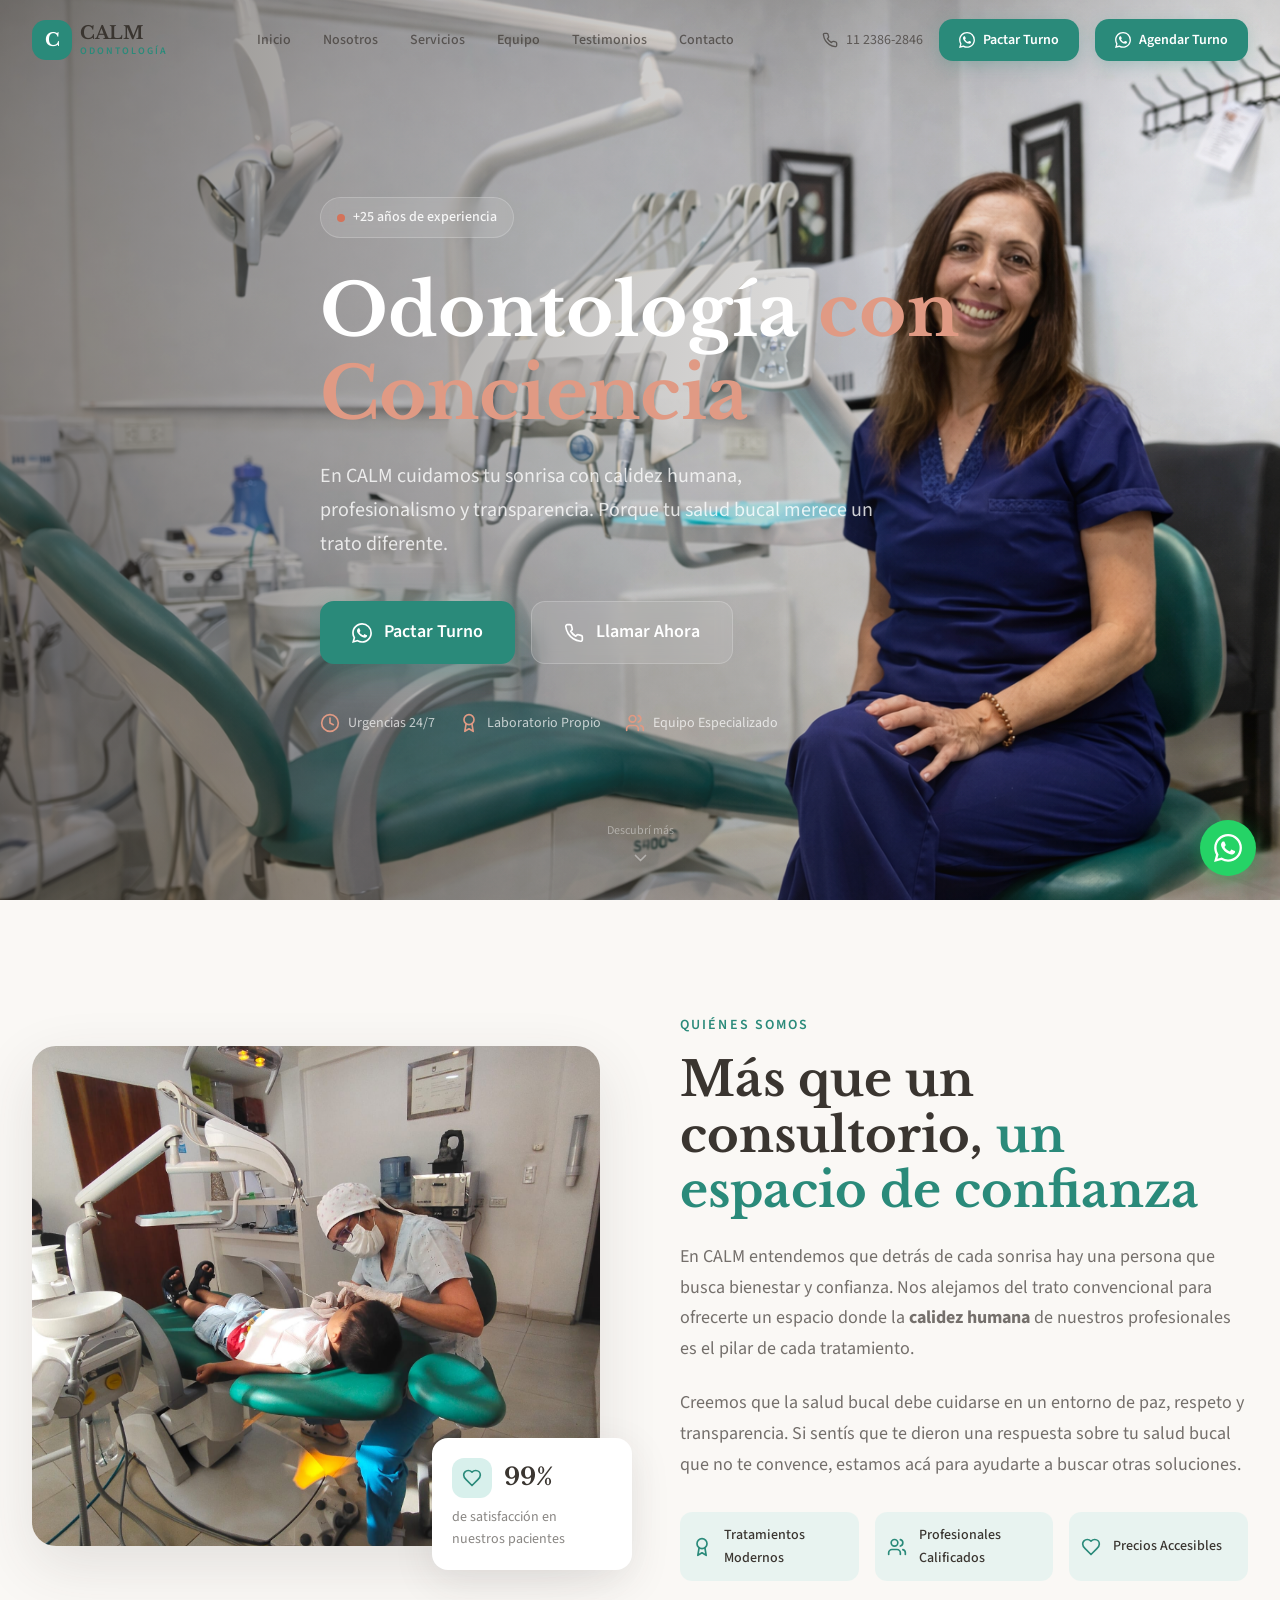
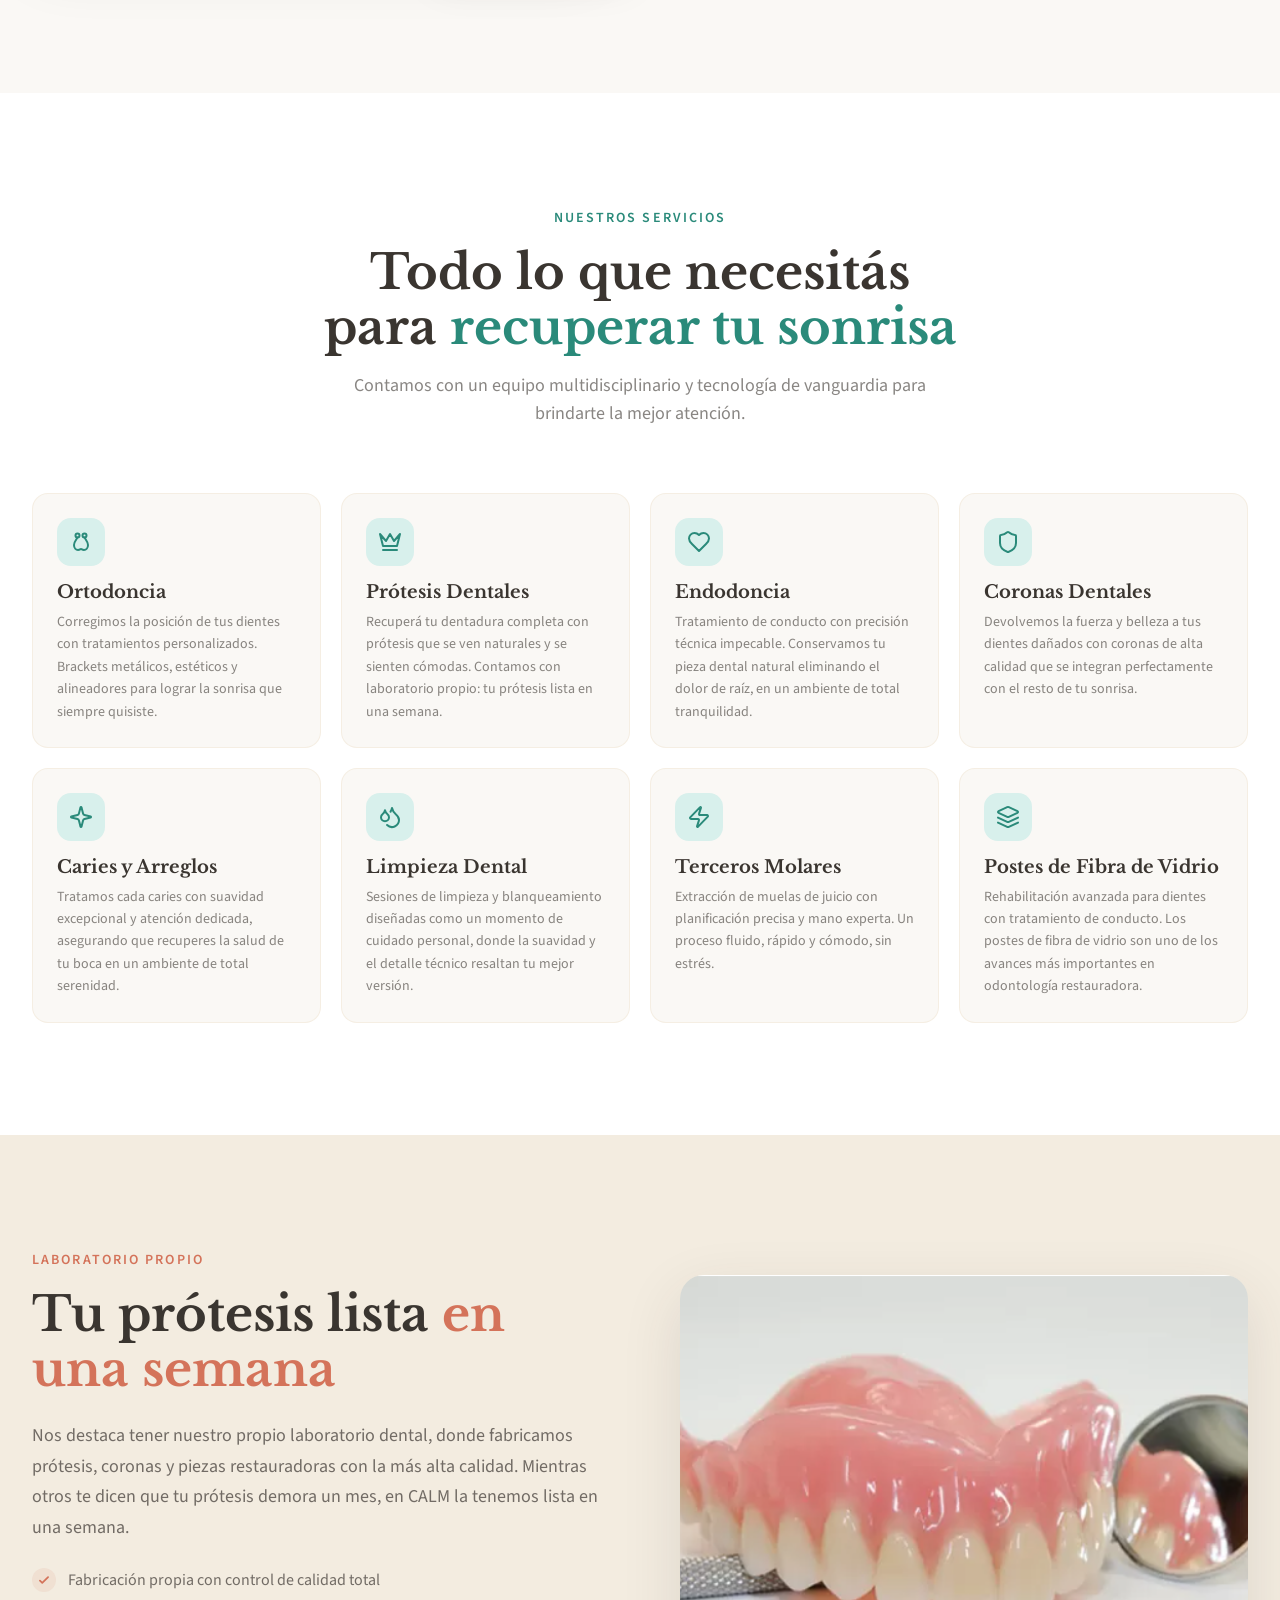
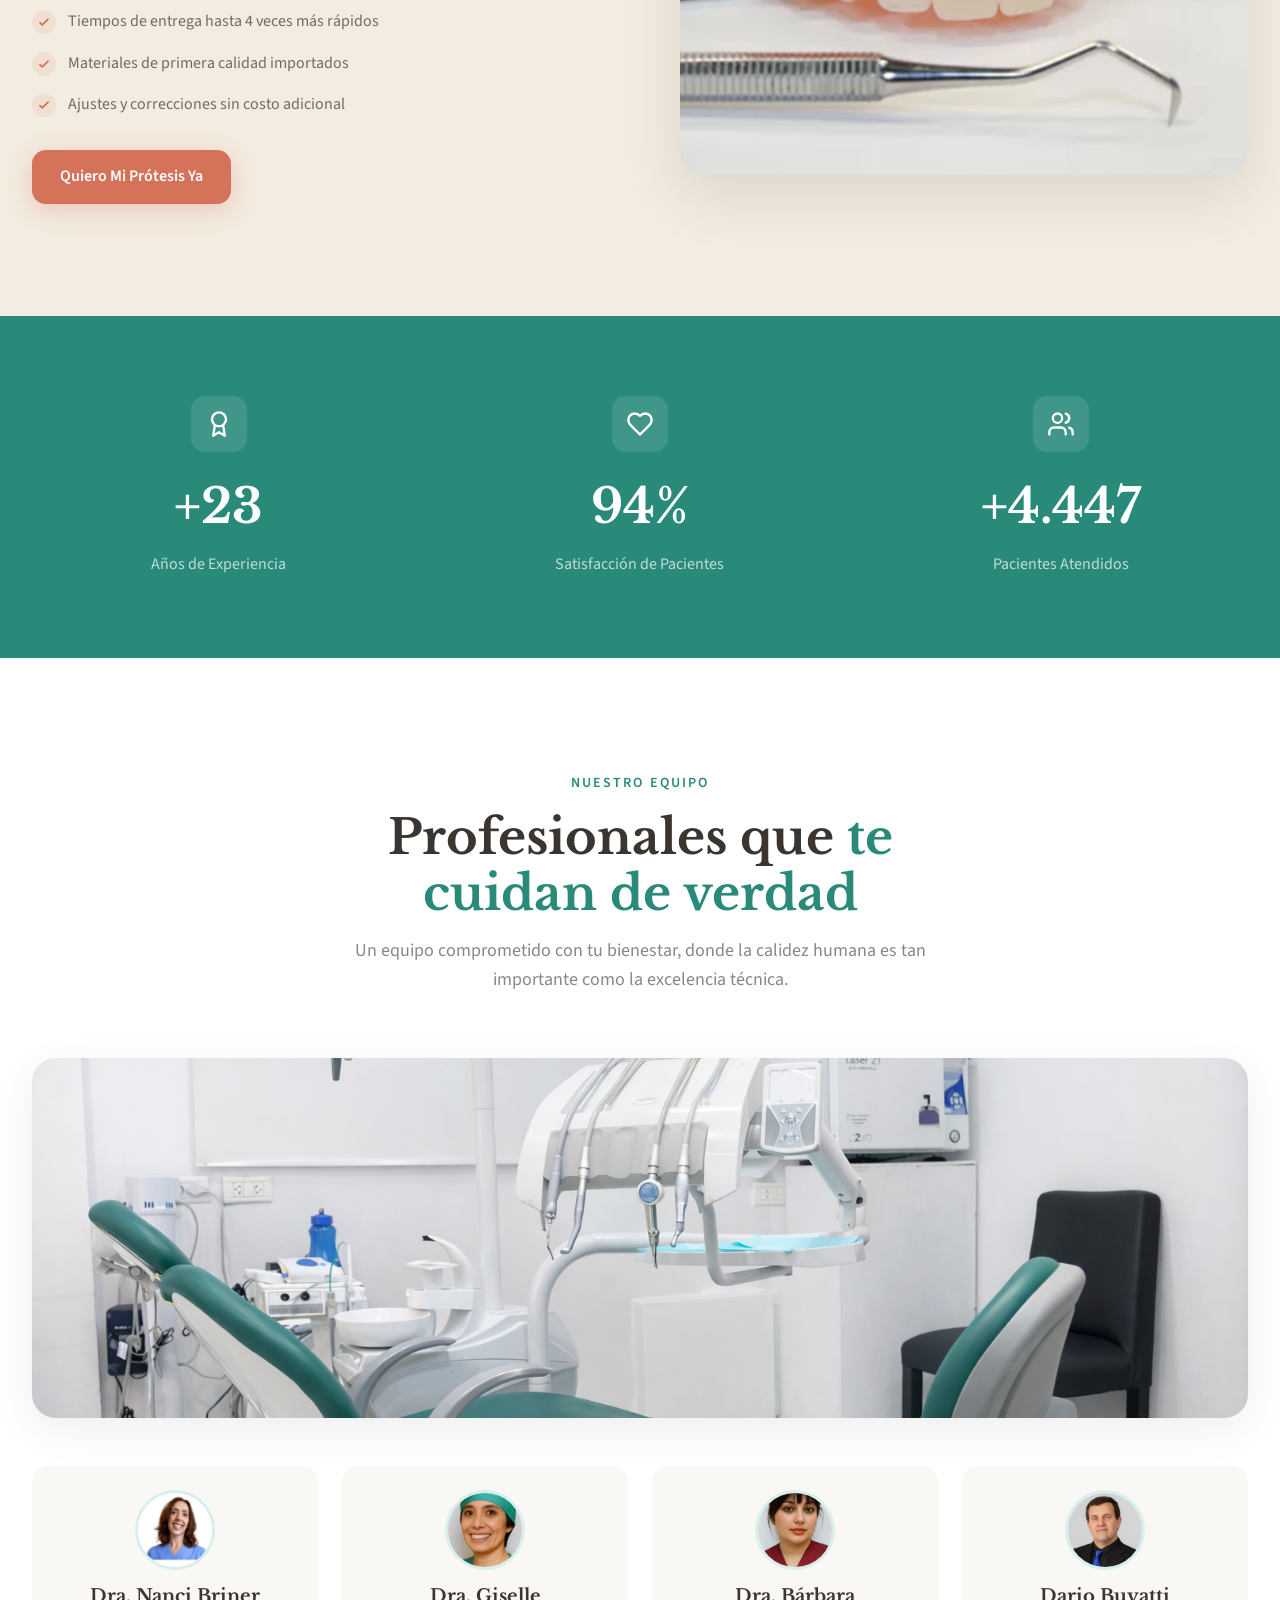
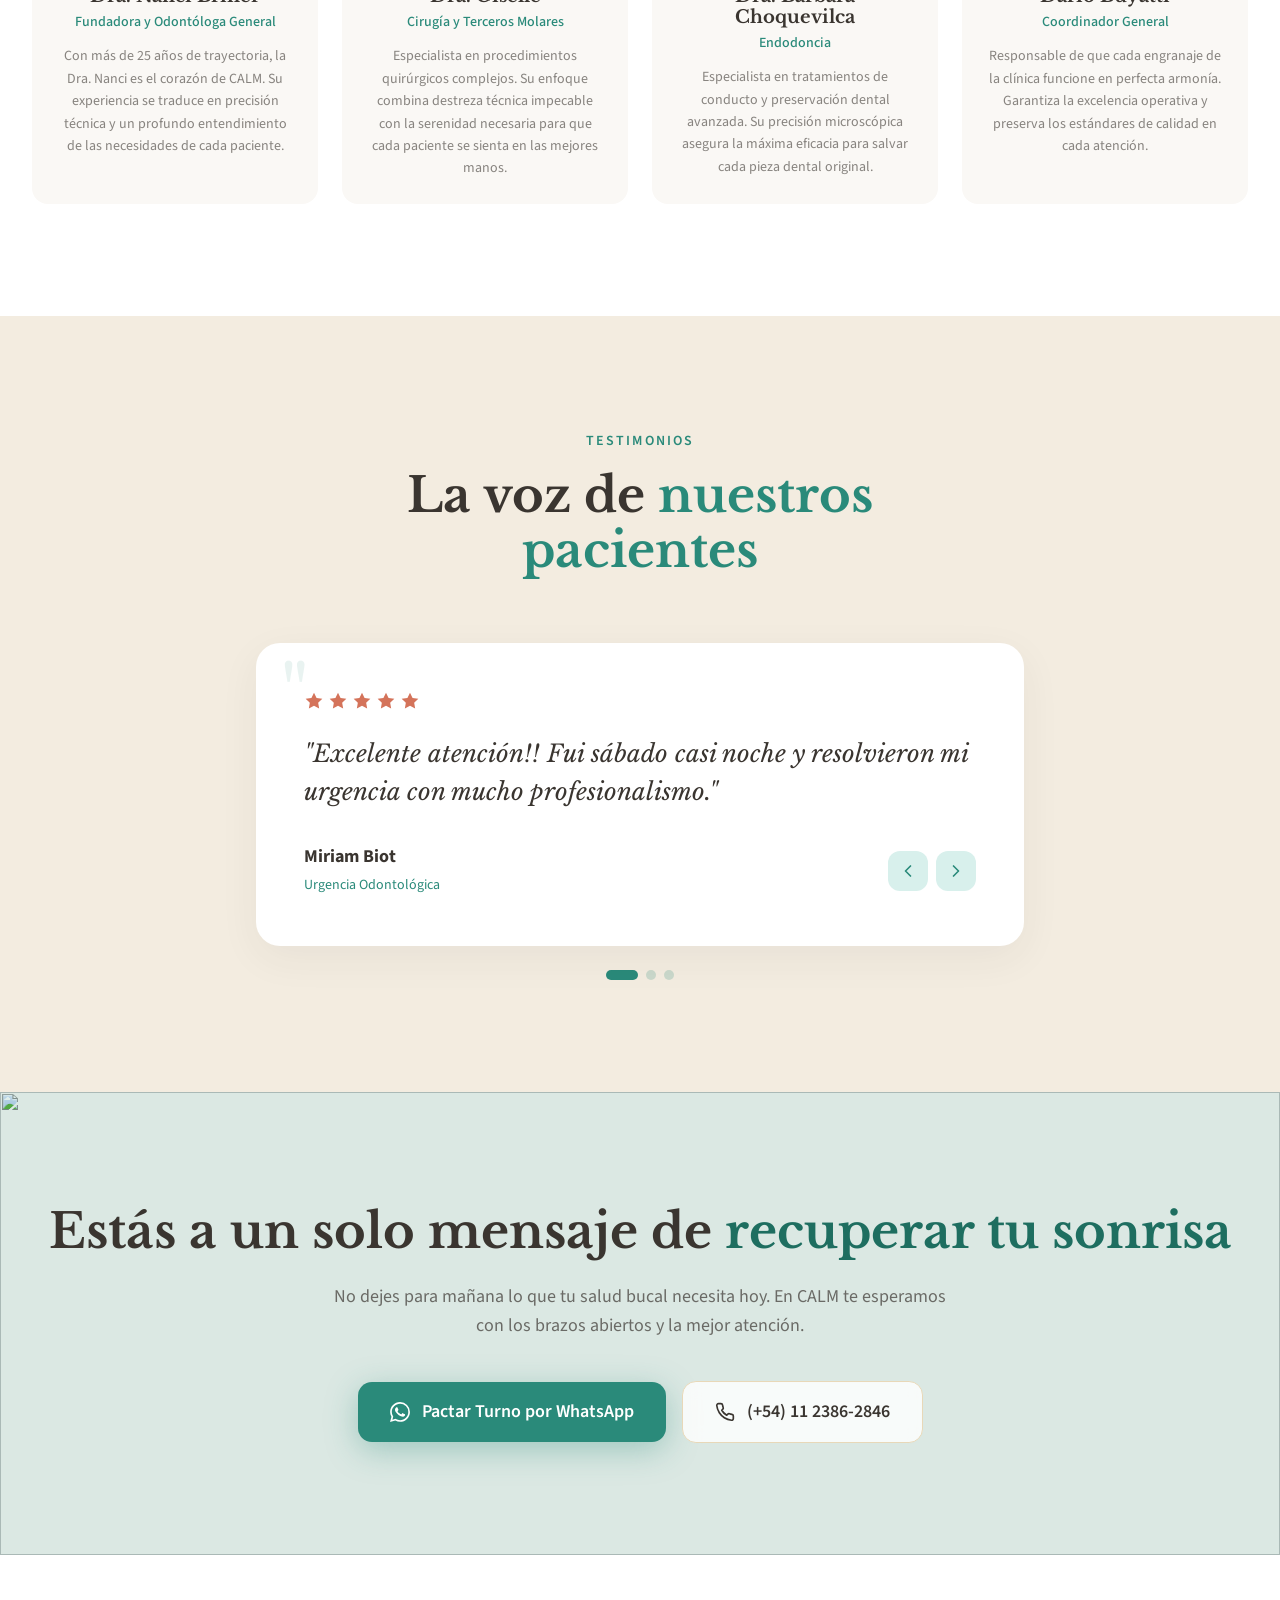
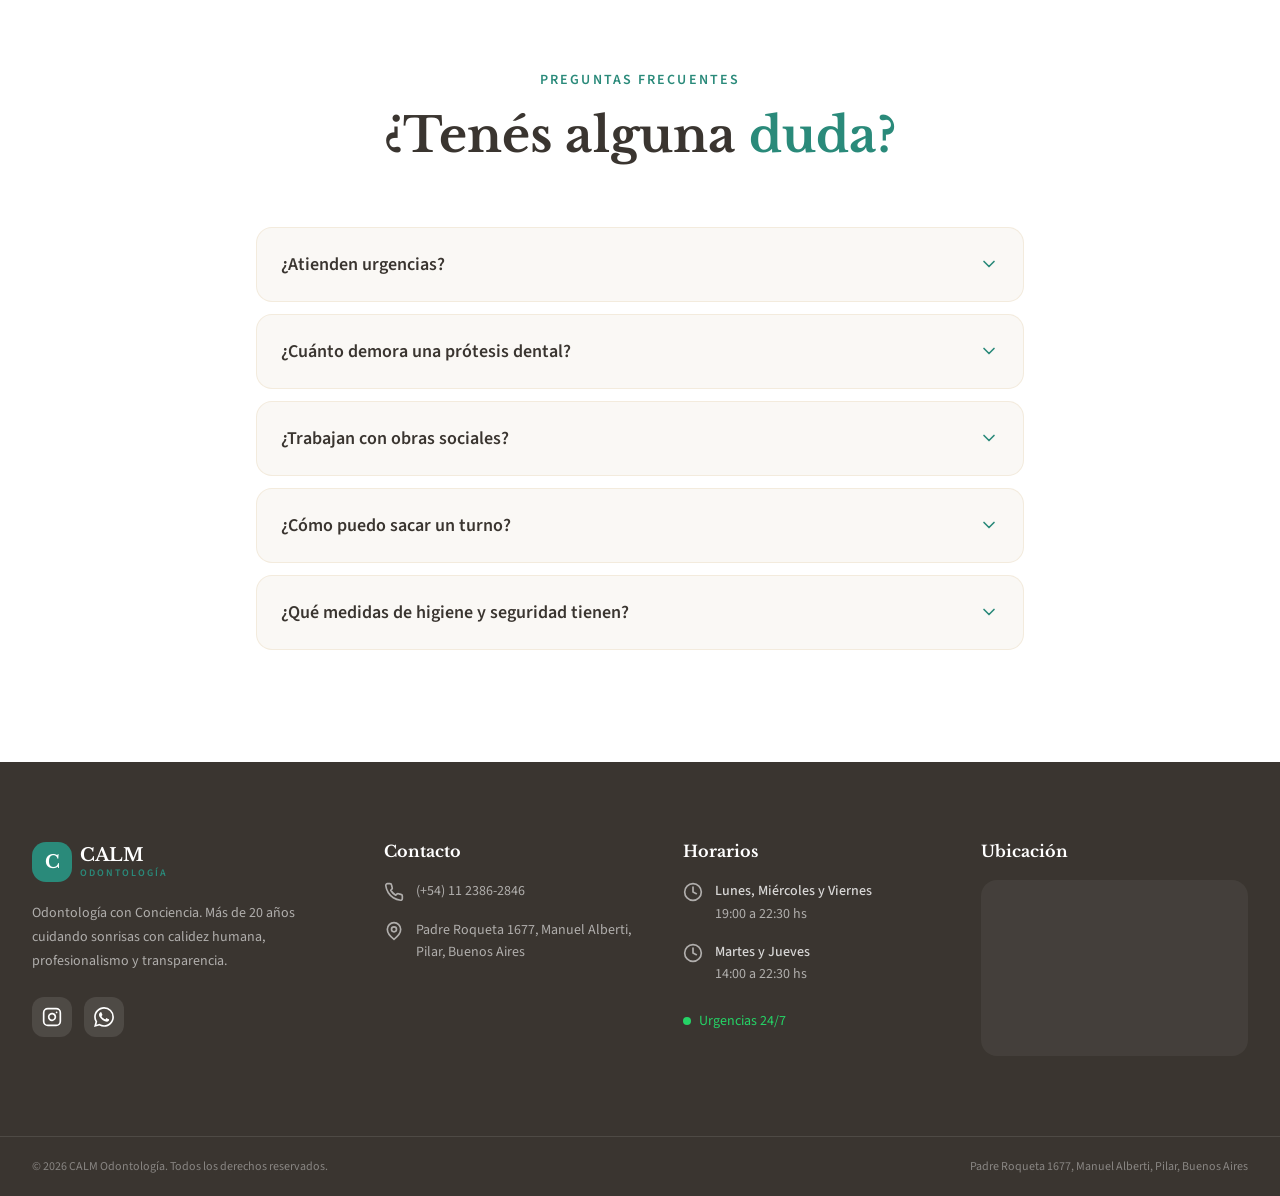
==== index.html @ 820e508a "Update index.html" ====
<!DOCTYPE html>
<html lang="es">
<head>
  <meta charset="UTF-8" />
  <meta name="viewport" content="width=device-width, initial-scale=1.0" />
  <title>CALM Odontología | Odontología con Conciencia | Pilar, Buenos Aires</title>
  <meta name="description" content="CALM Odontología - Centro odontológico con más de 20 años de experiencia en Manuel Alberti, Pilar. Prótesis dentales, ortodoncia, endodoncia, urgencias 24/7. Laboratorio dental propio." />
  <meta name="keywords" content="dentista pilar, odontólogo manuel alberti, prótesis dentales, ortodoncia, urgencias dentales, CALM odontología" />
  <meta property="og:title" content="CALM Odontología | Odontología con Conciencia" />
  <meta property="og:description" content="Centro odontológico con más de 20 años de experiencia. Prótesis, ortodoncia, endodoncia y urgencias 24/7." />
  <meta property="og:type" content="website" />
  <link rel="preconnect" href="https://fonts.googleapis.com" />
  <link rel="preconnect" href="https://fonts.gstatic.com" crossorigin />
  <link href="https://fonts.googleapis.com/css2?family=Libre+Baskerville:ital,wght@0,400;0,700;1,400&family=Source+Sans+3:ital,wght@0,300;0,400;0,500;0,600;0,700;1,400&display=swap" rel="stylesheet" />
  <link rel="stylesheet" href="styles.css" />
  <!-- Favicon -->
    <link rel="icon" type="image/x-icon" href="/imagenes/logo.png?height=32&width=32"
        class="img-fluid rounded-circle" />

</head>
<body>

<!-- ============================================
     NAVBAR
     ============================================ -->
<nav class="navbar" id="navbar">
  <div class="container">
    <a href="#inicio" class="nav-logo">
      <div class="nav-logo-icon">C</div>
      <div class="nav-logo-text">
        <strong>CALM</strong>
        <span>Odontología</span>
      </div>
    </a>

    <ul class="nav-links">
      <li><a href="#inicio">Inicio</a></li>
      <li><a href="#nosotros">Nosotros</a></li>
      <li><a href="#servicios">Servicios</a></li>
      <li><a href="#equipo">Equipo</a></li>
      <li><a href="#testimonios">Testimonios</a></li>
      <li><a href="#contacto">Contacto</a></li>
    </ul>

    <div class="nav-right">
      <a href="tel:+541123862846" class="nav-phone">
        <svg xmlns="http://www.w3.org/2000/svg" width="16" height="16" viewBox="0 0 24 24" fill="none" stroke="currentColor" stroke-width="2" stroke-linecap="round" stroke-linejoin="round"><path d="M22 16.92v3a2 2 0 0 1-2.18 2 19.79 19.79 0 0 1-8.63-3.07 19.5 19.5 0 0 1-6-6 19.79 19.79 0 0 1-3.07-8.67A2 2 0 0 1 4.11 2h3a2 2 0 0 1 2 1.72c.127.96.361 1.903.7 2.81a2 2 0 0 1-.45 2.11L8.09 9.91a16 16 0 0 0 6 6l1.27-1.27a2 2 0 0 1 2.11-.45c.907.339 1.85.573 2.81.7A2 2 0 0 1 22 16.92z"/></svg>
        <span>11 2386-2846</span>
      </a>
      <a href="https://wa.me/541123862846?text=Hola%2C%20quiero%20pactar%20un%20turno" target="_blank" rel="noopener noreferrer" class="btn-cta">
        <svg width="16" height="16" viewBox="0 0 24 24" fill="currentColor"><path d="M17.472 14.382c-.297-.149-1.758-.867-2.03-.967-.273-.099-.471-.148-.67.15-.197.297-.767.966-.94 1.164-.173.199-.347.223-.644.075-.297-.15-1.255-.463-2.39-1.475-.883-.788-1.48-1.761-1.653-2.059-.173-.297-.018-.458.13-.606.134-.133.298-.347.446-.52.149-.174.198-.298.298-.497.099-.198.05-.371-.025-.52-.075-.149-.669-1.612-.916-2.207-.242-.579-.487-.5-.669-.51-.173-.008-.371-.01-.57-.01-.198 0-.52.074-.792.372-.272.297-1.04 1.016-1.04 2.479 0 1.462 1.065 2.875 1.213 3.074.149.198 2.096 3.2 5.077 4.487.709.306 1.262.489 1.694.625.712.227 1.36.195 1.871.118.571-.085 1.758-.719 2.006-1.413.248-.694.248-1.289.173-1.413-.074-.124-.272-.198-.57-.347m-5.421 7.403h-.004a9.87 9.87 0 01-5.031-1.378l-.361-.214-3.741.982.998-3.648-.235-.374a9.86 9.86 0 01-1.51-5.26c.001-5.45 4.436-9.884 9.888-9.884 2.64 0 5.122 1.03 6.988 2.898a9.825 9.825 0 012.893 6.994c-.003 5.45-4.437 9.884-9.885 9.884m8.413-18.297A11.815 11.815 0 0012.05 0C5.495 0 .16 5.335.157 11.892c0 2.096.547 4.142 1.588 5.945L.057 24l6.305-1.654a11.882 11.882 0 005.683 1.448h.005c6.554 0 11.89-5.335 11.893-11.893a11.821 11.821 0 00-3.48-8.413z"/></svg>
        Pactar Turno
      </a>
      <a href="../turnos_index.html" target="_blank" rel="noopener noreferrer" class="btn-cta">
        <svg width="16" height="16" viewBox="0 0 24 24" fill="currentColor"><path d="M17.472 14.382c-.297-.149-1.758-.867-2.03-.967-.273-.099-.471-.148-.67.15-.197.297-.767.966-.94 1.164-.173.199-.347.223-.644.075-.297-.15-1.255-.463-2.39-1.475-.883-.788-1.48-1.761-1.653-2.059-.173-.297-.018-.458.13-.606.134-.133.298-.347.446-.52.149-.174.198-.298.298-.497.099-.198.05-.371-.025-.52-.075-.149-.669-1.612-.916-2.207-.242-.579-.487-.5-.669-.51-.173-.008-.371-.01-.57-.01-.198 0-.52.074-.792.372-.272.297-1.04 1.016-1.04 2.479 0 1.462 1.065 2.875 1.213 3.074.149.198 2.096 3.2 5.077 4.487.709.306 1.262.489 1.694.625.712.227 1.36.195 1.871.118.571-.085 1.758-.719 2.006-1.413.248-.694.248-1.289.173-1.413-.074-.124-.272-.198-.57-.347m-5.421 7.403h-.004a9.87 9.87 0 01-5.031-1.378l-.361-.214-3.741.982.998-3.648-.235-.374a9.86 9.86 0 01-1.51-5.26c.001-5.45 4.436-9.884 9.888-9.884 2.64 0 5.122 1.03 6.988 2.898a9.825 9.825 0 012.893 6.994c-.003 5.45-4.437 9.884-9.885 9.884m8.413-18.297A11.815 11.815 0 0012.05 0C5.495 0 .16 5.335.157 11.892c0 2.096.547 4.142 1.588 5.945L.057 24l6.305-1.654a11.882 11.882 0 005.683 1.448h.005c6.554 0 11.89-5.335 11.893-11.893a11.821 11.821 0 00-3.48-8.413z"/></svg>
        Agendar Turno
      </a>
    </div>

    <button class="nav-toggle" aria-label="Abrir menú">
      <svg id="nav-icon" xmlns="http://www.w3.org/2000/svg" width="24" height="24" viewBox="0 0 24 24" fill="none" stroke="currentColor" stroke-width="2" stroke-linecap="round" stroke-linejoin="round"><line x1="4" y1="12" x2="20" y2="12"></line><line x1="4" y1="6" x2="20" y2="6"></line><line x1="4" y1="18" x2="20" y2="18"></line></svg>
    </button>
  </div>

  <div class="mobile-menu">
    <a href="#inicio">Inicio</a>
    <a href="#nosotros">Nosotros</a>
    <a href="#servicios">Servicios</a>
    <a href="#equipo">Equipo</a>
    <a href="#testimonios">Testimonios</a>
    <a href="#contacto">Contacto</a>
    <div class="mobile-menu-cta">
      <a href="https://wa.me/541123862846?text=Hola%2C%20quiero%20pactar%20un%20turno" target="_blank" rel="noopener noreferrer" class="btn-cta">
        <svg width="20" height="20" viewBox="0 0 24 24" fill="currentColor"><path d="M17.472 14.382c-.297-.149-1.758-.867-2.03-.967-.273-.099-.471-.148-.67.15-.197.297-.767.966-.94 1.164-.173.199-.347.223-.644.075-.297-.15-1.255-.463-2.39-1.475-.883-.788-1.48-1.761-1.653-2.059-.173-.297-.018-.458.13-.606.134-.133.298-.347.446-.52.149-.174.198-.298.298-.497.099-.198.05-.371-.025-.52-.075-.149-.669-1.612-.916-2.207-.242-.579-.487-.5-.669-.51-.173-.008-.371-.01-.57-.01-.198 0-.52.074-.792.372-.272.297-1.04 1.016-1.04 2.479 0 1.462 1.065 2.875 1.213 3.074.149.198 2.096 3.2 5.077 4.487.709.306 1.262.489 1.694.625.712.227 1.36.195 1.871.118.571-.085 1.758-.719 2.006-1.413.248-.694.248-1.289.173-1.413-.074-.124-.272-.198-.57-.347m-5.421 7.403h-.004a9.87 9.87 0 01-5.031-1.378l-.361-.214-3.741.982.998-3.648-.235-.374a9.86 9.86 0 01-1.51-5.26c.001-5.45 4.436-9.884 9.888-9.884 2.64 0 5.122 1.03 6.988 2.898a9.825 9.825 0 012.893 6.994c-.003 5.45-4.437 9.884-9.885 9.884m8.413-18.297A11.815 11.815 0 0012.05 0C5.495 0 .16 5.335.157 11.892c0 2.096.547 4.142 1.588 5.945L.057 24l6.305-1.654a11.882 11.882 0 005.683 1.448h.005c6.554 0 11.89-5.335 11.893-11.893a11.821 11.821 0 00-3.48-8.413z"/></svg>
        Pactar Turno
      </a>
    </div>
  </div>
</nav>

<!-- ============================================
     HERO SECTION
     ============================================ -->
<section class="hero" id="inicio">
    <div class="hero-bg">
      <img src="../imagenes/consultorio 4 hd.png" alt="CALM Odontología consultorio" loading="eager" decoding="async"/>
      <div class="hero-overlay"></div>
    </div>

  <div class="container hero-content">
    <div class="hero-badge">
      <div class="hero-badge-dot"></div>
      <span>+25 años de experiencia</span>
    </div>

    <h1>Odontología<span class="accent" ><strong> con Conciencia</strong></span></h1>

    <p class="hero-desc">En CALM cuidamos tu sonrisa con calidez humana, profesionalismo y transparencia. Porque tu salud bucal merece un trato diferente.</p>

    <div class="hero-buttons">
      <a href="https://wa.me/541123862846?text=Hola%2C%20quiero%20pactar%20un%20turno" target="_blank" rel="noopener noreferrer" class="btn-hero-primary">
        <svg width="20" height="20" viewBox="0 0 24 24" fill="currentColor"><path d="M17.472 14.382c-.297-.149-1.758-.867-2.03-.967-.273-.099-.471-.148-.67.15-.197.297-.767.966-.94 1.164-.173.199-.347.223-.644.075-.297-.15-1.255-.463-2.39-1.475-.883-.788-1.48-1.761-1.653-2.059-.173-.297-.018-.458.13-.606.134-.133.298-.347.446-.52.149-.174.198-.298.298-.497.099-.198.05-.371-.025-.52-.075-.149-.669-1.612-.916-2.207-.242-.579-.487-.5-.669-.51-.173-.008-.371-.01-.57-.01-.198 0-.52.074-.792.372-.272.297-1.04 1.016-1.04 2.479 0 1.462 1.065 2.875 1.213 3.074.149.198 2.096 3.2 5.077 4.487.709.306 1.262.489 1.694.625.712.227 1.36.195 1.871.118.571-.085 1.758-.719 2.006-1.413.248-.694.248-1.289.173-1.413-.074-.124-.272-.198-.57-.347m-5.421 7.403h-.004a9.87 9.87 0 01-5.031-1.378l-.361-.214-3.741.982.998-3.648-.235-.374a9.86 9.86 0 01-1.51-5.26c.001-5.45 4.436-9.884 9.888-9.884 2.64 0 5.122 1.03 6.988 2.898a9.825 9.825 0 012.893 6.994c-.003 5.45-4.437 9.884-9.885 9.884m8.413-18.297A11.815 11.815 0 0012.05 0C5.495 0 .16 5.335.157 11.892c0 2.096.547 4.142 1.588 5.945L.057 24l6.305-1.654a11.882 11.882 0 005.683 1.448h.005c6.554 0 11.89-5.335 11.893-11.893a11.821 11.821 0 00-3.48-8.413z"/></svg>
        Pactar Turno
      </a>
      <a href="tel:+541123862846" class="btn-hero-secondary">
        <svg xmlns="http://www.w3.org/2000/svg" width="20" height="20" viewBox="0 0 24 24" fill="none" stroke="currentColor" stroke-width="2" stroke-linecap="round" stroke-linejoin="round"><path d="M22 16.92v3a2 2 0 0 1-2.18 2 19.79 19.79 0 0 1-8.63-3.07 19.5 19.5 0 0 1-6-6 19.79 19.79 0 0 1-3.07-8.67A2 2 0 0 1 4.11 2h3a2 2 0 0 1 2 1.72c.127.96.361 1.903.7 2.81a2 2 0 0 1-.45 2.11L8.09 9.91a16 16 0 0 0 6 6l1.27-1.27a2 2 0 0 1 2.11-.45c.907.339 1.85.573 2.81.7A2 2 0 0 1 22 16.92z"/></svg>
        Llamar Ahora
      </a>
    </div>

    <div class="hero-trust">
      <div class="hero-trust-item">
        <svg xmlns="http://www.w3.org/2000/svg" width="20" height="20" viewBox="0 0 24 24" fill="none" stroke="currentColor" stroke-width="2" stroke-linecap="round" stroke-linejoin="round"><circle cx="12" cy="12" r="10"/><polyline points="12 6 12 12 16 14"/></svg>
        <span>Urgencias 24/7</span>
      </div>
      <div class="hero-trust-item">
        <svg xmlns="http://www.w3.org/2000/svg" width="20" height="20" viewBox="0 0 24 24" fill="none" stroke="currentColor" stroke-width="2" stroke-linecap="round" stroke-linejoin="round"><circle cx="12" cy="8" r="6"/><path d="M15.477 12.89 17 22l-5-3-5 3 1.523-9.11"/></svg>
        <span>Laboratorio Propio</span>
      </div>
      <div class="hero-trust-item">
        <svg xmlns="http://www.w3.org/2000/svg" width="20" height="20" viewBox="0 0 24 24" fill="none" stroke="currentColor" stroke-width="2" stroke-linecap="round" stroke-linejoin="round"><path d="M16 21v-2a4 4 0 0 0-4-4H6a4 4 0 0 0-4 4v2"/><circle cx="9" cy="7" r="4"/><path d="M22 21v-2a4 4 0 0 0-3-3.87"/><path d="M16 3.13a4 4 0 0 1 0 7.75"/></svg>
        <span>Equipo Especializado</span>
      </div>
    </div>
  </div>

  <div class="hero-scroll">
    <span>Descubrí más</span>
    <svg xmlns="http://www.w3.org/2000/svg" width="20" height="20" viewBox="0 0 24 24" fill="none" stroke="currentColor" stroke-width="2" stroke-linecap="round" stroke-linejoin="round"><polyline points="6 9 12 15 18 9"/></svg>
  </div>
</section>

<!-- ============================================
     ABOUT SECTION
     ============================================ -->
<section class="about" id="nosotros">
  <div class="container">
    <div class="about-grid animate-on-scroll">
      <div class="about-image-wrap">
        <img src="../imagenes/paciente 1.jpeg?x-oss-process=image/resize,w_1920,h_1920/format,webp/quality,q_80&Expires=1798761600&Policy=[base64]~eC1vc3MtcHJvY2Vzcz1pbWFnZS9yZXNpemUsd18xOTIwLGhfMTkyMC9mb3JtYXQsd2VicC9xdWFsaXR5LHFfODAiLCJDb25kaXRpb24iOnsiRGF0ZUxlc3NUaGFuIjp7IkFXUzpFcG9jaFRpbWUiOjE3OTg3NjE2MDB9fX1dfQ__&Key-Pair-Id=K2HSFNDJXOU9YS&Signature=hG-LqLJA2crxMVYj-ULCchGFg2jbO1dsdRHxgawi1FL-Mr0Z46jX~y-kP8ArsKnYd9eNpAKpXqc6RSQM2MI8-yj7si3WnERqVzDauPVUKvZ2KjGfdXPBABmCJvs3jXE3AkfTKTyHl6Cgi9Hr7qE8y5BbmPgUmS7b98PNCU2aLCkuPzpPUqm4untkrKOfbyVXQJtTAZ6aQN0afbUCv6fz~x0dZvljeusHb6~e-mHo1s-Bu6HvRxqDrhS1nDreqg1QniiFu4lL3RWoP9StsVeiHLjL0rNLhkY1hNeQgy~2fz2do-rX6ffXUObG5wltGOfqp6A9C4aeD37UwUt3FGbzcg__" alt="Sonrisa saludable" />
        <div class="about-float-card">
          <div class="about-float-card-top">
            <div class="about-float-icon">
              <svg xmlns="http://www.w3.org/2000/svg" width="20" height="20" viewBox="0 0 24 24" fill="none" stroke="currentColor" stroke-width="2" stroke-linecap="round" stroke-linejoin="round"><path d="M19 14c1.49-1.46 3-3.21 3-5.5A5.5 5.5 0 0 0 16.5 3c-1.76 0-3 .5-4.5 2-1.5-1.5-2.74-2-4.5-2A5.5 5.5 0 0 0 2 8.5c0 2.3 1.5 4.05 3 5.5l7 7Z"/></svg>
            </div>
            <strong>99%</strong>
          </div>
          <p>de satisfacción en nuestros pacientes</p>
        </div>
      </div>

      <div class="about-content">
        <span class="section-label">Quiénes Somos</span>
        <h2>Más que un consultorio, <span class="accent">un espacio de confianza</span></h2>
        <p>En CALM entendemos que detrás de cada sonrisa hay una persona que busca bienestar y confianza. Nos alejamos del trato convencional para ofrecerte un espacio donde la <strong>calidez humana</strong> de nuestros profesionales es el pilar de cada tratamiento.</p>
        <p>Creemos que la salud bucal debe cuidarse en un entorno de paz, respeto y transparencia. Si sentís que te dieron una respuesta sobre tu salud bucal que no te convence, estamos acá para ayudarte a buscar otras soluciones.</p>

        <div class="about-features">
          <div class="about-feature">
            <svg xmlns="http://www.w3.org/2000/svg" width="20" height="20" viewBox="0 0 24 24" fill="none" stroke="currentColor" stroke-width="2" stroke-linecap="round" stroke-linejoin="round"><circle cx="12" cy="8" r="6"/><path d="M15.477 12.89 17 22l-5-3-5 3 1.523-9.11"/></svg>
            <span>Tratamientos Modernos</span>
          </div>
          <div class="about-feature">
            <svg xmlns="http://www.w3.org/2000/svg" width="20" height="20" viewBox="0 0 24 24" fill="none" stroke="currentColor" stroke-width="2" stroke-linecap="round" stroke-linejoin="round"><path d="M16 21v-2a4 4 0 0 0-4-4H6a4 4 0 0 0-4 4v2"/><circle cx="9" cy="7" r="4"/><path d="M22 21v-2a4 4 0 0 0-3-3.87"/><path d="M16 3.13a4 4 0 0 1 0 7.75"/></svg>
            <span>Profesionales Calificados</span>
          </div>
          <div class="about-feature">
            <svg xmlns="http://www.w3.org/2000/svg" width="20" height="20" viewBox="0 0 24 24" fill="none" stroke="currentColor" stroke-width="2" stroke-linecap="round" stroke-linejoin="round"><path d="M19 14c1.49-1.46 3-3.21 3-5.5A5.5 5.5 0 0 0 16.5 3c-1.76 0-3 .5-4.5 2-1.5-1.5-2.74-2-4.5-2A5.5 5.5 0 0 0 2 8.5c0 2.3 1.5 4.05 3 5.5l7 7Z"/></svg>
            <span>Precios Accesibles</span>
          </div>
        </div>
      </div>
    </div>
  </div>
</section>

<!-- ============================================
     SERVICES SECTION
     ============================================ -->
<section class="services" id="servicios">
  <div class="container">
    <div class="section-header animate-on-scroll">
      <span class="section-label">Nuestros Servicios</span>
      <h2>Todo lo que necesitás para <span class="accent">recuperar tu sonrisa</span></h2>
      <p>Contamos con un equipo multidisciplinario y tecnología de vanguardia para brindarte la mejor atención.</p>
    </div>

    <div class="services-grid stagger-children">
      <!-- Ortodoncia -->
      <div class="service-card stagger-item animate-on-scroll">
        <div class="service-icon">
          <svg xmlns="http://www.w3.org/2000/svg" width="24" height="24" viewBox="0 0 24 24" fill="none" stroke="currentColor" stroke-width="2" stroke-linecap="round" stroke-linejoin="round"><path d="M15.5 3.5a2 2 0 0 1 0 4 2 2 0 0 1 0-4zM8.5 3.5a2 2 0 0 1 0 4 2 2 0 0 1 0-4z"/><path d="M15.5 7.5C17 10 19 12 19 15c0 3-2 5-4 5s-2-1-3-1-1 1-3 1-4-2-4-5c0-3 2-5 3.5-7.5"/></svg>
        </div>
        <h3>Ortodoncia</h3>
        <p>Corregimos la posición de tus dientes con tratamientos personalizados. Brackets metálicos, estéticos y alineadores para lograr la sonrisa que siempre quisiste.</p>
      </div>
      <!-- Prótesis Dentales -->
      <div class="service-card stagger-item animate-on-scroll">
        <div class="service-icon">
          <svg xmlns="http://www.w3.org/2000/svg" width="24" height="24" viewBox="0 0 24 24" fill="none" stroke="currentColor" stroke-width="2" stroke-linecap="round" stroke-linejoin="round"><path d="m2 4 3 12h14l3-12-6 7-4-7-4 7-6-7zm3 16h14"/></svg>
        </div>
        <h3>Prótesis Dentales</h3>
        <p>Recuperá tu dentadura completa con prótesis que se ven naturales y se sienten cómodas. Contamos con laboratorio propio: tu prótesis lista en una semana.</p>
      </div>
      <!-- Endodoncia -->
      <div class="service-card stagger-item animate-on-scroll">
        <div class="service-icon">
          <svg xmlns="http://www.w3.org/2000/svg" width="24" height="24" viewBox="0 0 24 24" fill="none" stroke="currentColor" stroke-width="2" stroke-linecap="round" stroke-linejoin="round"><path d="M19 14c1.49-1.46 3-3.21 3-5.5A5.5 5.5 0 0 0 16.5 3c-1.76 0-3 .5-4.5 2-1.5-1.5-2.74-2-4.5-2A5.5 5.5 0 0 0 2 8.5c0 2.3 1.5 4.05 3 5.5l7 7Z"/></svg>
        </div>
        <h3>Endodoncia</h3>
        <p>Tratamiento de conducto con precisión técnica impecable. Conservamos tu pieza dental natural eliminando el dolor de raíz, en un ambiente de total tranquilidad.</p>
      </div>
      <!-- Coronas Dentales -->
      <div class="service-card stagger-item animate-on-scroll">
        <div class="service-icon">
          <svg xmlns="http://www.w3.org/2000/svg" width="24" height="24" viewBox="0 0 24 24" fill="none" stroke="currentColor" stroke-width="2" stroke-linecap="round" stroke-linejoin="round"><path d="M20 13c0 5-3.5 7.5-7.66 8.95a1 1 0 0 1-.67-.01C7.5 20.5 4 18 4 13V6a1 1 0 0 1 1-1c2 0 4.5-1.2 6.24-2.72a1.17 1.17 0 0 1 1.52 0C14.51 3.81 17 5 19 5a1 1 0 0 1 1 1z"/></svg>
        </div>
        <h3>Coronas Dentales</h3>
        <p>Devolvemos la fuerza y belleza a tus dientes dañados con coronas de alta calidad que se integran perfectamente con el resto de tu sonrisa.</p>
      </div>
      <!-- Caries y Arreglos -->
      <div class="service-card stagger-item animate-on-scroll">
        <div class="service-icon">
          <svg xmlns="http://www.w3.org/2000/svg" width="24" height="24" viewBox="0 0 24 24" fill="none" stroke="currentColor" stroke-width="2" stroke-linecap="round" stroke-linejoin="round"><path d="M9.937 15.5A2 2 0 0 0 8.5 14.063l-6.135-1.582a.5.5 0 0 1 0-.962L8.5 9.936A2 2 0 0 0 9.937 8.5l1.582-6.135a.5.5 0 0 1 .963 0L14.063 8.5A2 2 0 0 0 15.5 9.937l6.135 1.581a.5.5 0 0 1 0 .964L15.5 14.063a2 2 0 0 0-1.437 1.437l-1.582 6.135a.5.5 0 0 1-.963 0z"/></svg>
        </div>
        <h3>Caries y Arreglos</h3>
        <p>Tratamos cada caries con suavidad excepcional y atención dedicada, asegurando que recuperes la salud de tu boca en un ambiente de total serenidad.</p>
      </div>
      <!-- Limpieza Dental -->
      <div class="service-card stagger-item animate-on-scroll">
        <div class="service-icon">
          <svg xmlns="http://www.w3.org/2000/svg" width="24" height="24" viewBox="0 0 24 24" fill="none" stroke="currentColor" stroke-width="2" stroke-linecap="round" stroke-linejoin="round"><path d="M7 16.3c2.2 0 4-1.83 4-4.05 0-1.16-.57-2.26-1.71-3.19S7.29 6.75 7 5.3c-.29 1.45-1.14 2.84-2.29 3.76S3 11.1 3 12.25c0 2.22 1.8 4.05 4 4.05z"/><path d="M12.56 6.6A10.97 10.97 0 0 0 14 3.02c.5 2.5 2 4.9 4 6.5s3 3.5 3 5.5a6.98 6.98 0 0 1-11.91 4.97"/></svg>
        </div>
        <h3>Limpieza Dental</h3>
        <p>Sesiones de limpieza y blanqueamiento diseñadas como un momento de cuidado personal, donde la suavidad y el detalle técnico resaltan tu mejor versión.</p>
      </div>
      <!-- Terceros Molares -->
      <div class="service-card stagger-item animate-on-scroll">
        <div class="service-icon">
          <svg xmlns="http://www.w3.org/2000/svg" width="24" height="24" viewBox="0 0 24 24" fill="none" stroke="currentColor" stroke-width="2" stroke-linecap="round" stroke-linejoin="round"><path d="M4 14a1 1 0 0 1-.78-1.63l9.9-10.2a.5.5 0 0 1 .86.46l-1.92 6.02A1 1 0 0 0 13 10h7a1 1 0 0 1 .78 1.63l-9.9 10.2a.5.5 0 0 1-.86-.46l1.92-6.02A1 1 0 0 0 11 14z"/></svg>
        </div>
        <h3>Terceros Molares</h3>
        <p>Extracción de muelas de juicio con planificación precisa y mano experta. Un proceso fluido, rápido y cómodo, sin estrés.</p>
      </div>
      <!-- Postes de Fibra de Vidrio -->
      <div class="service-card stagger-item animate-on-scroll">
        <div class="service-icon">
          <svg xmlns="http://www.w3.org/2000/svg" width="24" height="24" viewBox="0 0 24 24" fill="none" stroke="currentColor" stroke-width="2" stroke-linecap="round" stroke-linejoin="round"><path d="m12.83 2.18a2 2 0 0 0-1.66 0L2.6 6.08a1 1 0 0 0 0 1.83l8.58 3.91a2 2 0 0 0 1.66 0l8.58-3.9a1 1 0 0 0 0-1.83Z"/><path d="m22 17.65-9.17 4.16a2 2 0 0 1-1.66 0L2 17.65"/><path d="m22 12.65-9.17 4.16a2 2 0 0 1-1.66 0L2 12.65"/></svg>
        </div>
        <h3>Postes de Fibra de Vidrio</h3>
        <p>Rehabilitación avanzada para dientes con tratamiento de conducto. Los postes de fibra de vidrio son uno de los avances más importantes en odontología restauradora.</p>
      </div>
    </div>
  </div>
</section>

<!-- ============================================
     LAB SECTION
     ============================================ -->
<section class="lab">
  <div class="container">
    <div class="lab-grid animate-on-scroll">
      <div class="lab-content">
        <span class="section-label coral">Laboratorio Propio</span>
        <h2>Tu prótesis lista <span class="accent" style="color:var(--coral)">en una semana</span></h2>
        <p>Nos destaca tener nuestro propio laboratorio dental, donde fabricamos prótesis, coronas y piezas restauradoras con la más alta calidad. Mientras otros te dicen que tu prótesis demora un mes, en CALM la tenemos lista en una semana.</p>
        <div class="lab-list">
          <div class="lab-list-item">
            <div class="lab-check"><svg fill="none" viewBox="0 0 24 24" stroke="currentColor" stroke-width="3"><path stroke-linecap="round" stroke-linejoin="round" d="M5 13l4 4L19 7"/></svg></div>
            <span>Fabricación propia con control de calidad total</span>
          </div>
          <div class="lab-list-item">
            <div class="lab-check"><svg fill="none" viewBox="0 0 24 24" stroke="currentColor" stroke-width="3"><path stroke-linecap="round" stroke-linejoin="round" d="M5 13l4 4L19 7"/></svg></div>
            <span>Tiempos de entrega hasta 4 veces más rápidos</span>
          </div>
          <div class="lab-list-item">
            <div class="lab-check"><svg fill="none" viewBox="0 0 24 24" stroke="currentColor" stroke-width="3"><path stroke-linecap="round" stroke-linejoin="round" d="M5 13l4 4L19 7"/></svg></div>
            <span>Materiales de primera calidad importados</span>
          </div>
          <div class="lab-list-item">
            <div class="lab-check"><svg fill="none" viewBox="0 0 24 24" stroke="currentColor" stroke-width="3"><path stroke-linecap="round" stroke-linejoin="round" d="M5 13l4 4L19 7"/></svg></div>
            <span>Ajustes y correcciones sin costo adicional</span>
          </div>
        </div>
        <a href="https://wa.me/541123862846?text=Hola%2C%20quiero%20consultar%20por%20pr%C3%B3tesis" target="_blank" rel="noopener noreferrer" class="btn-coral">Quiero Mi Prótesis Ya</a>
      </div>
      <div class="lab-image">
        <img src="../imagenes/protesis 6 hd.png?x-oss-process=image/resize,w_1920,h_1920/format,webp/quality,q_80&Expires=1798761600&Policy=[base64]&Key-Pair-Id=K2HSFNDJXOU9YS&Signature=dLPZsOB8nzDWMuk4Wg5C8h-KaD2biXMVh1v8fpgGrLRGtLxJpVu8hYBMxfG~sB3lO48RYATtTzPSsv-T4UyUtmwzMuG4frFVI81ERuKL-RP4zyG2NL629LT06bkyqhHXUxX09argG6NSdXmoCccTpw4fB2iBLjiyL~yg7Jepmj4USNOiPwUSbwm9xTgiXJery2y2kuskjigxlNjKdtGIVefVelWegtGD~6LGVZxxTPLe62u9Cwyb17sroutt1WJXkM8fLVyuUV74eGCuGN0ZHKko9xn3FVp5qEtJd14h4orx8QzLTE~HL~40NsF7QX0Gpv32-sHctFE7FPmkfssUGA__" alt="Laboratorio dental CALM" />
      </div>
    </div>
  </div>
</section>

<!-- ============================================
     STATS SECTION
     ============================================ -->
<section class="stats">
  <div class="container">
    <div class="stats-grid">
      <div class="stat-item animate-on-scroll">
        <div class="stat-icon">
          <svg xmlns="http://www.w3.org/2000/svg" width="28" height="28" viewBox="0 0 24 24" fill="none" stroke="currentColor" stroke-width="2" stroke-linecap="round" stroke-linejoin="round"><circle cx="12" cy="8" r="6"/><path d="M15.477 12.89 17 22l-5-3-5 3 1.523-9.11"/></svg>
        </div>
        <div class="stat-value counter" data-end="25" data-prefix="+" data-duration="2000">+0</div>
        <div class="stat-label">Años de Experiencia</div>
      </div>
      <div class="stat-item animate-on-scroll">
        <div class="stat-icon">
          <svg xmlns="http://www.w3.org/2000/svg" width="28" height="28" viewBox="0 0 24 24" fill="none" stroke="currentColor" stroke-width="2" stroke-linecap="round" stroke-linejoin="round"><path d="M19 14c1.49-1.46 3-3.21 3-5.5A5.5 5.5 0 0 0 16.5 3c-1.76 0-3 .5-4.5 2-1.5-1.5-2.74-2-4.5-2A5.5 5.5 0 0 0 2 8.5c0 2.3 1.5 4.05 3 5.5l7 7Z"/></svg>
        </div>
        <div class="stat-value counter" data-end="99" data-suffix="%" data-duration="2000">0%</div>
        <div class="stat-label">Satisfacción de Pacientes</div>
      </div>
      <div class="stat-item animate-on-scroll">
        <div class="stat-icon">
          <svg xmlns="http://www.w3.org/2000/svg" width="28" height="28" viewBox="0 0 24 24" fill="none" stroke="currentColor" stroke-width="2" stroke-linecap="round" stroke-linejoin="round"><path d="M16 21v-2a4 4 0 0 0-4-4H6a4 4 0 0 0-4 4v2"/><circle cx="9" cy="7" r="4"/><path d="M22 21v-2a4 4 0 0 0-3-3.87"/><path d="M16 3.13a4 4 0 0 1 0 7.75"/></svg>
        </div>
        <div class="stat-value counter" data-end="5000" data-prefix="+" data-duration="2500">+0</div>
        <div class="stat-label">Pacientes Atendidos</div>
      </div>
    </div>
  </div>
</section>

<!-- ============================================
     TEAM SECTION
     ============================================ -->
<section class="team" id="equipo">
  <div class="container">
    <div class="section-header animate-on-scroll">
      <span class="section-label">Nuestro Equipo</span>
      <h2>Profesionales que <span class="accent">te cuidan de verdad</span></h2>
      <p>Un equipo comprometido con tu bienestar, donde la calidez humana es tan importante como la excelencia técnica.</p>
    </div>

    <div class="team-banner animate-on-scroll">
      <img src="../imagenes/consultorio hd .png?x-oss-process=image/resize,w_1920,h_1920/format,webp/quality,q_80&Expires=1798761600&Policy=[base64]&Key-Pair-Id=K2HSFNDJXOU9YS&Signature=bLtZojLdXpGpsU7pi1dDxzO6vtOVniSjpNDh9IhlUJW510K6fZeV5gr0mAQ7pN31~ZeqzoNwSMTrGiazj9UrbwLrIepaGg9bmsNvmhA-1OCjWgQyAZkd5G~avqv~ZBKj4W-jX1eoE~iHxRO72JoltcrOhwOKuwEv8PW2Y10BtFEdQsdIxUD1XOuRyk-JyTiskcaVhXGBgVl3EQjaI~Zg5AjbsckpN4CBEkZlwH0oE6TeAO77Y4FSTpPvzRRp8MybiPMYu1Vq1cP5YIELfN6hktPH~YbnwWlTvBDHZuLi0joOJZ9mbSI0E9ldk1esH8sLBLicLaAZb~tLk42hv6QvUQ__" alt="Equipo CALM Odontología" />
    </div>

    <div class="team-grid stagger-children">
      <div class="team-card stagger-item animate-on-scroll">
        <div class="team-avatar"><img src="../imagenes/Nanci con ambo.jpeg?w=400&h=400&fit=crop&crop=face" alt="Dra. Nanci Briner" /></div>
        <h3>Dra. Nanci Briner</h3>
        <p class="role">Fundadora y Odontóloga General</p>
        <p class="desc">Con más de 25 años de trayectoria, la Dra. Nanci es el corazón de CALM. Su experiencia se traduce en precisión técnica y un profundo entendimiento de las necesidades de cada paciente.</p>
      </div>
      <div class="team-card stagger-item animate-on-scroll">
        <div class="team-avatar"><img src="../imagenes/foto Giselle.jpeg?w=400&h=400&fit=crop&crop=face" alt="Dra. Giselle" /></div>
        <h3>Dra. Giselle</h3>
        <p class="role">Cirugía y Terceros Molares</p>
        <p class="desc">Especialista en procedimientos quirúrgicos complejos. Su enfoque combina destreza técnica impecable con la serenidad necesaria para que cada paciente se sienta en las mejores manos.</p>
      </div>
      <div class="team-card stagger-item animate-on-scroll">
        <div class="team-avatar"><img src="../imagenes/foto Barby.jpeg?w=400&h=400&fit=crop&crop=face" alt="Dra. Bárbara Choquevilca" /></div>
        <h3>Dra. Bárbara Choquevilca</h3>
        <p class="role">Endodoncia</p>
        <p class="desc">Especialista en tratamientos de conducto y preservación dental avanzada. Su precisión microscópica asegura la máxima eficacia para salvar cada pieza dental original.</p>
      </div>
      <div class="team-card stagger-item animate-on-scroll">
        <div class="team-avatar"><img src="../imagenes/foto Dario.jpeg?w=400&h=400&fit=crop&crop=face" alt="Dario Buyatti" /></div>
        <h3>Dario Buyatti</h3>
        <p class="role">Coordinador General</p>
        <p class="desc">Responsable de que cada engranaje de la clínica funcione en perfecta armonía. Garantiza la excelencia operativa y preserva los estándares de calidad en cada atención.</p>
      </div>
    </div>
  </div>
</section>

<!-- ============================================
     TESTIMONIALS SECTION
     ============================================ -->
<section class="testimonials" id="testimonios">
  <div class="container">
    <div class="section-header animate-on-scroll">
      <span class="section-label">Testimonios</span>
      <h2>La voz de <span class="accent">nuestros pacientes</span></h2>
    </div>

    <div class="testimonial-card animate-on-scroll">
      <div class="testimonial-quote">"</div>
      <div class="testimonial-stars">
        <svg xmlns="http://www.w3.org/2000/svg" width="20" height="20" viewBox="0 0 24 24" fill="currentColor"><polygon points="12 2 15.09 8.26 22 9.27 17 14.14 18.18 21.02 12 17.77 5.82 21.02 7 14.14 2 9.27 8.91 8.26 12 2"/></svg>
        <svg xmlns="http://www.w3.org/2000/svg" width="20" height="20" viewBox="0 0 24 24" fill="currentColor"><polygon points="12 2 15.09 8.26 22 9.27 17 14.14 18.18 21.02 12 17.77 5.82 21.02 7 14.14 2 9.27 8.91 8.26 12 2"/></svg>
        <svg xmlns="http://www.w3.org/2000/svg" width="20" height="20" viewBox="0 0 24 24" fill="currentColor"><polygon points="12 2 15.09 8.26 22 9.27 17 14.14 18.18 21.02 12 17.77 5.82 21.02 7 14.14 2 9.27 8.91 8.26 12 2"/></svg>
        <svg xmlns="http://www.w3.org/2000/svg" width="20" height="20" viewBox="0 0 24 24" fill="currentColor"><polygon points="12 2 15.09 8.26 22 9.27 17 14.14 18.18 21.02 12 17.77 5.82 21.02 7 14.14 2 9.27 8.91 8.26 12 2"/></svg>
        <svg xmlns="http://www.w3.org/2000/svg" width="20" height="20" viewBox="0 0 24 24" fill="currentColor"><polygon points="12 2 15.09 8.26 22 9.27 17 14.14 18.18 21.02 12 17.77 5.82 21.02 7 14.14 2 9.27 8.91 8.26 12 2"/></svg>
      </div>
      <p class="testimonial-text" id="testimonial-text">"Excelente atención!! Fui sábado casi noche y resolvieron mi urgencia con mucho profesionalismo."</p>
      <div class="testimonial-footer">
        <div class="testimonial-author">
          <strong id="testimonial-author">Miriam Biot</strong>
          <span id="testimonial-service">Urgencia Odontológica</span>
        </div>
        <div class="testimonial-nav">
          <button id="testimonial-prev" aria-label="Testimonio anterior">
            <svg xmlns="http://www.w3.org/2000/svg" width="20" height="20" viewBox="0 0 24 24" fill="none" stroke="currentColor" stroke-width="2" stroke-linecap="round" stroke-linejoin="round"><polyline points="15 18 9 12 15 6"/></svg>
          </button>
          <button id="testimonial-next" aria-label="Siguiente testimonio">
            <svg xmlns="http://www.w3.org/2000/svg" width="20" height="20" viewBox="0 0 24 24" fill="none" stroke="currentColor" stroke-width="2" stroke-linecap="round" stroke-linejoin="round"><polyline points="9 18 15 12 9 6"/></svg>
          </button>
        </div>
      </div>
    </div>

    <div class="testimonial-dots">
      <button class="testimonial-dot active" aria-label="Testimonio 1"></button>
      <button class="testimonial-dot" aria-label="Testimonio 2"></button>
      <button class="testimonial-dot" aria-label="Testimonio 3"></button>
    </div>
  </div>
</section>

<!-- ============================================
     CTA SECTION
     ============================================ -->
<section class="cta-section">
  <div class="cta-bg">
    <img src="https://private-us-east-1.manuscdn.com/sessionFile/NNGU6y4JmSdL8VLoULBHDB/sandbox/IqFqInWD92Orfe042AeSFd-img-5_1771123674000_na1fn_Y3RhLXNlY3Rpb24.jpg?x-oss-process=image/resize,w_1920,h_1920/format,webp/quality,q_80&Expires=1798761600&Policy=[base64]&Key-Pair-Id=K2HSFNDJXOU9YS&Signature=nhX-sG6N5wa2146kExFikngBuBuRltBl5VVpkxvOYxRz5N8Md1FgUQMzrGFG5G3J1kOL-SlQrt1Wr068eZua6szf5h9l-GWMEjcGZvFP-XhcdPZ-ZmOyKmawt9pdXCqtLaM2wE96YWC9-8BOijUhL3HgvRnXlyxNQzl6rXH64fZGFlzKo~Rxi2vBMhSp7q-XKIqHSMI~CECKER4z5La-szSPGbWpB1h5PvT~lsNP9PNikC1g8eSuHbjcCYwOtyqZ2BwQCsNWOFQKmX81TdcaPI5meCO-V0Rojp54mTsqKwBZTqXErBq~fYLjdm2iBKDudZUF~-z-abvzoZ9JXVGI8w__" alt="" />
    <div class="cta-bg-overlay"></div>
  </div>
  <div class="container cta-content animate-on-scroll">
    <h2>Estás a un solo mensaje de <span class="accent">recuperar tu sonrisa</span></h2>
    <p>No dejes para mañana lo que tu salud bucal necesita hoy. En CALM te esperamos con los brazos abiertos y la mejor atención.</p>
    <div class="cta-buttons">
      <a href="https://wa.me/541123862846?text=Hola%2C%20quiero%20pactar%20un%20turno" target="_blank" rel="noopener noreferrer" class="btn-hero-primary">
        <svg width="20" height="20" viewBox="0 0 24 24" fill="currentColor"><path d="M17.472 14.382c-.297-.149-1.758-.867-2.03-.967-.273-.099-.471-.148-.67.15-.197.297-.767.966-.94 1.164-.173.199-.347.223-.644.075-.297-.15-1.255-.463-2.39-1.475-.883-.788-1.48-1.761-1.653-2.059-.173-.297-.018-.458.13-.606.134-.133.298-.347.446-.52.149-.174.198-.298.298-.497.099-.198.05-.371-.025-.52-.075-.149-.669-1.612-.916-2.207-.242-.579-.487-.5-.669-.51-.173-.008-.371-.01-.57-.01-.198 0-.52.074-.792.372-.272.297-1.04 1.016-1.04 2.479 0 1.462 1.065 2.875 1.213 3.074.149.198 2.096 3.2 5.077 4.487.709.306 1.262.489 1.694.625.712.227 1.36.195 1.871.118.571-.085 1.758-.719 2.006-1.413.248-.694.248-1.289.173-1.413-.074-.124-.272-.198-.57-.347m-5.421 7.403h-.004a9.87 9.87 0 01-5.031-1.378l-.361-.214-3.741.982.998-3.648-.235-.374a9.86 9.86 0 01-1.51-5.26c.001-5.45 4.436-9.884 9.888-9.884 2.64 0 5.122 1.03 6.988 2.898a9.825 9.825 0 012.893 6.994c-.003 5.45-4.437 9.884-9.885 9.884m8.413-18.297A11.815 11.815 0 0012.05 0C5.495 0 .16 5.335.157 11.892c0 2.096.547 4.142 1.588 5.945L.057 24l6.305-1.654a11.882 11.882 0 005.683 1.448h.005c6.554 0 11.89-5.335 11.893-11.893a11.821 11.821 0 00-3.48-8.413z"/></svg>
        Pactar Turno por WhatsApp
      </a>
      <a href="tel:+541123862846" class="btn-cta-secondary">
        <svg xmlns="http://www.w3.org/2000/svg" width="20" height="20" viewBox="0 0 24 24" fill="none" stroke="currentColor" stroke-width="2" stroke-linecap="round" stroke-linejoin="round"><path d="M22 16.92v3a2 2 0 0 1-2.18 2 19.79 19.79 0 0 1-8.63-3.07 19.5 19.5 0 0 1-6-6 19.79 19.79 0 0 1-3.07-8.67A2 2 0 0 1 4.11 2h3a2 2 0 0 1 2 1.72c.127.96.361 1.903.7 2.81a2 2 0 0 1-.45 2.11L8.09 9.91a16 16 0 0 0 6 6l1.27-1.27a2 2 0 0 1 2.11-.45c.907.339 1.85.573 2.81.7A2 2 0 0 1 22 16.92z"/></svg>
        (+54) 11 2386-2846
      </a>
    </div>
  </div>
</section>

<!-- ============================================
     FAQ SECTION
     ============================================ -->
<section class="faq">
  <div class="container">
    <div class="section-header animate-on-scroll">
      <span class="section-label">Preguntas Frecuentes</span>
      <h2>¿Tenés alguna <span class="accent">duda?</span></h2>
    </div>

    <div class="faq-list">
      <div class="faq-item">
        <button class="faq-question">
          ¿Atienden urgencias?
          <svg xmlns="http://www.w3.org/2000/svg" width="20" height="20" viewBox="0 0 24 24" fill="none" stroke="currentColor" stroke-width="2" stroke-linecap="round" stroke-linejoin="round"><polyline points="6 9 12 15 18 9"/></svg>
        </button>
        <div class="faq-answer"><p>Sí, atendemos urgencias odontológicas las 24 horas, los 7 días de la semana. Contactanos por WhatsApp o teléfono y te asistimos de inmediato.</p></div>
      </div>
      <div class="faq-item">
        <button class="faq-question">
          ¿Cuánto demora una prótesis dental?
          <svg xmlns="http://www.w3.org/2000/svg" width="20" height="20" viewBox="0 0 24 24" fill="none" stroke="currentColor" stroke-width="2" stroke-linecap="round" stroke-linejoin="round"><polyline points="6 9 12 15 18 9"/></svg>
        </button>
        <div class="faq-answer"><p>Gracias a nuestro laboratorio dental propio, podemos tener tu prótesis lista en aproximadamente una semana, mucho más rápido que el promedio del mercado.</p></div>
      </div>
      <div class="faq-item">
        <button class="faq-question">
          ¿Trabajan con obras sociales?
          <svg xmlns="http://www.w3.org/2000/svg" width="20" height="20" viewBox="0 0 24 24" fill="none" stroke="currentColor" stroke-width="2" stroke-linecap="round" stroke-linejoin="round"><polyline points="6 9 12 15 18 9"/></svg>
        </button>
        <div class="faq-answer"><p>Trabajamos de forma particular con precios accesibles y competitivos. Consultanos por las opciones de financiación disponibles.</p></div>
      </div>
      <div class="faq-item">
        <button class="faq-question">
          ¿Cómo puedo sacar un turno?
          <svg xmlns="http://www.w3.org/2000/svg" width="20" height="20" viewBox="0 0 24 24" fill="none" stroke="currentColor" stroke-width="2" stroke-linecap="round" stroke-linejoin="round"><polyline points="6 9 12 15 18 9"/></svg>
        </button>
        <div class="faq-answer"><p>Podés pactar tu turno fácilmente por WhatsApp haciendo clic en el botón 'Pactar Turno' o llamándonos al (+54) 11 2386-2846.</p></div>
      </div>
      <div class="faq-item">
        <button class="faq-question">
          ¿Qué medidas de higiene y seguridad tienen?
          <svg xmlns="http://www.w3.org/2000/svg" width="20" height="20" viewBox="0 0 24 24" fill="none" stroke="currentColor" stroke-width="2" stroke-linecap="round" stroke-linejoin="round"><polyline points="6 9 12 15 18 9"/></svg>
        </button>
        <div class="faq-answer"><p>Cumplimos con todos los protocolos de bioseguridad vigentes. Esterilización completa del instrumental, uso de material descartable y desinfección permanente de todas las áreas.</p></div>
      </div>
    </div>
  </div>
</section>

<!-- ============================================
     FOOTER
     ============================================ -->
<footer class="footer" id="contacto">
  <div class="footer-main">
    <div class="container">
      <div class="footer-grid">
        <!-- Brand -->
        <div class="footer-brand">
          <div class="nav-logo">
            <div class="nav-logo-icon">C</div>
            <div class="nav-logo-text">
              <strong style="color:#fff">CALM</strong>
              <span>Odontología</span>
            </div>
          </div>
          <p>Odontología con Conciencia. Más de 20 años cuidando sonrisas con calidez humana, profesionalismo y transparencia.</p>
          <div class="footer-socials">
            <a href="https://www.instagram.com/calm.odontologia/" target="_blank" rel="noopener noreferrer" class="footer-social" aria-label="Instagram">
              <svg xmlns="http://www.w3.org/2000/svg" width="20" height="20" viewBox="0 0 24 24" fill="none" stroke="currentColor" stroke-width="2" stroke-linecap="round" stroke-linejoin="round"><rect width="20" height="20" x="2" y="2" rx="5" ry="5"/><path d="M16 11.37A4 4 0 1 1 12.63 8 4 4 0 0 1 16 11.37z"/><line x1="17.5" x2="17.51" y1="6.5" y2="6.5"/></svg>
            </a>
            <a href="https://wa.me/541123862846?text=Hola%2C%20quiero%20pactar%20un%20turno" target="_blank" rel="noopener noreferrer" class="footer-social whatsapp" aria-label="WhatsApp">
              <svg width="20" height="20" viewBox="0 0 24 24" fill="currentColor"><path d="M17.472 14.382c-.297-.149-1.758-.867-2.03-.967-.273-.099-.471-.148-.67.15-.197.297-.767.966-.94 1.164-.173.199-.347.223-.644.075-.297-.15-1.255-.463-2.39-1.475-.883-.788-1.48-1.761-1.653-2.059-.173-.297-.018-.458.13-.606.134-.133.298-.347.446-.52.149-.174.198-.298.298-.497.099-.198.05-.371-.025-.52-.075-.149-.669-1.612-.916-2.207-.242-.579-.487-.5-.669-.51-.173-.008-.371-.01-.57-.01-.198 0-.52.074-.792.372-.272.297-1.04 1.016-1.04 2.479 0 1.462 1.065 2.875 1.213 3.074.149.198 2.096 3.2 5.077 4.487.709.306 1.262.489 1.694.625.712.227 1.36.195 1.871.118.571-.085 1.758-.719 2.006-1.413.248-.694.248-1.289.173-1.413-.074-.124-.272-.198-.57-.347m-5.421 7.403h-.004a9.87 9.87 0 01-5.031-1.378l-.361-.214-3.741.982.998-3.648-.235-.374a9.86 9.86 0 01-1.51-5.26c.001-5.45 4.436-9.884 9.888-9.884 2.64 0 5.122 1.03 6.988 2.898a9.825 9.825 0 012.893 6.994c-.003 5.45-4.437 9.884-9.885 9.884m8.413-18.297A11.815 11.815 0 0012.05 0C5.495 0 .16 5.335.157 11.892c0 2.096.547 4.142 1.588 5.945L.057 24l6.305-1.654a11.882 11.882 0 005.683 1.448h.005c6.554 0 11.89-5.335 11.893-11.893a11.821 11.821 0 00-3.48-8.413z"/></svg>
            </a>
          </div>
        </div>

        <!-- Contact -->
        <div class="footer-col">
          <h4>Contacto</h4>
          <a href="tel:+541123862846" class="footer-contact-item">
            <svg xmlns="http://www.w3.org/2000/svg" width="20" height="20" viewBox="0 0 24 24" fill="none" stroke="currentColor" stroke-width="2" stroke-linecap="round" stroke-linejoin="round"><path d="M22 16.92v3a2 2 0 0 1-2.18 2 19.79 19.79 0 0 1-8.63-3.07 19.5 19.5 0 0 1-6-6 19.79 19.79 0 0 1-3.07-8.67A2 2 0 0 1 4.11 2h3a2 2 0 0 1 2 1.72c.127.96.361 1.903.7 2.81a2 2 0 0 1-.45 2.11L8.09 9.91a16 16 0 0 0 6 6l1.27-1.27a2 2 0 0 1 2.11-.45c.907.339 1.85.573 2.81.7A2 2 0 0 1 22 16.92z"/></svg>
            <span>(+54) 11 2386-2846</span>
          </a>
          <div class="footer-contact-item">
            <svg xmlns="http://www.w3.org/2000/svg" width="20" height="20" viewBox="0 0 24 24" fill="none" stroke="currentColor" stroke-width="2" stroke-linecap="round" stroke-linejoin="round"><path d="M20 10c0 6-8 12-8 12s-8-6-8-12a8 8 0 0 1 16 0Z"/><circle cx="12" cy="10" r="3"/></svg>
            <span>Padre Roqueta 1677, Manuel Alberti, Pilar, Buenos Aires</span>
          </div>
        </div>

        <!-- Hours -->
        <div class="footer-col">
          <h4>Horarios</h4>
          <div class="footer-schedule">
            <div class="footer-schedule-item">
              <svg xmlns="http://www.w3.org/2000/svg" width="20" height="20" viewBox="0 0 24 24" fill="none" stroke="currentColor" stroke-width="2" stroke-linecap="round" stroke-linejoin="round"><circle cx="12" cy="12" r="10"/><polyline points="12 6 12 12 16 14"/></svg>
              <div>
                <p class="days">Lunes, Miércoles y Viernes</p>
                <p class="hours">19:00 a 22:30 hs</p>
              </div>
            </div>
            <div class="footer-schedule-item">
              <svg xmlns="http://www.w3.org/2000/svg" width="20" height="20" viewBox="0 0 24 24" fill="none" stroke="currentColor" stroke-width="2" stroke-linecap="round" stroke-linejoin="round"><circle cx="12" cy="12" r="10"/><polyline points="12 6 12 12 16 14"/></svg>
              <div>
                <p class="days">Martes y Jueves</p>
                <p class="hours">14:00 a 22:30 hs</p>
              </div>
            </div>
            <div class="footer-urgency">
              <div class="footer-urgency-dot"></div>
              <span>Urgencias 24/7</span>
            </div>
          </div>
        </div>

        <!-- Map -->
        <div class="footer-col">
          <h4>Ubicación</h4>
          <div class="footer-map">
  
            <iframe src="https://www.google.com/maps/embed?pb=!1m18!1m12!1m3!1d3289.875267001018!2d-58.77994982453237!3d-34.45531404967535!2m3!1f0!2f0!3f0!3m2!1i1024!2i768!4f13.1!3m3!1m2!1s0x95bc98d4008ac89d%3A0x783531e04f7f979c!2sPadre%20Roqueta%201655%2C%20B1664%20Manuel%20Alberti%2C%20Provincia%20de%20Buenos%20Aires!5e0!3m2!1ses-419!2sar!4v1765743834892!5m2!1ses-419!2sar" 
                width="400" height="300" style="border:0;" allowfullscreen="" loading="lazy" referrerpolicy="no-referrer-when-downgrade" title="Ubicación CALM Odontología">
            </iframe>
          </div>
        </div>
      </div>
    </div>
  </div>

  <div class="footer-bottom">
    <div class="container">
      <p>&copy; 2026 CALM Odontología. Todos los derechos reservados.</p>
      <p>Padre Roqueta 1677, Manuel Alberti, Pilar, Buenos Aires</p>
    </div>
  </div>
</footer>

<!-- ============================================
     WHATSAPP FLOATING BUTTON
     ============================================ -->
<a href="https://wa.me/541123862846?text=Hola%2C%20quiero%20pactar%20un%20turno" target="_blank" rel="noopener noreferrer" class="whatsapp-float" aria-label="Contactar por WhatsApp">
  <svg width="28" height="28" viewBox="0 0 24 24" fill="currentColor"><path d="M17.472 14.382c-.297-.149-1.758-.867-2.03-.967-.273-.099-.471-.148-.67.15-.197.297-.767.966-.94 1.164-.173.199-.347.223-.644.075-.297-.15-1.255-.463-2.39-1.475-.883-.788-1.48-1.761-1.653-2.059-.173-.297-.018-.458.13-.606.134-.133.298-.347.446-.52.149-.174.198-.298.298-.497.099-.198.05-.371-.025-.52-.075-.149-.669-1.612-.916-2.207-.242-.579-.487-.5-.669-.51-.173-.008-.371-.01-.57-.01-.198 0-.52.074-.792.372-.272.297-1.04 1.016-1.04 2.479 0 1.462 1.065 2.875 1.213 3.074.149.198 2.096 3.2 5.077 4.487.709.306 1.262.489 1.694.625.712.227 1.36.195 1.871.118.571-.085 1.758-.719 2.006-1.413.248-.694.248-1.289.173-1.413-.074-.124-.272-.198-.57-.347m-5.421 7.403h-.004a9.87 9.87 0 01-5.031-1.378l-.361-.214-3.741.982.998-3.648-.235-.374a9.86 9.86 0 01-1.51-5.26c.001-5.45 4.436-9.884 9.888-9.884 2.64 0 5.122 1.03 6.988 2.898a9.825 9.825 0 012.893 6.994c-.003 5.45-4.437 9.884-9.885 9.884m8.413-18.297A11.815 11.815 0 0012.05 0C5.495 0 .16 5.335.157 11.892c0 2.096.547 4.142 1.588 5.945L.057 24l6.305-1.654a11.882 11.882 0 005.683 1.448h.005c6.554 0 11.89-5.335 11.893-11.893a11.821 11.821 0 00-3.48-8.413z"/></svg>
</a>

<script src="script.js"></script>
</body>
</html>
---- styles.css ----
/* ============================================
   CALM Odontología — styles.css
   Design: "Warm Embrace" — Diseño Emocional Mediterráneo
   Paleta: Teal + Sand + Coral sobre Warm White
   Tipografía: Libre Baskerville (display) + Source Sans 3 (body)
   ============================================ */

/* --- Reset & Base --- */
*, *::before, *::after {
  margin: 0;
  padding: 0;
  box-sizing: border-box;
}

:root {
  --teal: #2a8a7a;
  --teal-dark: #1e6e60;
  --teal-light: #d8f0ec;
  --sand: #e8d8b8;
  --sand-light: #f3ece0;
  --coral: #d4735a;
  --coral-light: #e09a84;
  --warm-white: #faf8f5;
  --graphite: #3a3530;
  --white: #ffffff;
}

html {
  scroll-behavior: smooth;
  -webkit-font-smoothing: antialiased;
  -moz-osx-font-smoothing: grayscale;
}

body {
  font-family: 'Source Sans 3', system-ui, sans-serif;
  color: var(--graphite);
  background-color: var(--warm-white);
  line-height: 1.6;
  overflow-x: hidden;
}

h1, h2, h3, h4, h5, h6 {
  font-family: 'Libre Baskerville', Georgia, serif;
  line-height: 1.15;
}

a {
  text-decoration: none;
  color: inherit;
}

img {
  max-width: 100%;
  display: block;
}

button {
  border: none;
  background: none;
  font-family: inherit;
  cursor: pointer;
}

/* --- Scrollbar --- */
::-webkit-scrollbar { width: 8px; }
::-webkit-scrollbar-track { background: var(--sand-light); }
::-webkit-scrollbar-thumb { background: rgba(42,138,122,0.4); border-radius: 4px; }
::-webkit-scrollbar-thumb:hover { background: rgba(42,138,122,0.6); }

/* --- Container --- */
.container {
  width: 100%;
  max-width: 1280px;
  margin: 0 auto;
  padding: 0 1rem;
}
@media (min-width: 640px) { .container { padding: 0 1.5rem; } }
@media (min-width: 1024px) { .container { padding: 0 2rem; } }

/* --- Animations --- */
@keyframes fadeInUp {
  from { opacity: 0; transform: translateY(24px); }
  to { opacity: 1; transform: translateY(0); }
}
@keyframes pulseGentle {
  0%, 100% { transform: scale(1); box-shadow: 0 0 0 0 rgba(37,211,102,0.4); }
  50% { transform: scale(1.05); box-shadow: 0 0 0 12px rgba(37,211,102,0); }
}
@keyframes bounce {
  0%, 100% { transform: translateY(0) translateX(-50%); }
  50% { transform: translateY(-8px) translateX(-50%); }
}

.animate-on-scroll {
  opacity: 0;
  transform: translateY(24px);
  transition: opacity 0.7s ease-out, transform 0.7s ease-out;
}
.animate-on-scroll.visible {
  opacity: 1;
  transform: translateY(0);
}

/* ============================================
   NAVBAR
   ============================================ */
.navbar {
  position: fixed;
  top: 0;
  left: 0;
  right: 0;
  z-index: 100;
  transition: all 0.3s ease;
  height: 72px;
}
.navbar.scrolled {
  background: rgba(250,248,245,0.92);
  backdrop-filter: blur(16px);
  -webkit-backdrop-filter: blur(16px);
  box-shadow: 0 2px 24px rgba(58,53,48,0.08);
}
.navbar .container {
  display: flex;
  align-items: center;
  justify-content: space-between;
  height: 100%;
}
.nav-logo {
  display: flex;
  align-items: center;
  gap: 0.5rem;
}
.nav-logo-icon {
  width: 40px;
  height: 40px;
  border-radius: 14px;
  background: var(--teal);
  display: flex;
  align-items: center;
  justify-content: center;
  color: var(--white);
  font-weight: 700;
  font-size: 1.125rem;
  font-family: 'Libre Baskerville', Georgia, serif;
}
.nav-logo-text {
  display: flex;
  flex-direction: column;
  line-height: 1.2;
}
.nav-logo-text strong {
  font-size: 1.125rem;
  font-weight: 700;
  letter-spacing: -0.02em;
  color: var(--graphite);
  font-family: 'Libre Baskerville', Georgia, serif;
}
.nav-logo-text span {
  font-size: 10px;
  text-transform: uppercase;
  letter-spacing: 0.2em;
  color: var(--teal);
  font-weight: 600;
}
.nav-links {
  display: none;
  align-items: center;
  gap: 2rem;
  list-style: none;
}
.nav-links a {
  font-size: 0.875rem;
  font-weight: 500;
  color: rgba(58,53,48,0.7);
  transition: color 0.2s;
  position: relative;
}
.nav-links a::after {
  content: '';
  position: absolute;
  bottom: -4px;
  left: 0;
  width: 0;
  height: 2px;
  background: var(--teal);
  transition: width 0.3s;
}
.nav-links a:hover { color: var(--teal); }
.nav-links a:hover::after { width: 100%; }

.nav-right {
  display: none;
  align-items: center;
  gap: 1rem;
}
.nav-phone {
  display: flex;
  align-items: center;
  gap: 0.5rem;
  font-size: 0.875rem;
  color: rgba(58,53,48,0.7);
  transition: color 0.2s;
}
.nav-phone:hover { color: var(--teal); }
.nav-phone svg { width: 16px; height: 16px; }

.btn-cta {
  display: inline-flex;
  align-items: center;
  gap: 0.5rem;
  padding: 0.625rem 1.25rem;
  background: var(--teal);
  color: var(--white);
  font-size: 0.875rem;
  font-weight: 600;
  border-radius: 14px;
  transition: all 0.2s;
  box-shadow: 0 4px 16px rgba(42,138,122,0.25);
}
.btn-cta:hover {
  background: var(--teal-dark);
  box-shadow: 0 6px 24px rgba(42,138,122,0.35);
  transform: translateY(-2px);
}
.btn-cta svg { width: 16px; height: 16px; }

.nav-toggle {
  display: flex;
  padding: 0.5rem;
  color: var(--graphite);
}
.nav-toggle svg { width: 24px; height: 24px; }

.mobile-menu {
  display: none;
  flex-direction: column;
  background: rgba(250,248,245,0.98);
  backdrop-filter: blur(20px);
  padding: 0.5rem 1rem 1.5rem;
}
.mobile-menu.open { display: flex; }
.mobile-menu a {
  display: block;
  padding: 0.75rem 1rem;
  font-size: 1rem;
  font-weight: 500;
  color: rgba(58,53,48,0.8);
  border-radius: 12px;
  transition: all 0.2s;
}
.mobile-menu a:hover {
  color: var(--teal);
  background: var(--teal-light);
}
.mobile-menu-cta {
  margin-top: 1rem;
  padding-top: 1rem;
  border-top: 1px solid var(--sand);
}
.mobile-menu-cta .btn-cta {
  width: 100%;
  justify-content: center;
  padding: 0.875rem;
  font-size: 1rem;
}

@media (min-width: 1024px) {
  .navbar { height: 80px; }
  .nav-links { display: flex; }
  .nav-right { display: flex; }
  .nav-toggle { display: none; }
}
/* ============================================
   HERO SECTION
   ============================================ */
.hero {
  position: relative;
  min-height: 100vh;
  display: flex;
  align-items: center;
  overflow: hidden;
}
.hero-bg {
  position: absolute;
  inset: 0;
  z-index: -2; 
}
.hero-bg img {
  width: 100%;
  height: 100%;
  object-fit: cover;
    /* Mejora visual */
  filter: brightness(1.08) contrast(1.05) saturate(1.05);
  image-rendering: -webkit-optimize-contrast;

  transform: scale(1.02); /* evita blur por subpixel */
}

.hero-overlay {
  position: absolute;
  inset: 0;
  background: linear-gradient(to right, rgba(58,53,48,0.6), rgba(58,53,48,0.25), transparent);
}
.hero-content {
  position: relative;
  z-index: 10;
  padding: 6rem 0 4rem;
  max-width: 640px;
}
.hero-badge {
  display: inline-flex;
  align-items: center;
  gap: 0.5rem;
  padding: 0.5rem 1rem;
  background: rgba(255,255,255,0.1);
  backdrop-filter: blur(8px);
  border-radius: 999px;
  border: 1px solid rgba(255,255,255,0.2);
  margin-bottom: 2rem;
}
.hero-badge-dot {
  width: 8px;
  height: 8px;
  border-radius: 50%;
  background: var(--coral);
  animation: pulseGentle 2.5s ease-in-out infinite;
}
.hero-badge span {
  color: rgba(255,255,255,0.9);
  font-size: 0.875rem;
  font-weight: 500;
}
.hero h1 {
  font-size: clamp(2.5rem, 6vw, 4.5rem);
  font-weight: 700;
  color: var(--white);
  margin-bottom: 1.5rem;
}
.hero h1 .accent { color: var(--coral-light); }
.hero-desc {
  font-size: clamp(1.05rem, 2vw, 1.25rem);
  color: rgba(255,255,255,0.8);
  line-height: 1.7;
  margin-bottom: 2.5rem;
  max-width: 560px;
}
.hero-buttons {
  display: flex;
  flex-direction: column;
  gap: 1rem;
}
.btn-hero-primary {
  display: inline-flex;
  align-items: center;
  justify-content: center;
  gap: 0.75rem;
  padding: 1rem 2rem;
  background: var(--teal);
  color: var(--white);
  font-size: 1.125rem;
  font-weight: 600;
  border-radius: 14px;
  transition: all 0.2s;
  box-shadow: 0 8px 32px rgba(42,138,122,0.35);
}
.btn-hero-primary:hover {
  background: var(--teal-dark);
  box-shadow: 0 12px 40px rgba(42,138,122,0.45);
  transform: translateY(-3px);
}
.btn-hero-primary svg { width: 20px; height: 20px; }
.btn-hero-secondary {
  display: inline-flex;
  align-items: center;
  justify-content: center;
  gap: 0.75rem;
  padding: 1rem 2rem;
  background: rgba(255,255,255,0.1);
  backdrop-filter: blur(8px);
  color: var(--white);
  font-size: 1.125rem;
  font-weight: 600;
  border-radius: 14px;
  border: 1px solid rgba(255,255,255,0.2);
  transition: all 0.2s;
}
.btn-hero-secondary:hover { background: rgba(255,255,255,0.2); }
.btn-hero-secondary svg { width: 20px; height: 20px; }

.hero-trust {
  display: flex;
  flex-wrap: wrap;
  gap: 1.5rem;
  margin-top: 3rem;
}
.hero-trust-item {
  display: flex;
  align-items: center;
  gap: 0.5rem;
}
.hero-trust-item svg { width: 20px; height: 20px; color: var(--coral-light); }
.hero-trust-item span { font-size: 0.875rem; color: rgba(255,255,255,0.7); }

.hero-scroll {
  position: absolute;
  bottom: 2rem;
  left: 50%;
  transform: translateX(-50%);
  display: flex;
  flex-direction: column;
  align-items: center;
  gap: 0.5rem;
  animation: bounce 2s ease-in-out infinite;
}
.hero-scroll span { font-size: 0.75rem; color: rgba(255,255,255,0.4); }
.hero-scroll svg { width: 20px; height: 20px; color: rgba(255,255,255,0.4); }



@media (min-width: 640px)  {
  .hero-buttons { flex-direction: row; }
  .hero-content { padding: 8rem 0 6rem; }
}

/*
@media (max-width: 480px) {
  .hero h1 {
    font-size: 1.7rem; }
   .hero-img {
    height: 100svh;
    object-position: center center; }
  .hero-desc {
    font-size: .95rem; }
  .hero-badge {
    font-size: .85rem;}
}

@media (max-width: 768px) {
  .section-padding {
    padding: 2rem 0;
   .hero {
    min-height: 100svh; 
  }

  .hero-img {
    height: 100svh;
    object-position: center center; 
  }
}
*/

/* ============================================
   ABOUT SECTION
   ============================================ */
.about {
  padding: 5rem 0 5rem;
  background: var(--warm-white);
}
.about-grid {
  display: grid;
  grid-template-columns: 1fr;
  gap: 3rem;
  align-items: center;
}
.about-image-wrap {
  position: relative;
}
.about-image-wrap img {
  width: 100%;
  height: 400px;
  object-fit: cover;
  border-radius: 24px;
  box-shadow: 0 20px 60px rgba(58,53,48,0.12);
}
.about-float-card {
  position: absolute;
  bottom: -24px;
  right: -8px;
  background: var(--white);
  border-radius: 16px;
  padding: 1.25rem;
  box-shadow: 0 12px 40px rgba(58,53,48,0.1);
  max-width: 200px;
}
.about-float-card-top {
  display: flex;
  align-items: center;
  gap: 0.75rem;
  margin-bottom: 0.5rem;
}
.about-float-icon {
  width: 40px;
  height: 40px;
  border-radius: 12px;
  background: var(--teal-light);
  display: flex;
  align-items: center;
  justify-content: center;
}
.about-float-icon svg { width: 20px; height: 20px; color: var(--teal); }
.about-float-card-top strong {
  font-size: 1.5rem;
  font-weight: 700;
  color: var(--graphite);
  font-family: 'Libre Baskerville', Georgia, serif;
}
.about-float-card p {
  font-size: 0.875rem;
  color: rgba(58,53,48,0.6);
}
.section-label {
  display: inline-block;
  font-size: 0.875rem;
  font-weight: 600;
  text-transform: uppercase;
  letter-spacing: 0.15em;
  color: var(--teal);
  margin-bottom: 1rem;
}
.section-label.coral { color: var(--coral); }
.about-content h2 {
  font-size: clamp(1.875rem, 4vw, 3rem);
  font-weight: 700;
  color: var(--graphite);
  margin-bottom: 1.5rem;
}
.about-content h2 .accent { color: var(--teal); }
.about-content p {
  font-size: 1.125rem;
  color: rgba(58,53,48,0.7);
  line-height: 1.7;
  margin-bottom: 1.5rem;
}
.about-features {
  display: grid;
  grid-template-columns: 1fr;
  gap: 1rem;
  margin-top: 2rem;
}
.about-feature {
  display: flex;
  align-items: center;
  gap: 0.75rem;
  padding: 0.75rem;
  border-radius: 12px;
  background: rgba(216,240,236,0.5);
}
.about-feature svg { width: 20px; height: 20px; color: var(--teal); flex-shrink: 0; }
.about-feature span { font-size: 0.875rem; font-weight: 500; color: var(--graphite); }

@media (min-width: 1024px) {
  .about { padding: 7rem 0; }
  .about-grid { grid-template-columns: 1fr 1fr; gap: 5rem; }
  .about-image-wrap img { height: 500px; }
  .about-float-card { right: -32px; }
  .about-features { grid-template-columns: repeat(3, 1fr); }
}

/* ============================================
   SERVICES SECTION
   ============================================ */
.services {
  padding: 5rem 0;
  background: var(--white);
}
.section-header {
  text-align: center;
  max-width: 640px;
  margin: 0 auto 4rem;
}
.section-header h2 {
  font-size: clamp(1.875rem, 4vw, 3rem);
  font-weight: 700;
  color: var(--graphite);
  margin-bottom: 1rem;
}
.section-header h2 .accent { color: var(--teal); }
.section-header p {
  font-size: 1.125rem;
  color: rgba(58,53,48,0.6);
}
.services-grid {
  display: grid;
  grid-template-columns: 1fr;
  gap: 1.25rem;
}
.service-card {
  padding: 1.5rem;
  border-radius: 16px;
  background: var(--warm-white);
  border: 1px solid rgba(232,216,184,0.3);
  transition: all 0.3s;
}
.service-card:hover {
  background: var(--white);
  box-shadow: 0 12px 40px rgba(58,53,48,0.08);
  transform: translateY(-4px);
}
.service-icon {
  width: 48px;
  height: 48px;
  border-radius: 14px;
  background: var(--teal-light);
  display: flex;
  align-items: center;
  justify-content: center;
  margin-bottom: 1rem;
  transition: all 0.3s;
}
.service-icon svg { width: 24px; height: 24px; color: var(--teal); transition: color 0.3s; }
.service-card:hover .service-icon { background: var(--teal); }
.service-card:hover .service-icon svg { color: var(--white); }
.service-card h3 {
  font-size: 1.125rem;
  font-weight: 700;
  color: var(--graphite);
  margin-bottom: 0.5rem;
}
.service-card p {
  font-size: 0.875rem;
  color: rgba(58,53,48,0.6);
  line-height: 1.6;
}

@media (min-width: 640px) { .services-grid { grid-template-columns: repeat(2, 1fr); } }
@media (min-width: 1024px) {
  .services { padding: 7rem 0; }
  .services-grid { grid-template-columns: repeat(4, 1fr); }
}

/* ============================================
   LAB SECTION
   ============================================ */
.lab {
  padding: 5rem 0;
  background: var(--sand-light);
}
.lab-grid {
  display: grid;
  grid-template-columns: 1fr;
  gap: 3rem;
  align-items: center;
}
.lab-content h2 {
  font-size: clamp(1.875rem, 4vw, 3rem);
  font-weight: 700;
  color: var(--graphite);
  margin-bottom: 1.5rem;
}
.lab-content h2 .accent { color: var(--coral); }
.lab-content > p {
  font-size: 1.125rem;
  color: rgba(58,53,48,0.7);
  line-height: 1.7;
  margin-bottom: 1.5rem;
}
.lab-list {
  display: flex;
  flex-direction: column;
  gap: 1rem;
  margin-bottom: 2rem;
}
.lab-list-item {
  display: flex;
  align-items: center;
  gap: 0.75rem;
}
.lab-check {
  width: 24px;
  height: 24px;
  border-radius: 50%;
  background: rgba(212,115,90,0.1);
  display: flex;
  align-items: center;
  justify-content: center;
  flex-shrink: 0;
}
.lab-check svg { width: 14px; height: 14px; color: var(--coral); }
.lab-list-item span { color: rgba(58,53,48,0.7); }
.btn-coral {
  display: inline-flex;
  align-items: center;
  gap: 0.5rem;
  padding: 0.875rem 1.75rem;
  background: var(--coral);
  color: var(--white);
  font-size: 1rem;
  font-weight: 600;
  border-radius: 14px;
  transition: all 0.2s;
  box-shadow: 0 6px 24px rgba(212,115,90,0.3);
}
.btn-coral:hover { background: #c0664e; }
.lab-image img {
  width: 100%;
  height: 400px;
  object-fit: cover;
  border-radius: 24px;
  box-shadow: 0 20px 60px rgba(58,53,48,0.12);
}

@media (min-width: 1024px) {
  .lab { padding: 7rem 0; }
  .lab-grid { grid-template-columns: 1fr 1fr; gap: 5rem; }
  .lab-content { order: 1; }
  .lab-image { order: 2; }
  .lab-image img { height: 500px; }
}

/* ============================================
   STATS SECTION
   ============================================ */
.stats {
  padding: 4rem 0 4.5rem;
  background: var(--teal);
}
.stats-grid {
  display: grid;
  grid-template-columns: 1fr;
  gap: 2rem;
  text-align: center;
}
.stat-item { }
.stat-icon {
  width: 56px;
  height: 56px;
  border-radius: 14px;
  background: rgba(255,255,255,0.1);
  display: flex;
  align-items: center;
  justify-content: center;
  margin: 0 auto 1rem;
}
.stat-icon svg { width: 28px; height: 28px; color: var(--white); }
.stat-value {
  font-size: clamp(2.5rem, 5vw, 3rem);
  font-weight: 700;
  color: var(--white);
  font-family: 'Libre Baskerville', Georgia, serif;
  margin-bottom: 0.5rem;
}
.stat-label {
  font-size: 1rem;
  color: rgba(255,255,255,0.7);
}

@media (min-width: 640px) { .stats-grid { grid-template-columns: repeat(3, 1fr); gap: 3rem; } }
@media (min-width: 1024px) { .stats { padding: 5rem 0; } }

/* ============================================
   TEAM SECTION
   ============================================ */
.team {
  padding: 5rem 0;
  background: var(--white);
}
.team-banner {
  border-radius: 24px;
  overflow: hidden;
  margin-bottom: 3rem;
  box-shadow: 0 12px 40px rgba(58,53,48,0.08);
}
.team-banner img {
  width: 100%;
  height: 280px;
  object-fit: cover;
}
.team-grid {
  display: grid;
  grid-template-columns: 1fr;
  gap: 1.5rem;
}
.team-card {
  text-align: center;
  padding: 1.5rem;
  border-radius: 16px;
  background: var(--warm-white);
  transition: all 0.3s;
}
.team-card:hover {
  background: var(--white);
  box-shadow: 0 12px 40px rgba(58,53,48,0.08);
}
.team-avatar {
  width: 80px;
  height: 80px;
  border-radius: 50%;
  overflow: hidden;
  margin: 0 auto 1rem;
  border: 3px solid var(--teal-light);
  transition: border-color 0.3s;
}
.team-card:hover .team-avatar { border-color: var(--teal); }
.team-avatar img { width: 100%; height: 100%; object-fit: cover; }
.team-card h3 {
  font-size: 1.125rem;
  font-weight: 700;
  color: var(--graphite);
  margin-bottom: 0.25rem;
}
.team-card .role {
  font-size: 0.875rem;
  font-weight: 500;
  color: var(--teal);
  margin-bottom: 0.75rem;
}
.team-card .desc {
  font-size: 0.875rem;
  color: rgba(58,53,48,0.6);
  line-height: 1.6;
}

@media (min-width: 640px) { .team-grid { grid-template-columns: repeat(2, 1fr); } }
@media (min-width: 1024px) {
  .team { padding: 7rem 0; }
  .team-banner img { height: 360px; }
  .team-grid { grid-template-columns: repeat(4, 1fr); }
}

/* ============================================
   TESTIMONIALS SECTION
   ============================================ */
.testimonials {
  padding: 5rem 0;
  background: var(--sand-light);
}
.testimonial-card {
  max-width: 768px;
  margin: 0 auto;
  background: var(--white);
  border-radius: 24px;
  padding: 2rem;
  box-shadow: 0 12px 40px rgba(58,53,48,0.06);
  position: relative;
}
.testimonial-quote {
  position: absolute;
  top: 16px;
  left: 24px;
  font-size: 5rem;
  font-family: 'Libre Baskerville', Georgia, serif;
  color: rgba(42,138,122,0.1);
  line-height: 1;
  user-select: none;
}
.testimonial-stars {
  display: flex;
  gap: 4px;
  margin-bottom: 1.5rem;
  position: relative;
  z-index: 1;
}
.testimonial-stars svg { width: 20px; height: 20px; fill: var(--coral); color: var(--coral); }
.testimonial-text {
  font-size: clamp(1.125rem, 2.5vw, 1.5rem);
  color: var(--graphite);
  line-height: 1.6;
  margin-bottom: 2rem;
  font-family: 'Libre Baskerville', Georgia, serif;
  font-style: italic;
  position: relative;
  z-index: 1;
}
.testimonial-footer {
  display: flex;
  align-items: center;
  justify-content: space-between;
  position: relative;
  z-index: 1;
}
.testimonial-author strong {
  display: block;
  font-size: 1.125rem;
  font-weight: 700;
  color: var(--graphite);
}
.testimonial-author span {
  font-size: 0.875rem;
  color: var(--teal);
}
.testimonial-nav {
  display: flex;
  gap: 0.5rem;
}
.testimonial-nav button {
  width: 40px;
  height: 40px;
  border-radius: 12px;
  background: var(--teal-light);
  display: flex;
  align-items: center;
  justify-content: center;
  transition: all 0.2s;
}
.testimonial-nav button:hover { background: var(--teal); }
.testimonial-nav button:hover svg { color: var(--white); }
.testimonial-nav button svg { width: 20px; height: 20px; color: var(--teal); transition: color 0.2s; }
.testimonial-dots {
  display: flex;
  justify-content: center;
  gap: 0.5rem;
  margin-top: 1.5rem;
}
.testimonial-dot {
  width: 10px;
  height: 10px;
  border-radius: 999px;
  background: rgba(42,138,122,0.2);
  transition: all 0.3s;
}
.testimonial-dot.active {
  background: var(--teal);
  width: 32px;
}

@media (min-width: 1024px) {
  .testimonials { padding: 7rem 0; }
  .testimonial-card { padding: 3rem; }
}

/* ============================================
   CTA SECTION
   ============================================ */
.cta-section {
  position: relative;
  padding: 5rem 0;
  overflow: hidden;
}
.cta-bg {
  position: absolute;
  inset: 0;
}
.cta-bg img { width: 100%; height: 100%; object-fit: cover; }
.cta-bg-overlay {
  position: absolute;
  inset: 0;
  background: rgba(42,138,122,0.15);
}
.cta-content {
  position: relative;
  z-index: 10;
  text-align: center;
}
.cta-content h2 {
  font-size: clamp(1.875rem, 4vw, 3rem);
  font-weight: 700;
  color: var(--graphite);
  margin-bottom: 1.5rem;
}
.cta-content h2 .accent { color: var(--teal-dark); }
.cta-content > p {
  font-size: 1.125rem;
  color: rgba(58,53,48,0.7);
  max-width: 640px;
  margin: 0 auto 2.5rem;
}
.cta-buttons {
  display: flex;
  flex-direction: column;
  align-items: center;
  gap: 1rem;
}
.btn-cta-secondary {
  display: inline-flex;
  align-items: center;
  gap: 0.75rem;
  padding: 1rem 2rem;
  background: rgba(255,255,255,0.8);
  backdrop-filter: blur(8px);
  color: var(--graphite);
  font-size: 1.125rem;
  font-weight: 600;
  border-radius: 14px;
  border: 1px solid var(--sand);
  transition: all 0.2s;
}
.btn-cta-secondary:hover { background: var(--white); }
.btn-cta-secondary svg { width: 20px; height: 20px; }

@media (min-width: 640px) { .cta-buttons { flex-direction: row; justify-content: center; } }
@media (min-width: 1024px) { .cta-section { padding: 7rem 0; } }

/* ============================================
   FAQ SECTION
   ============================================ */
.faq {
  padding: 5rem 0;
  background: var(--white);
}
.faq-list {
  max-width: 768px;
  margin: 0 auto;
  display: flex;
  flex-direction: column;
  gap: 0.75rem;
}
.faq-item {
  border-radius: 16px;
  border: 1px solid rgba(232,216,184,0.4);
  background: var(--warm-white);
  overflow: hidden;
}
.faq-question {
  width: 100%;
  display: flex;
  align-items: center;
  justify-content: space-between;
  padding: 1.25rem 1.5rem;
  text-align: left;
  font-size: 1rem;
  font-weight: 600;
  color: var(--graphite);
}
.faq-question svg {
  width: 20px;
  height: 20px;
  color: var(--teal);
  flex-shrink: 0;
  transition: transform 0.3s;
}
.faq-item.open .faq-question svg { transform: rotate(180deg); }
.faq-answer {
  max-height: 0;
  overflow: hidden;
  transition: max-height 0.3s ease, opacity 0.3s ease;
  opacity: 0;
}
.faq-item.open .faq-answer {
  max-height: 300px;
  opacity: 1;
}
.faq-answer p {
  padding: 0 1.5rem 1.5rem;
  color: rgba(58,53,48,0.7);
  line-height: 1.6;
}

@media (min-width: 1024px) {
  .faq { padding: 7rem 0; }
  .faq-question { padding: 1.5rem; font-size: 1.125rem; }
}

/* ============================================
   FOOTER
   ============================================ */
.footer {
  background: var(--graphite);
  color: rgba(255,255,255,0.9);
}
.footer-main {
  padding: 4rem 0 4rem;
}
.footer-grid {
  display: grid;
  grid-template-columns: 1fr;
  gap: 2.5rem;
}
.footer-brand .nav-logo { margin-bottom: 1.25rem; }
.footer-brand .nav-logo-text strong { color: var(--white); }
.footer-brand > p {
  font-size: 0.875rem;
  color: rgba(255,255,255,0.6);
  line-height: 1.7;
  margin-bottom: 1.5rem;
}
.footer-socials {
  display: flex;
  gap: 0.75rem;
}
.footer-social {
  width: 40px;
  height: 40px;
  border-radius: 12px;
  background: rgba(255,255,255,0.1);
  display: flex;
  align-items: center;
  justify-content: center;
  transition: background 0.2s;
}
.footer-social:hover { background: var(--teal); }
.footer-social.whatsapp:hover { background: #25D366; }
.footer-social svg { width: 20px; height: 20px; color: var(--white); }

.footer-col h4 {
  font-size: 1rem;
  font-weight: 700;
  color: var(--white);
  margin-bottom: 1.25rem;
  font-family: 'Libre Baskerville', Georgia, serif;
}
.footer-contact-item {
  display: flex;
  align-items: flex-start;
  gap: 0.75rem;
  color: rgba(255,255,255,0.6);
  margin-bottom: 1rem;
  transition: color 0.2s;
}
a.footer-contact-item:hover { color: var(--teal); }
.footer-contact-item svg { width: 20px; height: 20px; margin-top: 2px; flex-shrink: 0; }
.footer-contact-item span { font-size: 0.875rem; }

.footer-schedule {
  display: flex;
  flex-direction: column;
  gap: 1rem;
}
.footer-schedule-item {
  display: flex;
  align-items: flex-start;
  gap: 0.75rem;
  color: rgba(255,255,255,0.6);
}
.footer-schedule-item svg { width: 20px; height: 20px; margin-top: 2px; flex-shrink: 0; }
.footer-schedule-item .days {
  font-size: 0.875rem;
  font-weight: 500;
  color: rgba(255,255,255,0.8);
}
.footer-schedule-item .hours { font-size: 0.875rem; }
.footer-urgency {
  display: flex;
  align-items: center;
  gap: 0.5rem;
  margin-top: 0.5rem;
}
.footer-urgency-dot {
  width: 8px;
  height: 8px;
  border-radius: 50%;
  background: #25D366;
  animation: pulseGentle 2.5s ease-in-out infinite;
}
.footer-urgency span { font-size: 0.875rem; color: #25D366; }

.footer-map {
  border-radius: 16px;
  overflow: hidden;
  height: 176px;
  background: rgba(255,255,255,0.05);
}
.footer-map iframe { width: 100%; height: 100%; border: 0; }

.footer-bottom {
  border-top: 1px solid rgba(255,255,255,0.1);
  padding: 1.25rem 0;
}
.footer-bottom .container {
  display: flex;
  flex-direction: column;
  align-items: center;
  gap: 0.75rem;
}
.footer-bottom p {
  font-size: 0.75rem;
  color: rgba(255,255,255,0.4);
}

@media (min-width: 768px) {
  .footer-grid { grid-template-columns: repeat(2, 1fr); }
  .footer-bottom .container { flex-direction: row; justify-content: space-between; }
}
@media (min-width: 1024px) {
  .footer-main { padding: 5rem 0; }
  .footer-grid { grid-template-columns: 1.2fr 1fr 1fr 1fr; gap: 2rem; }
}

/* ============================================
   WHATSAPP FLOATING BUTTON
   ============================================ */
.whatsapp-float {
  position: fixed;
  bottom: 1.5rem;
  right: 1.5rem;
  z-index: 90;
  width: 56px;
  height: 56px;
  background: #25D366;
  border-radius: 50%;
  display: flex;
  align-items: center;
  justify-content: center;
  box-shadow: 0 4px 20px rgba(37,211,102,0.4);
  transition: all 0.2s;
  animation: pulseGentle 2.5s ease-in-out infinite;
}
.whatsapp-float:hover {
  box-shadow: 0 6px 28px rgba(37,211,102,0.55);
  transform: scale(1.1);
}
.whatsapp-float svg { width: 28px; height: 28px; color: var(--white); }
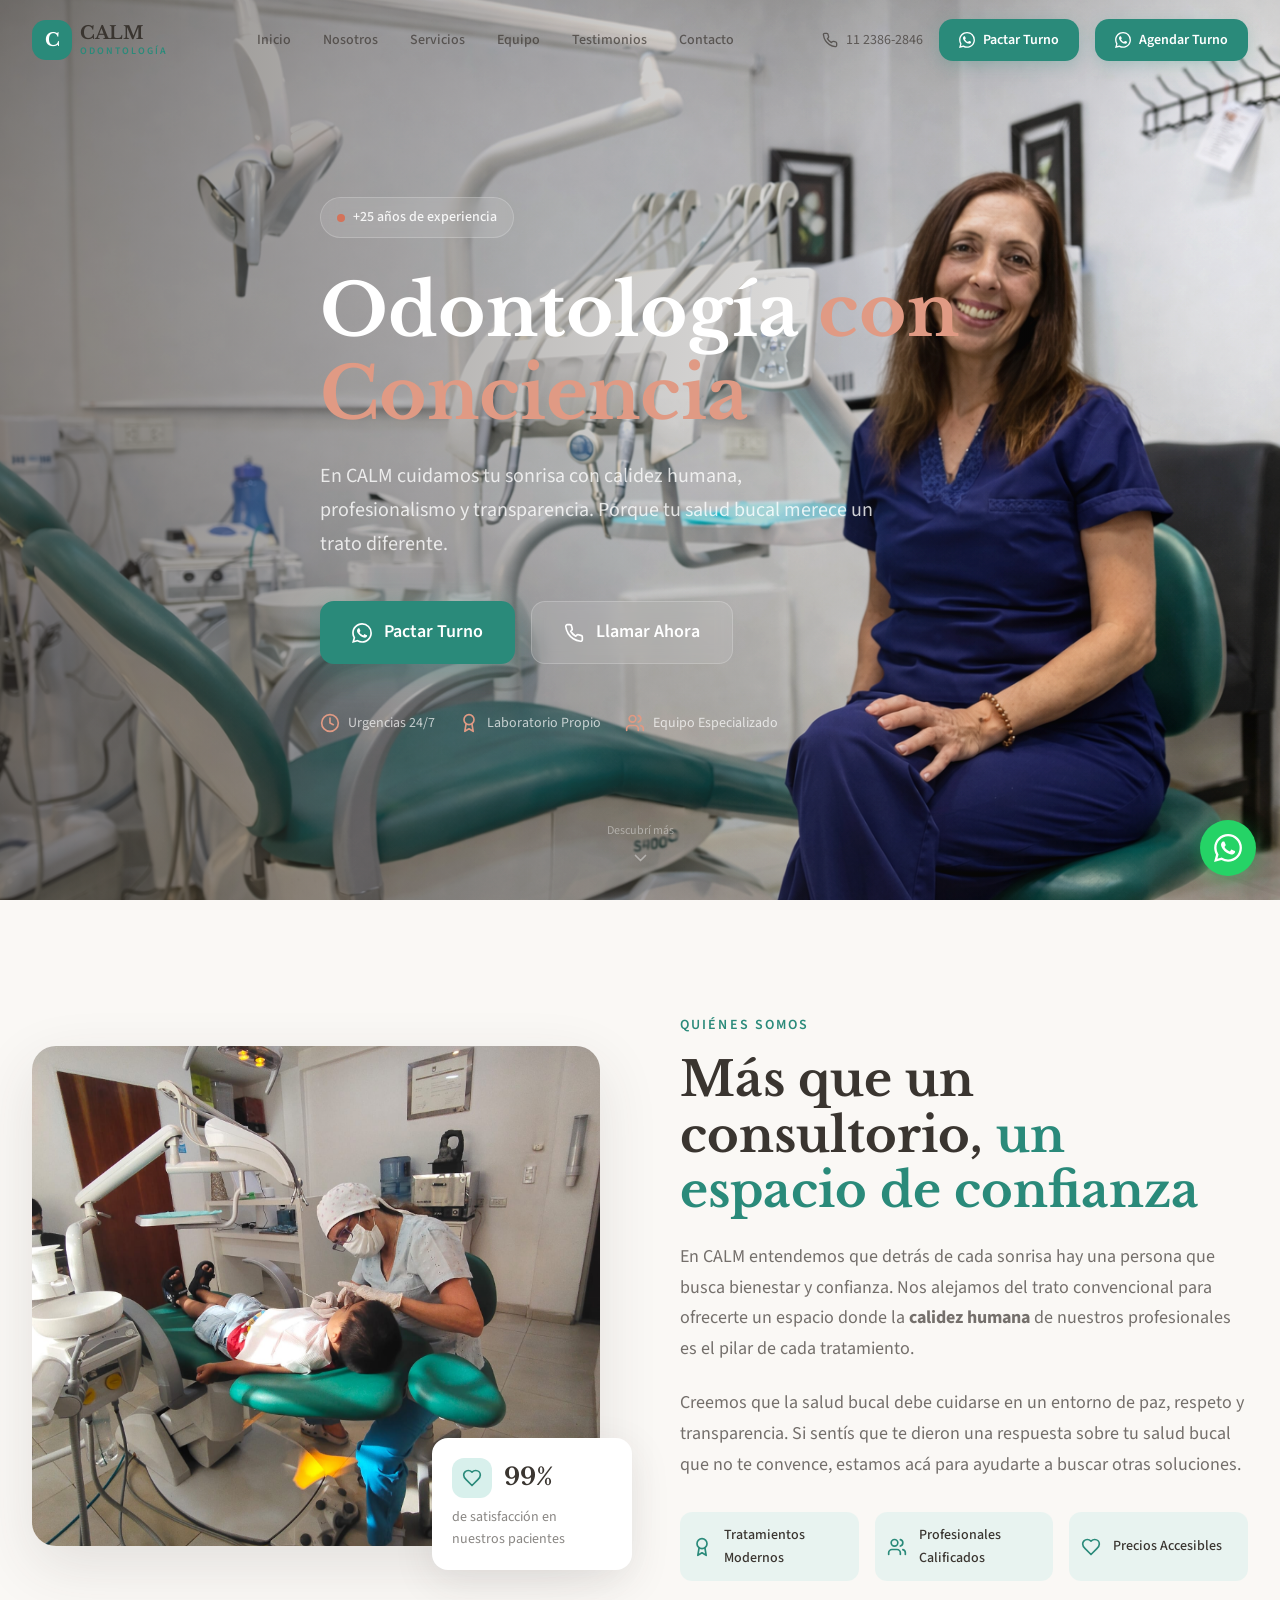
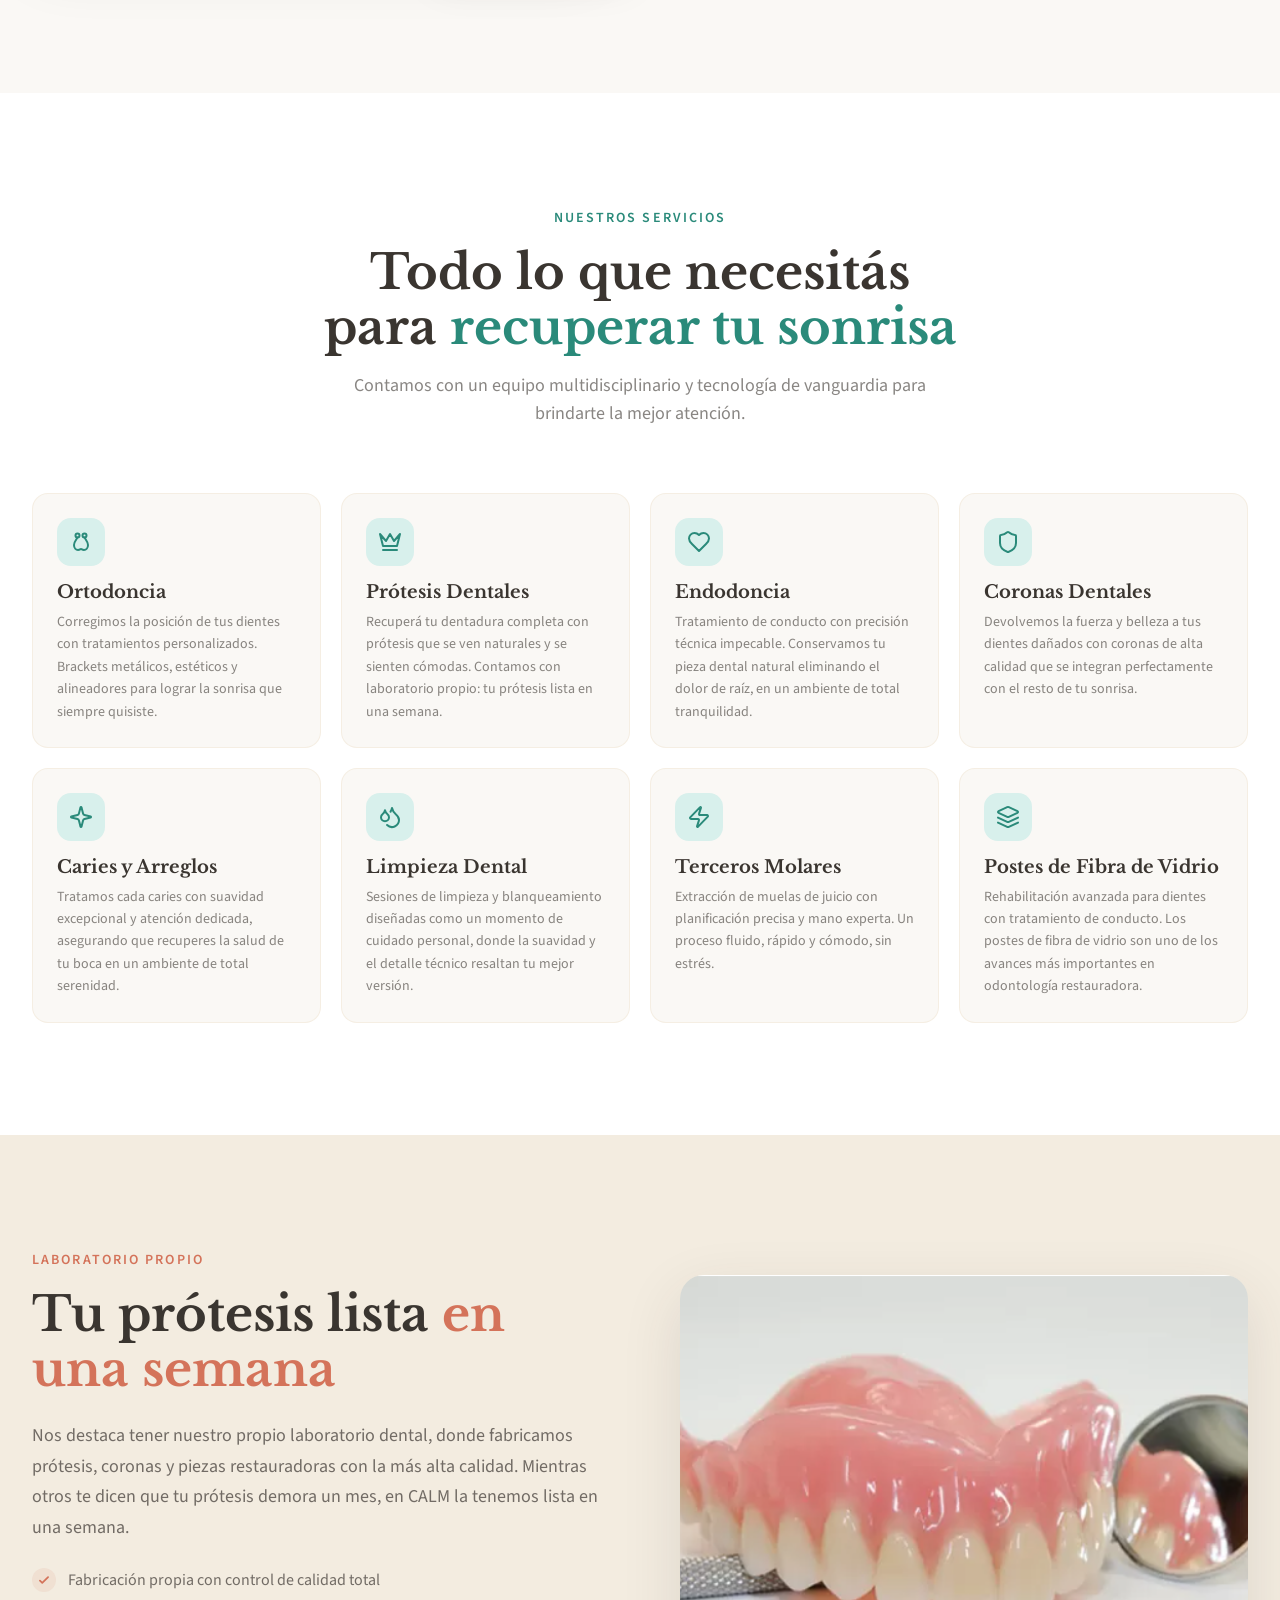
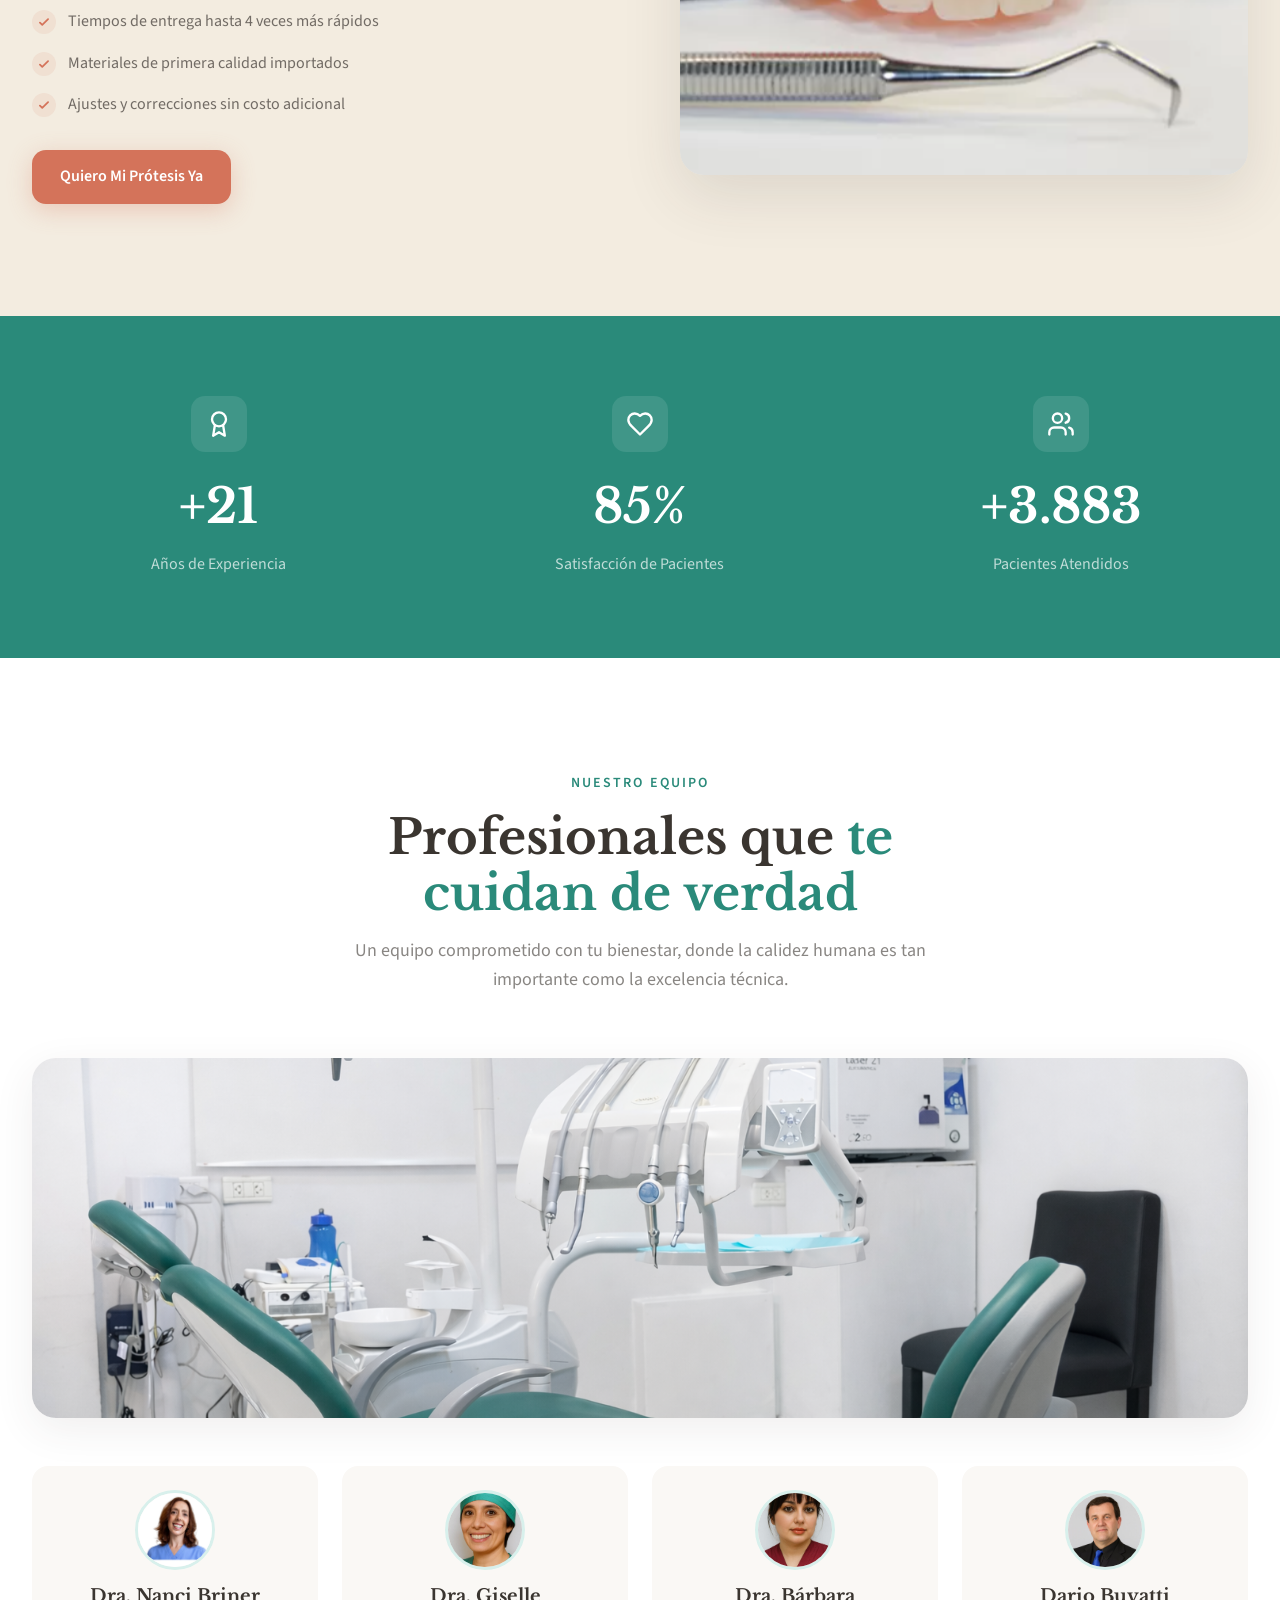
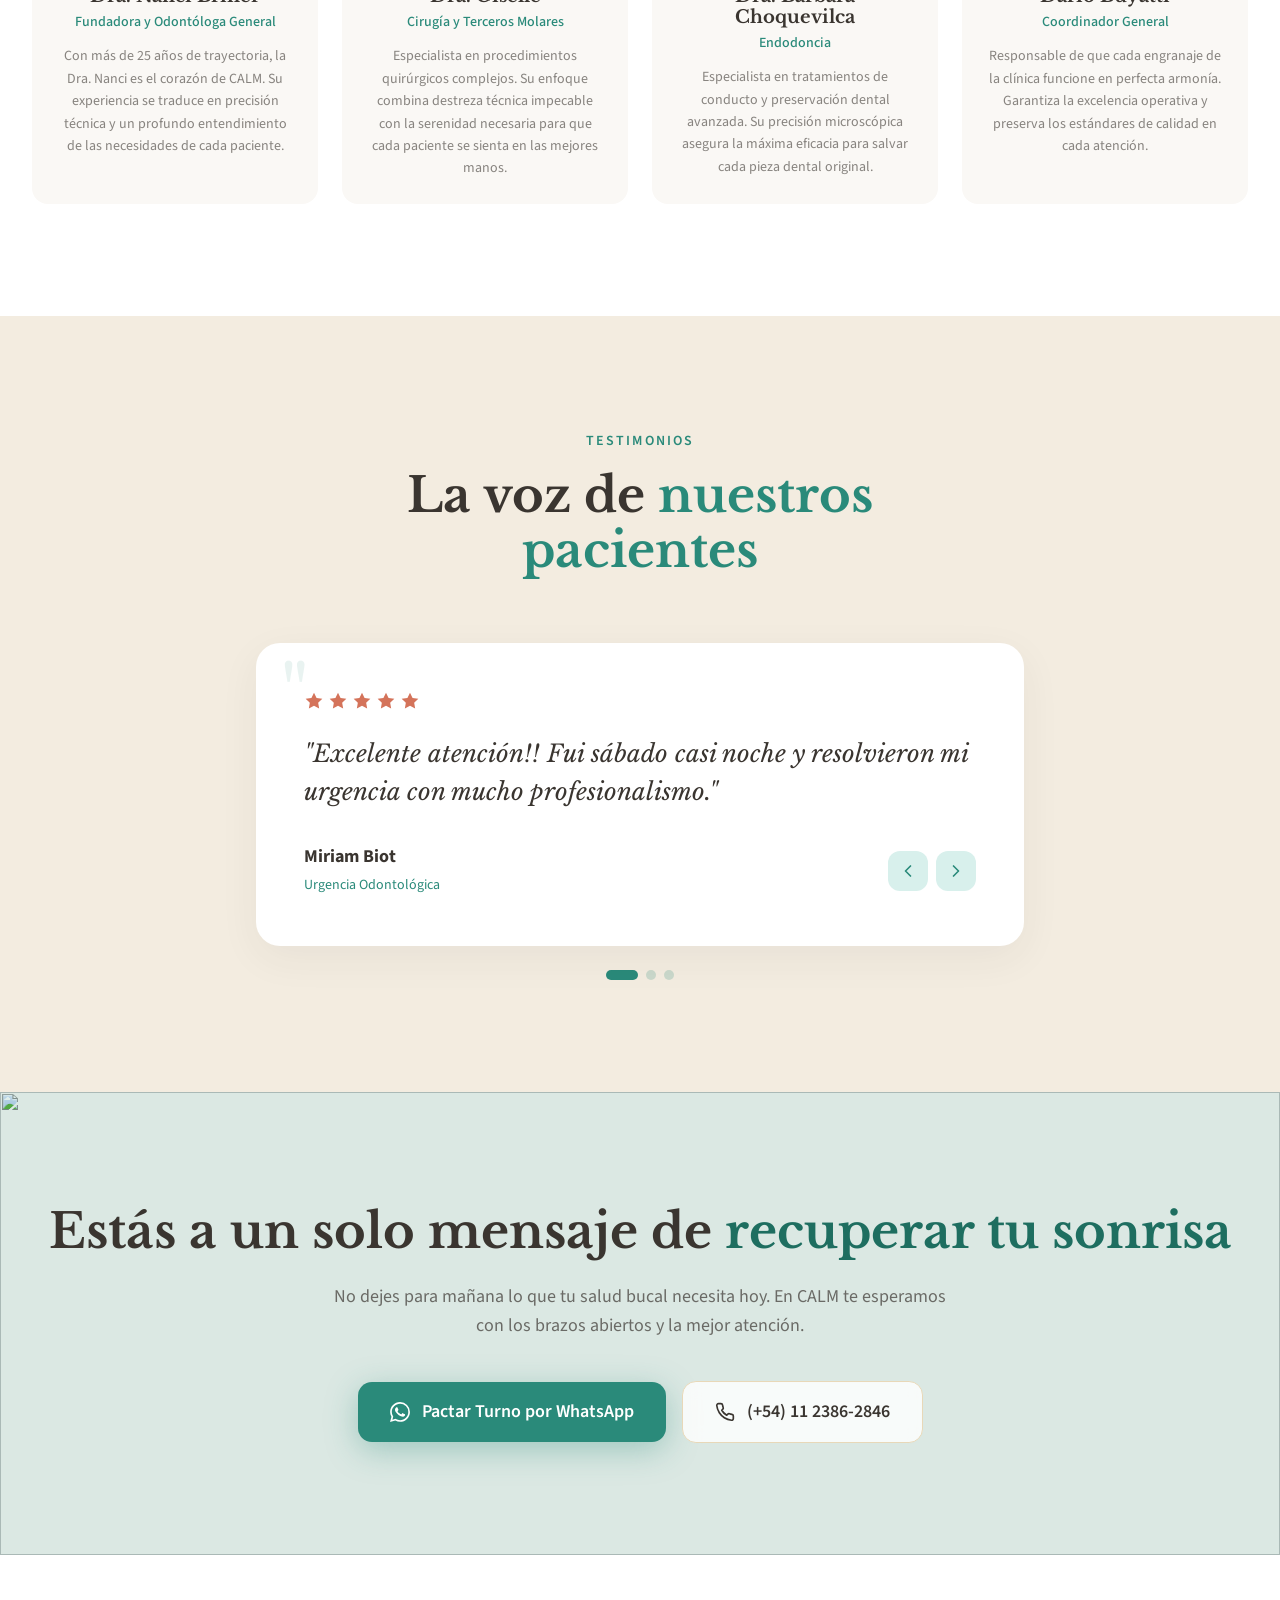
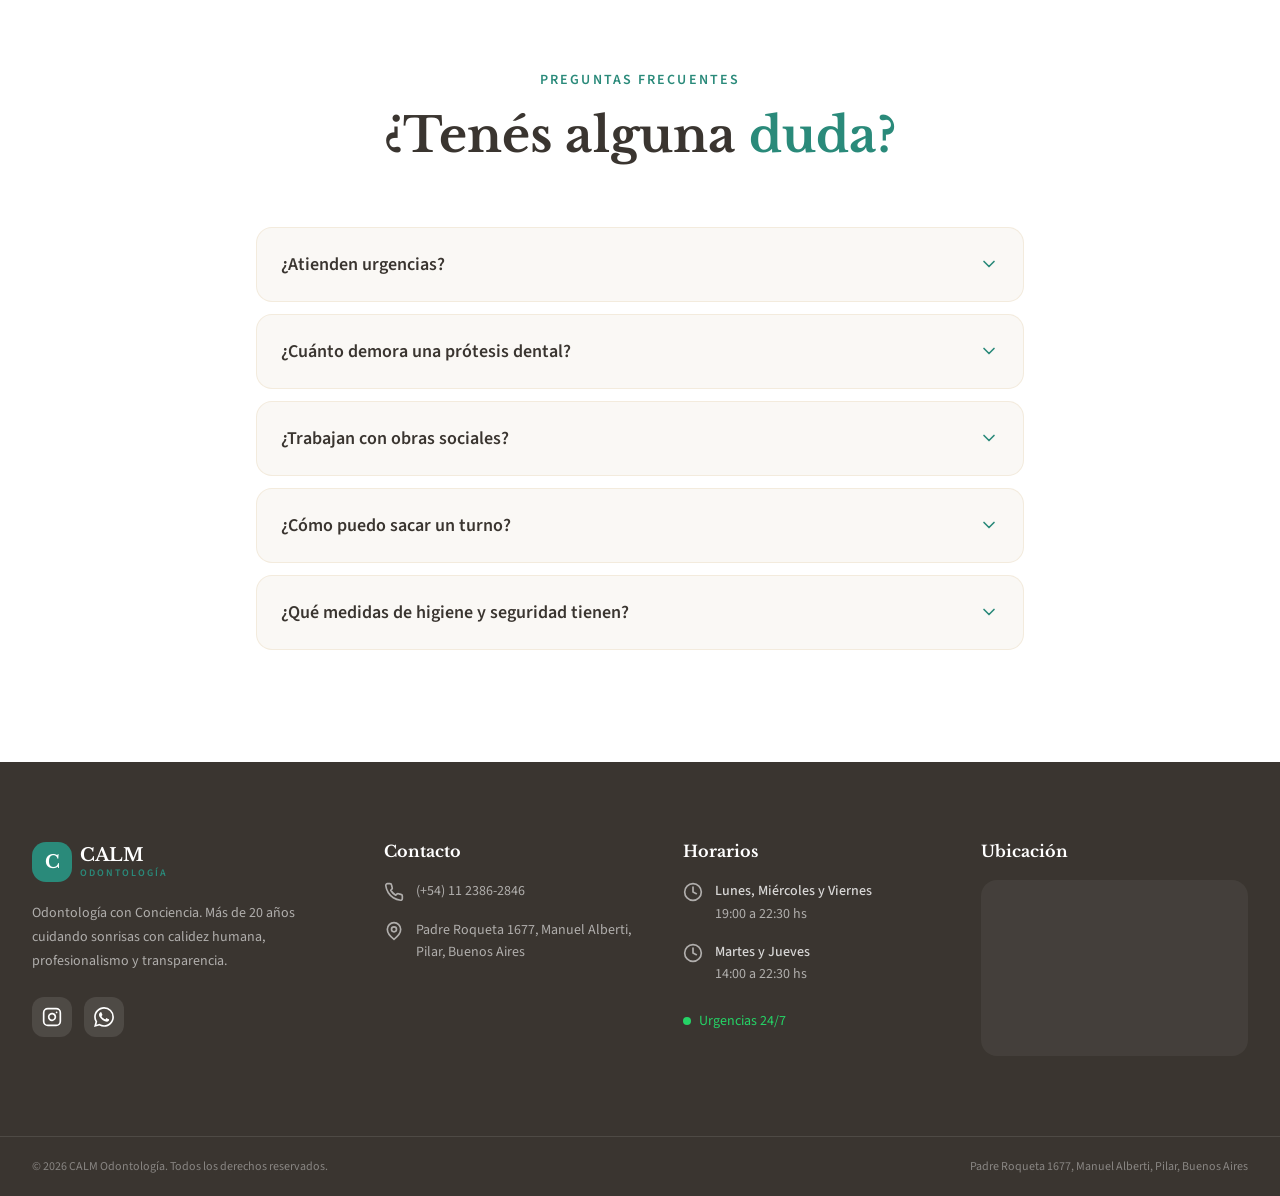
==== commit 0daa480b: "Update index.html" ====
--- a/index.html
+++ b/index.html
@@ -51,7 +51,7 @@
         <svg width="16" height="16" viewBox="0 0 24 24" fill="currentColor"><path d="M17.472 14.382c-.297-.149-1.758-.867-2.03-.967-.273-.099-.471-.148-.67.15-.197.297-.767.966-.94 1.164-.173.199-.347.223-.644.075-.297-.15-1.255-.463-2.39-1.475-.883-.788-1.48-1.761-1.653-2.059-.173-.297-.018-.458.13-.606.134-.133.298-.347.446-.52.149-.174.198-.298.298-.497.099-.198.05-.371-.025-.52-.075-.149-.669-1.612-.916-2.207-.242-.579-.487-.5-.669-.51-.173-.008-.371-.01-.57-.01-.198 0-.52.074-.792.372-.272.297-1.04 1.016-1.04 2.479 0 1.462 1.065 2.875 1.213 3.074.149.198 2.096 3.2 5.077 4.487.709.306 1.262.489 1.694.625.712.227 1.36.195 1.871.118.571-.085 1.758-.719 2.006-1.413.248-.694.248-1.289.173-1.413-.074-.124-.272-.198-.57-.347m-5.421 7.403h-.004a9.87 9.87 0 01-5.031-1.378l-.361-.214-3.741.982.998-3.648-.235-.374a9.86 9.86 0 01-1.51-5.26c.001-5.45 4.436-9.884 9.888-9.884 2.64 0 5.122 1.03 6.988 2.898a9.825 9.825 0 012.893 6.994c-.003 5.45-4.437 9.884-9.885 9.884m8.413-18.297A11.815 11.815 0 0012.05 0C5.495 0 .16 5.335.157 11.892c0 2.096.547 4.142 1.588 5.945L.057 24l6.305-1.654a11.882 11.882 0 005.683 1.448h.005c6.554 0 11.89-5.335 11.893-11.893a11.821 11.821 0 00-3.48-8.413z"/></svg>
         Pactar Turno
       </a>
-      <a href="../turnos_index.html" target="_blank" rel="noopener noreferrer" class="btn-cta">
+      <a href="../turnos_index.php" target="_blank" rel="noopener noreferrer" class="btn-cta">
         <svg width="16" height="16" viewBox="0 0 24 24" fill="currentColor"><path d="M17.472 14.382c-.297-.149-1.758-.867-2.03-.967-.273-.099-.471-.148-.67.15-.197.297-.767.966-.94 1.164-.173.199-.347.223-.644.075-.297-.15-1.255-.463-2.39-1.475-.883-.788-1.48-1.761-1.653-2.059-.173-.297-.018-.458.13-.606.134-.133.298-.347.446-.52.149-.174.198-.298.298-.497.099-.198.05-.371-.025-.52-.075-.149-.669-1.612-.916-2.207-.242-.579-.487-.5-.669-.51-.173-.008-.371-.01-.57-.01-.198 0-.52.074-.792.372-.272.297-1.04 1.016-1.04 2.479 0 1.462 1.065 2.875 1.213 3.074.149.198 2.096 3.2 5.077 4.487.709.306 1.262.489 1.694.625.712.227 1.36.195 1.871.118.571-.085 1.758-.719 2.006-1.413.248-.694.248-1.289.173-1.413-.074-.124-.272-.198-.57-.347m-5.421 7.403h-.004a9.87 9.87 0 01-5.031-1.378l-.361-.214-3.741.982.998-3.648-.235-.374a9.86 9.86 0 01-1.51-5.26c.001-5.45 4.436-9.884 9.888-9.884 2.64 0 5.122 1.03 6.988 2.898a9.825 9.825 0 012.893 6.994c-.003 5.45-4.437 9.884-9.885 9.884m8.413-18.297A11.815 11.815 0 0012.05 0C5.495 0 .16 5.335.157 11.892c0 2.096.547 4.142 1.588 5.945L.057 24l6.305-1.654a11.882 11.882 0 005.683 1.448h.005c6.554 0 11.89-5.335 11.893-11.893a11.821 11.821 0 00-3.48-8.413z"/></svg>
         Agendar Turno
       </a>
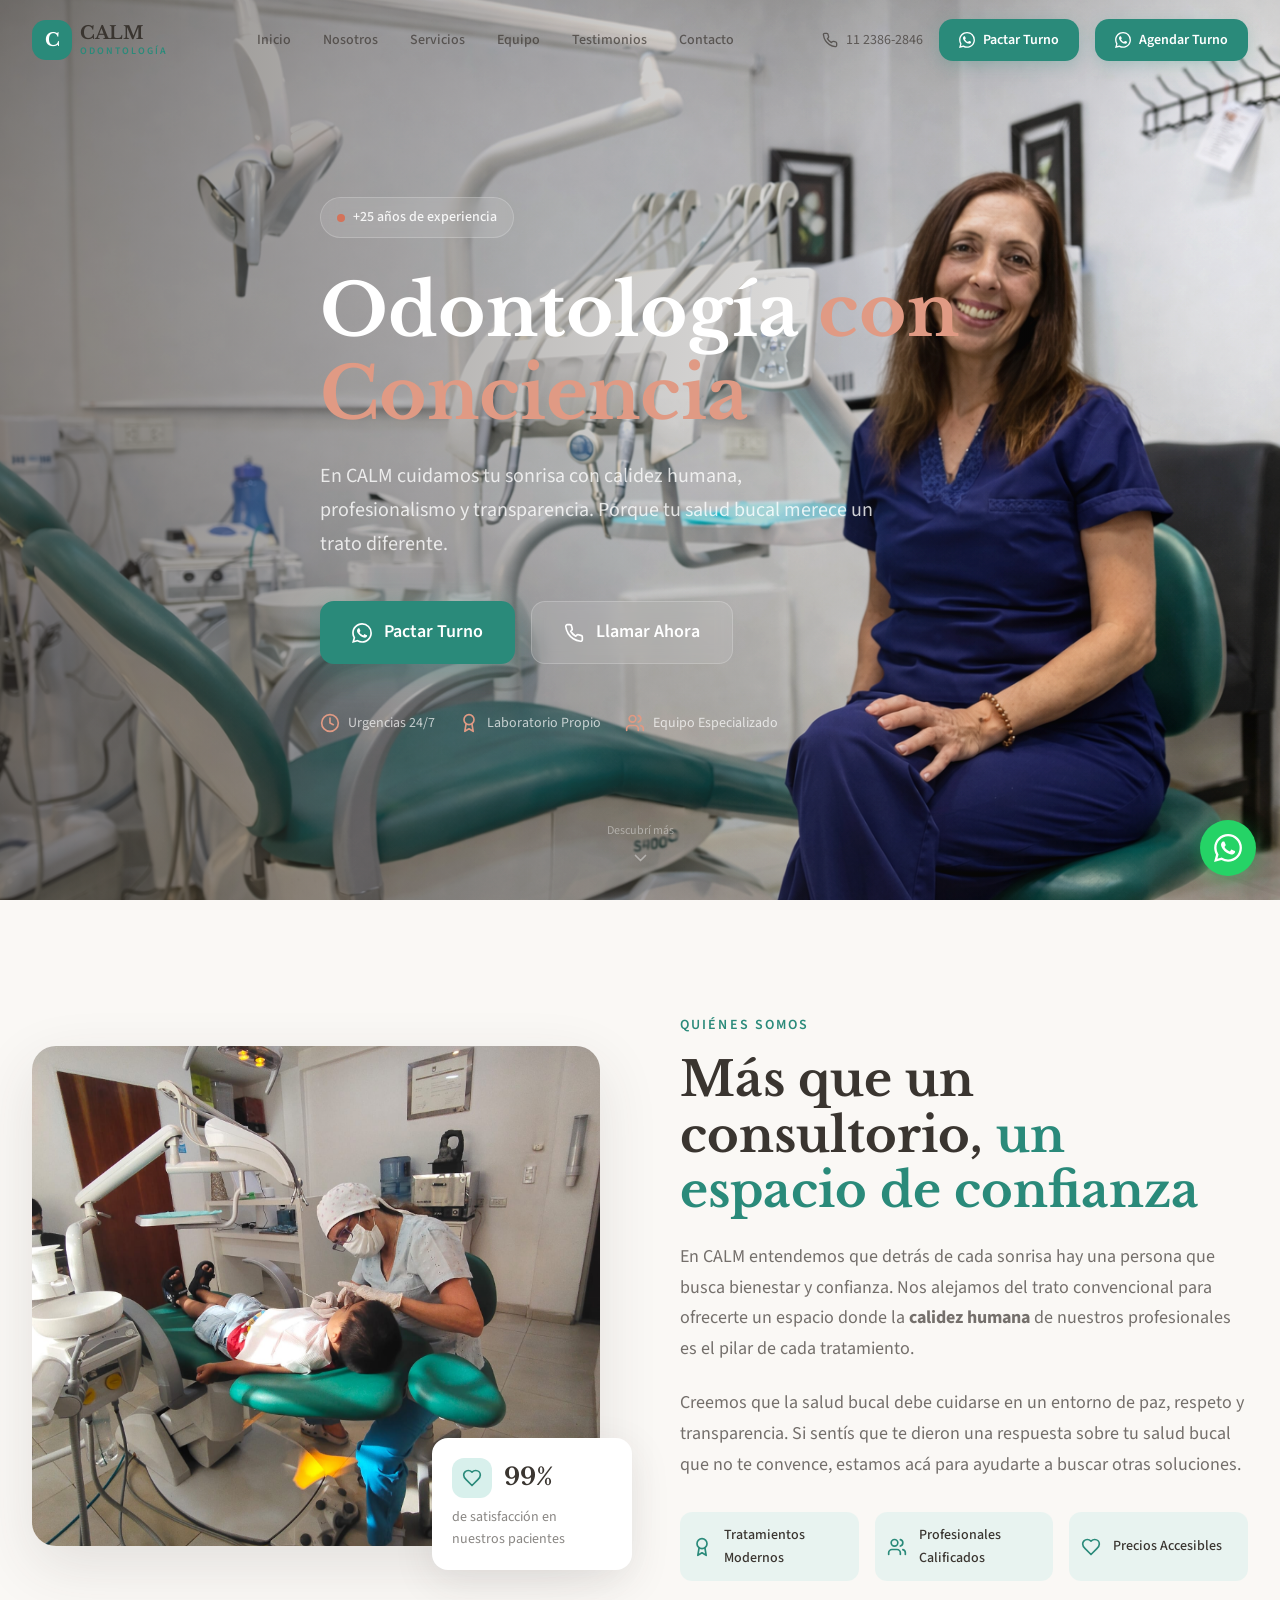
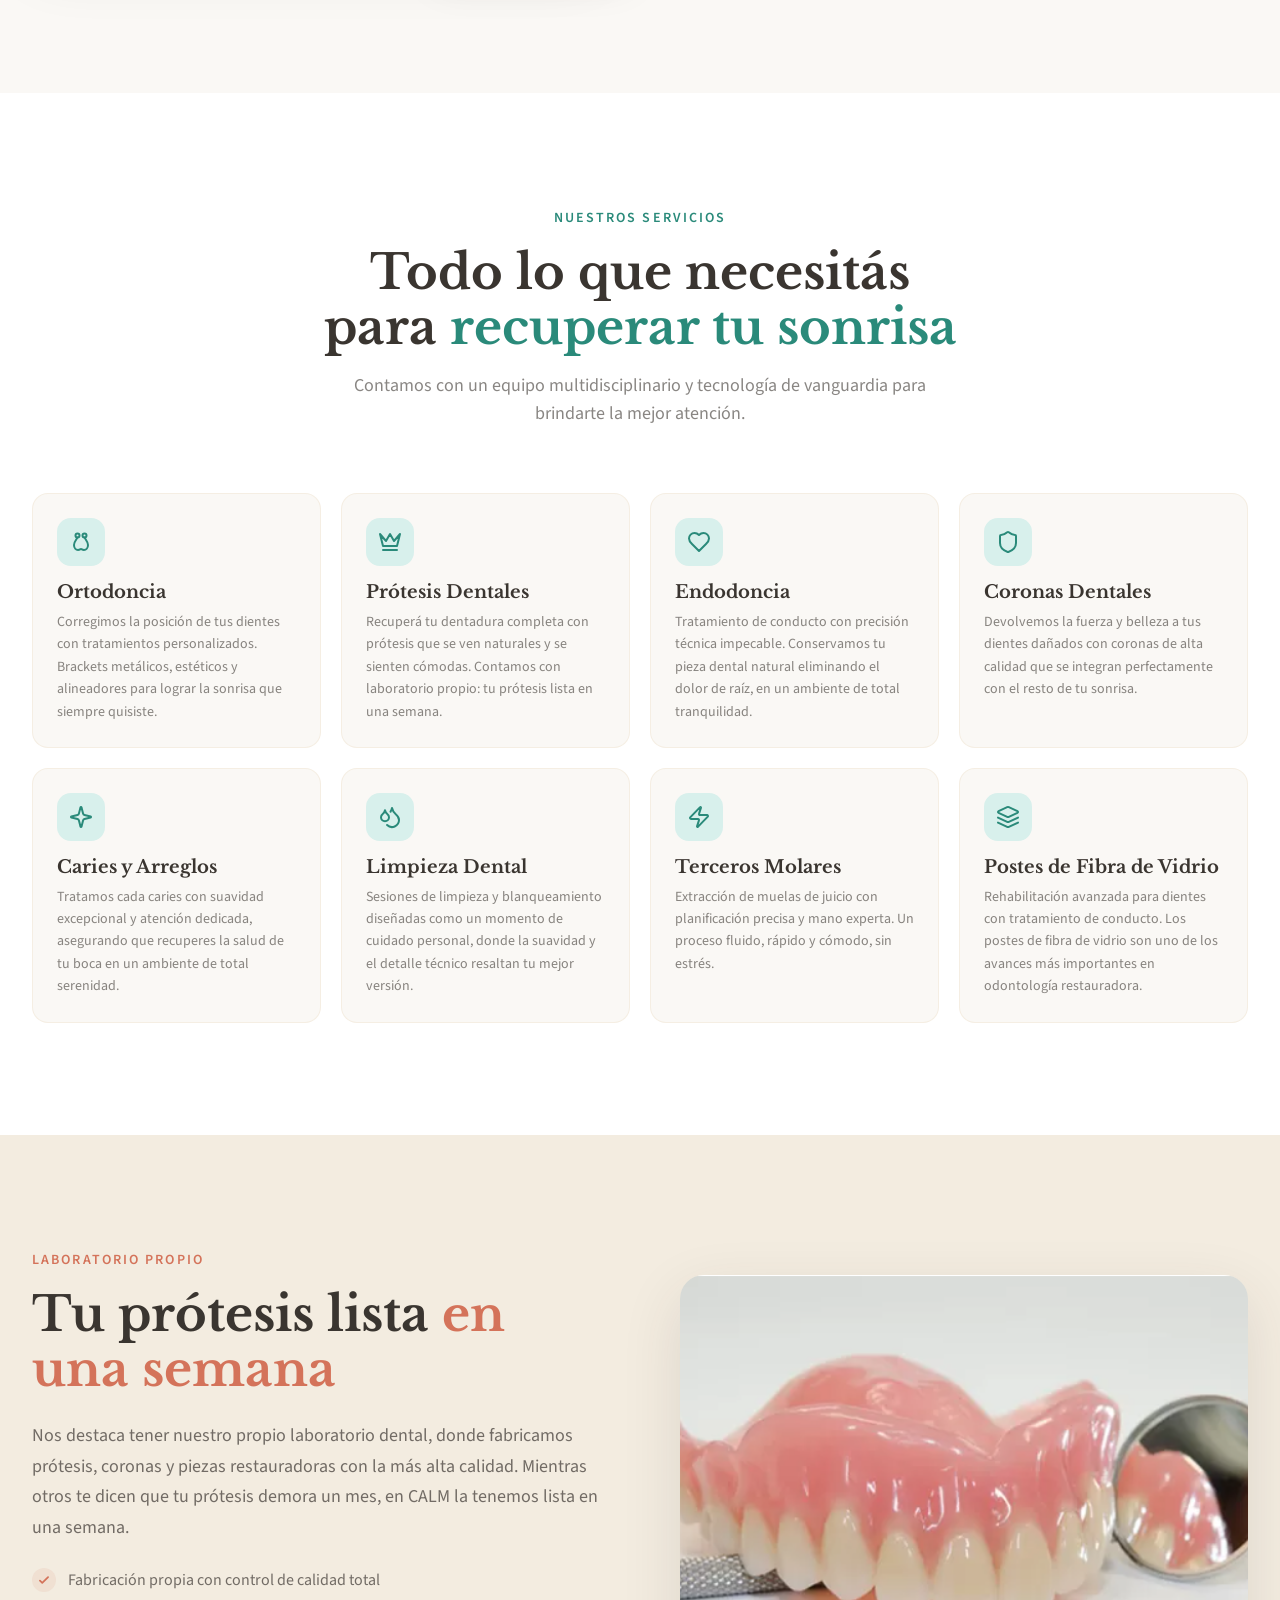
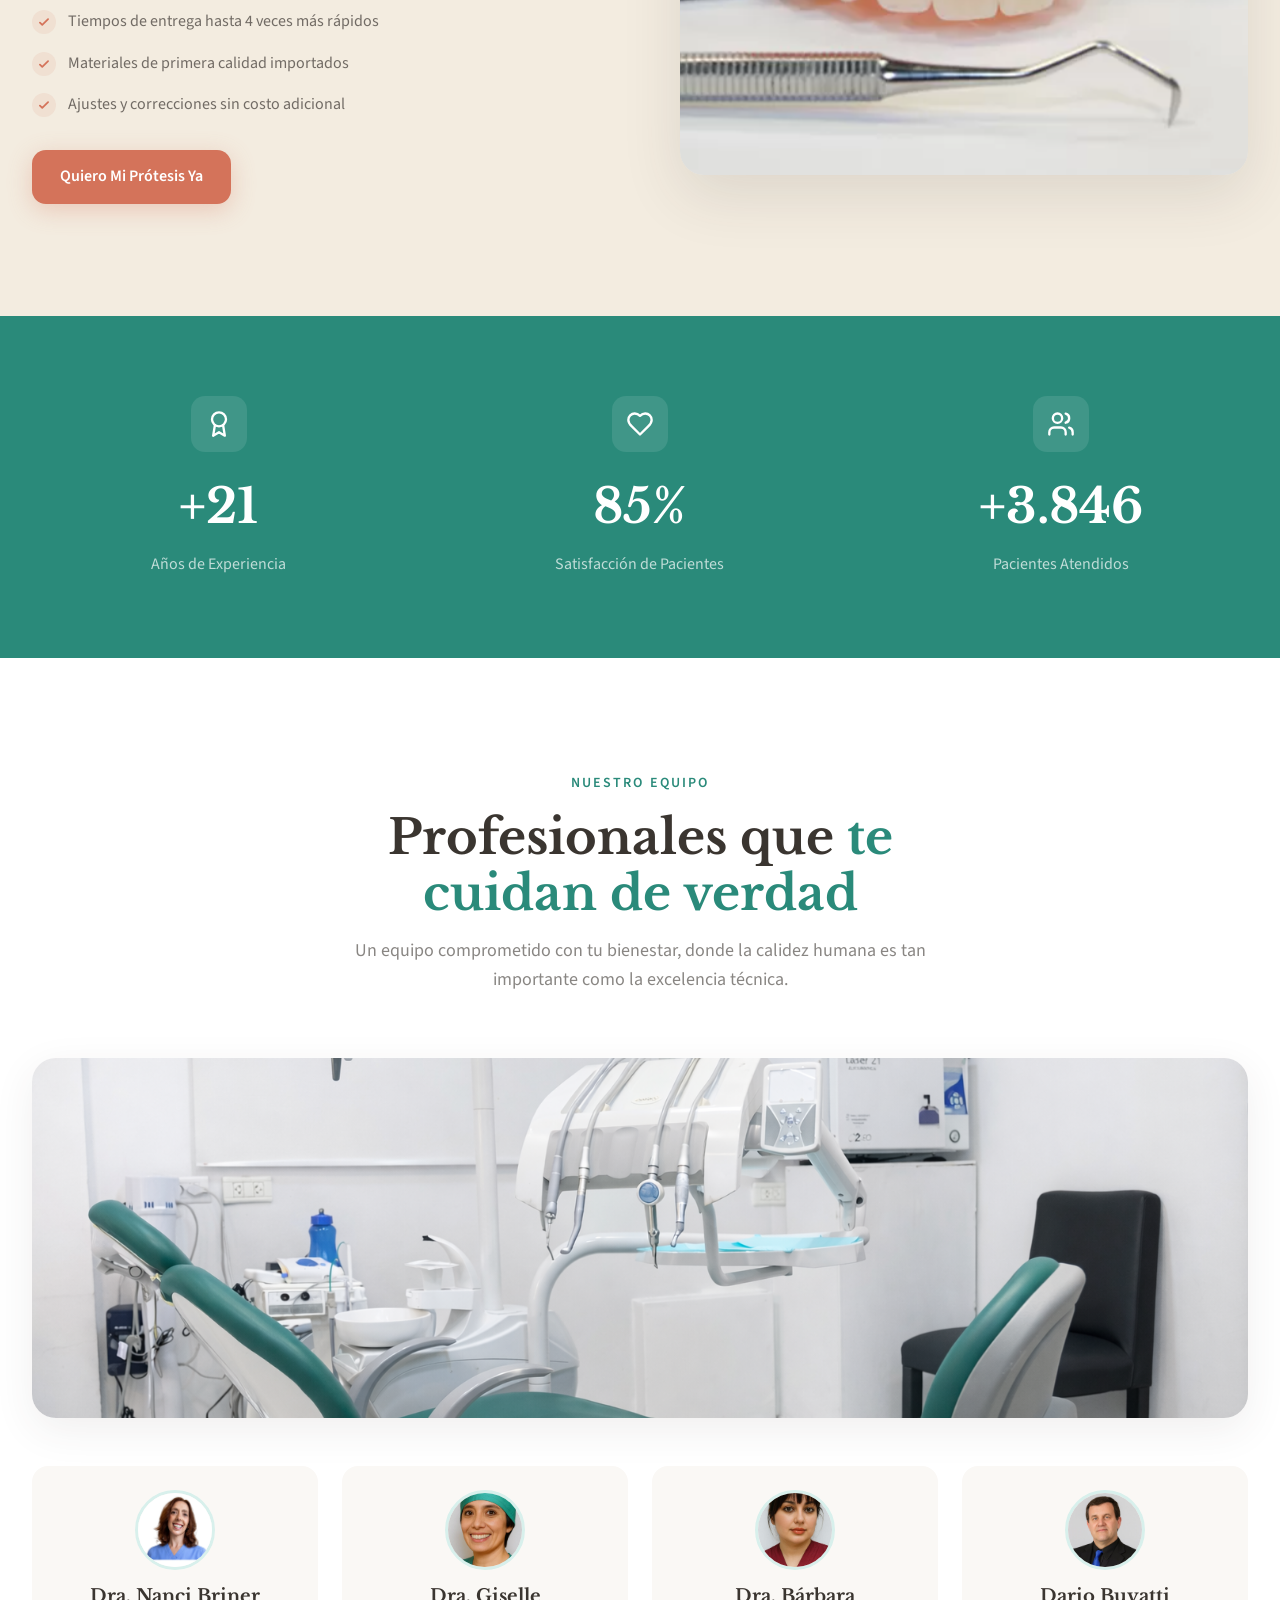
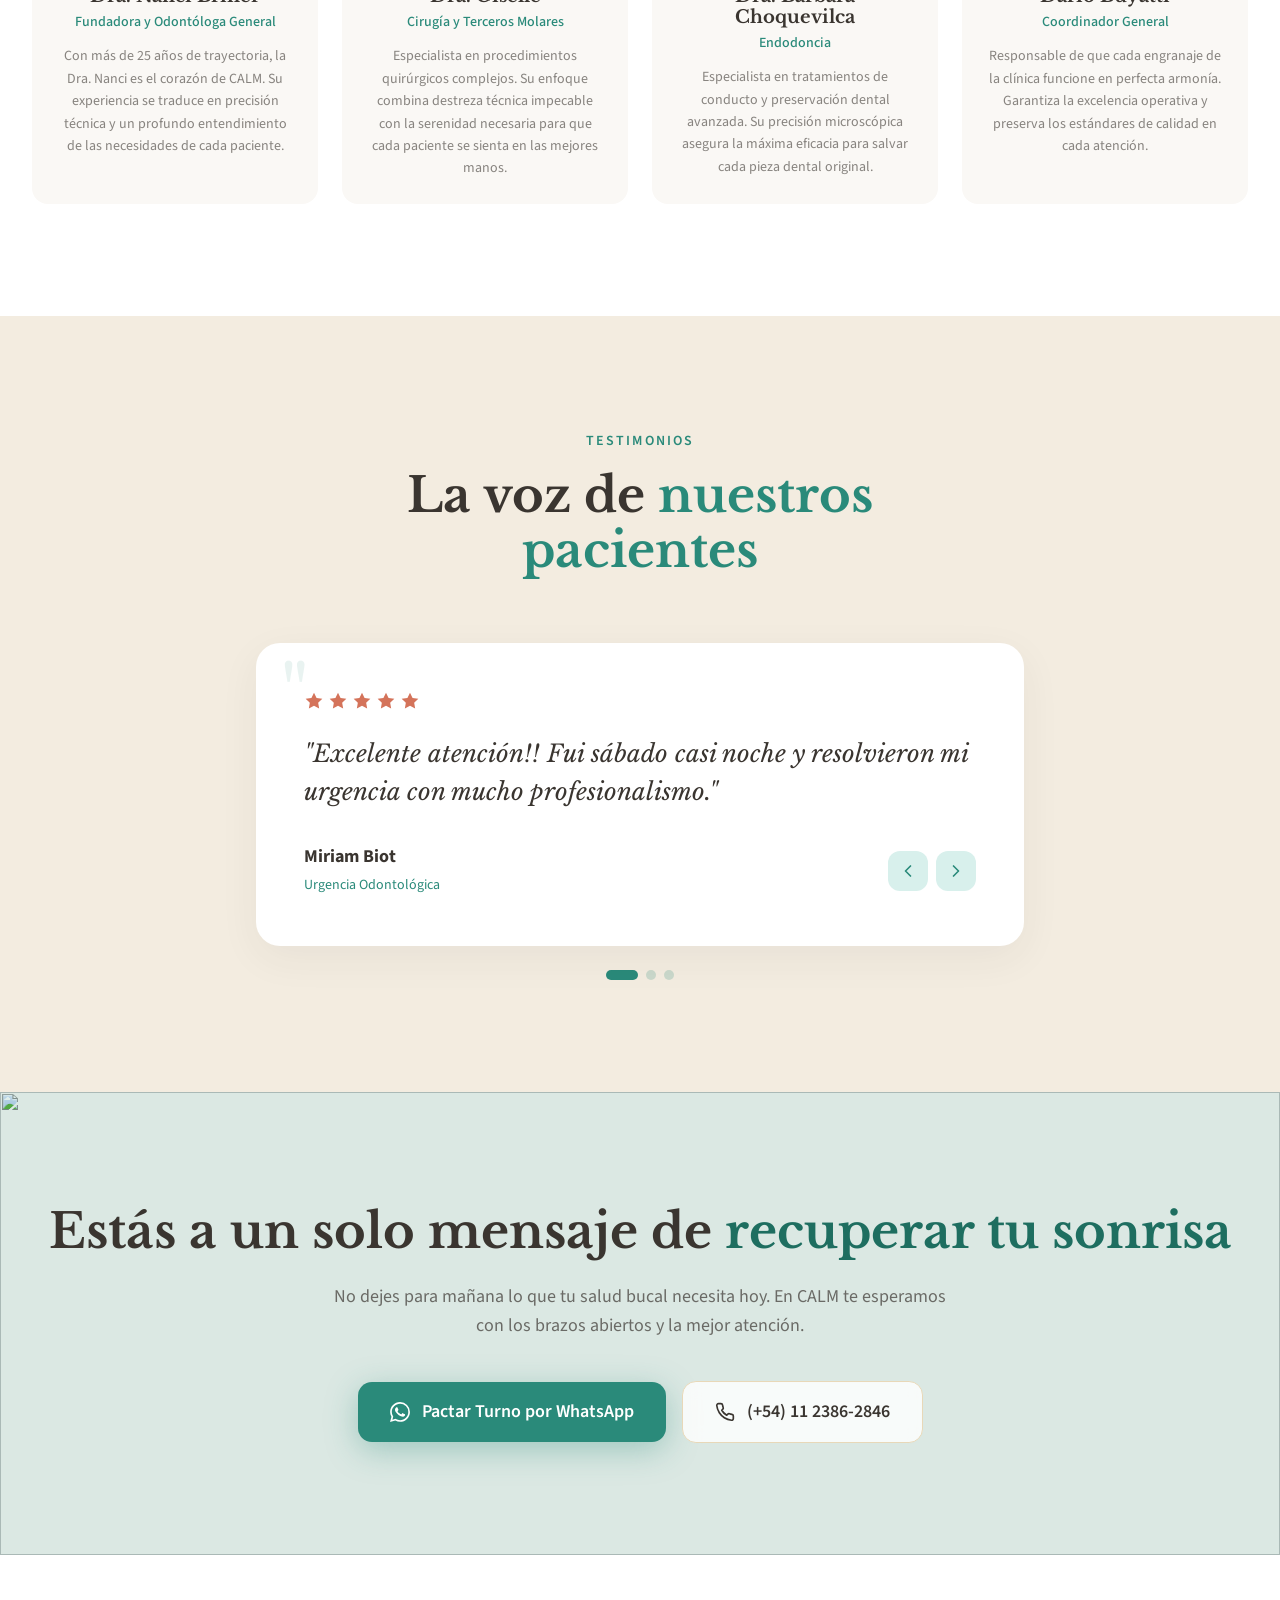
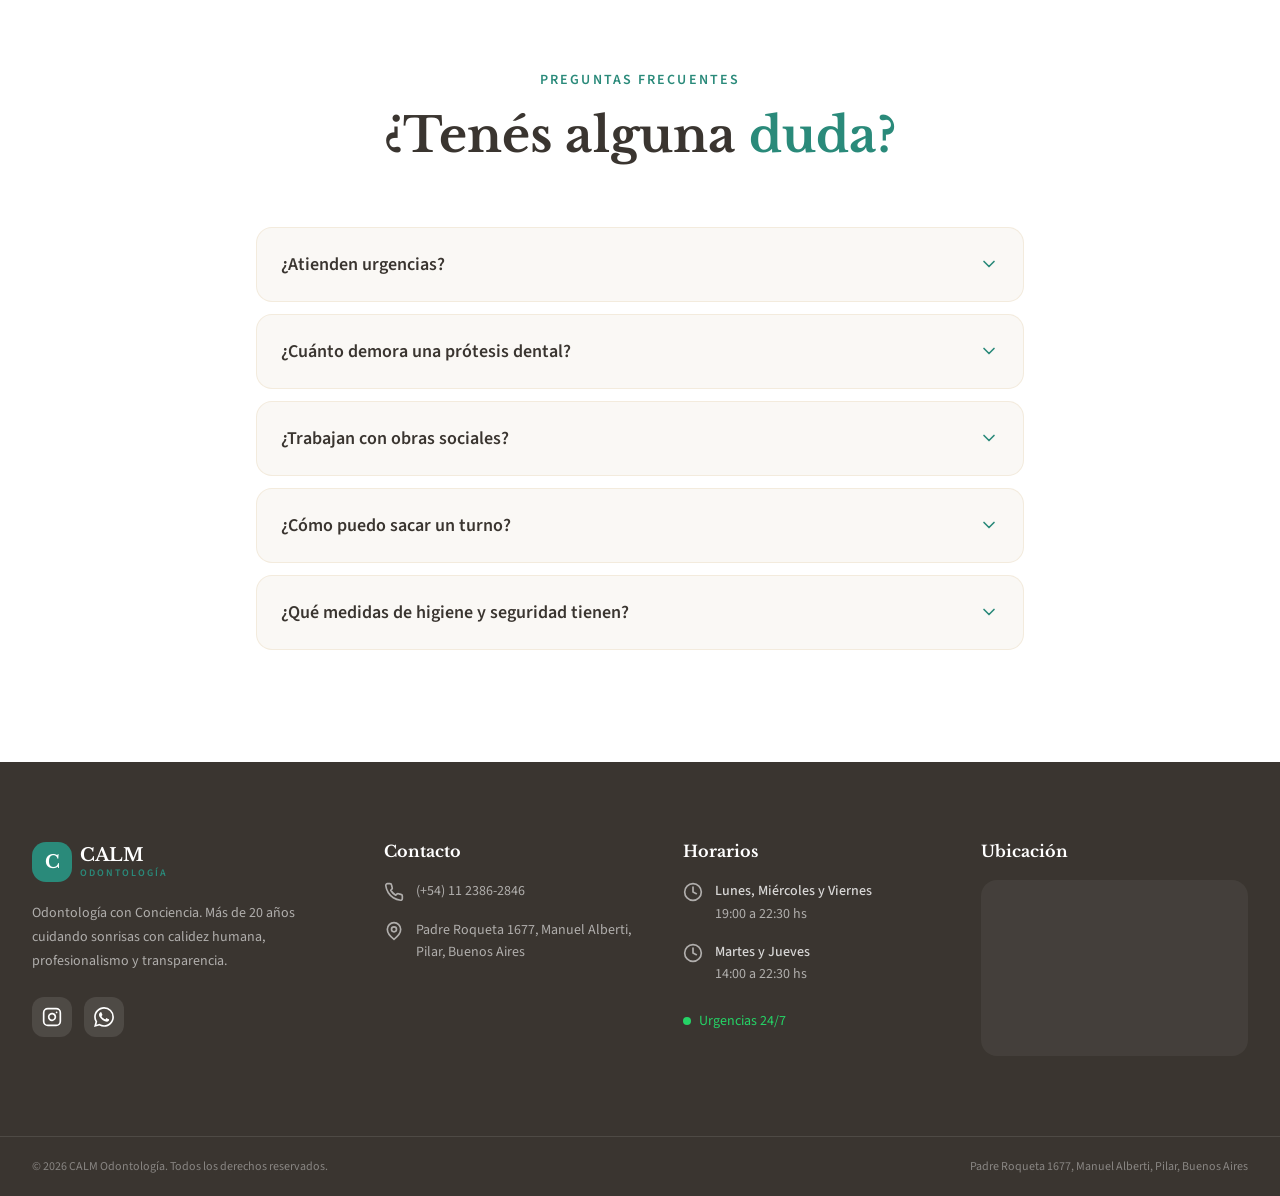
==== commit b72b06a8: "Update index.html" ====
--- a/index.html
+++ b/index.html
@@ -51,7 +51,7 @@
         <svg width="16" height="16" viewBox="0 0 24 24" fill="currentColor"><path d="M17.472 14.382c-.297-.149-1.758-.867-2.03-.967-.273-.099-.471-.148-.67.15-.197.297-.767.966-.94 1.164-.173.199-.347.223-.644.075-.297-.15-1.255-.463-2.39-1.475-.883-.788-1.48-1.761-1.653-2.059-.173-.297-.018-.458.13-.606.134-.133.298-.347.446-.52.149-.174.198-.298.298-.497.099-.198.05-.371-.025-.52-.075-.149-.669-1.612-.916-2.207-.242-.579-.487-.5-.669-.51-.173-.008-.371-.01-.57-.01-.198 0-.52.074-.792.372-.272.297-1.04 1.016-1.04 2.479 0 1.462 1.065 2.875 1.213 3.074.149.198 2.096 3.2 5.077 4.487.709.306 1.262.489 1.694.625.712.227 1.36.195 1.871.118.571-.085 1.758-.719 2.006-1.413.248-.694.248-1.289.173-1.413-.074-.124-.272-.198-.57-.347m-5.421 7.403h-.004a9.87 9.87 0 01-5.031-1.378l-.361-.214-3.741.982.998-3.648-.235-.374a9.86 9.86 0 01-1.51-5.26c.001-5.45 4.436-9.884 9.888-9.884 2.64 0 5.122 1.03 6.988 2.898a9.825 9.825 0 012.893 6.994c-.003 5.45-4.437 9.884-9.885 9.884m8.413-18.297A11.815 11.815 0 0012.05 0C5.495 0 .16 5.335.157 11.892c0 2.096.547 4.142 1.588 5.945L.057 24l6.305-1.654a11.882 11.882 0 005.683 1.448h.005c6.554 0 11.89-5.335 11.893-11.893a11.821 11.821 0 00-3.48-8.413z"/></svg>
         Pactar Turno
       </a>
-      <a href="../turnos_index.php" target="_blank" rel="noopener noreferrer" class="btn-cta">
+      <a href="../turnos_index.html" target="_blank" rel="noopener noreferrer" class="btn-cta">
         <svg width="16" height="16" viewBox="0 0 24 24" fill="currentColor"><path d="M17.472 14.382c-.297-.149-1.758-.867-2.03-.967-.273-.099-.471-.148-.67.15-.197.297-.767.966-.94 1.164-.173.199-.347.223-.644.075-.297-.15-1.255-.463-2.39-1.475-.883-.788-1.48-1.761-1.653-2.059-.173-.297-.018-.458.13-.606.134-.133.298-.347.446-.52.149-.174.198-.298.298-.497.099-.198.05-.371-.025-.52-.075-.149-.669-1.612-.916-2.207-.242-.579-.487-.5-.669-.51-.173-.008-.371-.01-.57-.01-.198 0-.52.074-.792.372-.272.297-1.04 1.016-1.04 2.479 0 1.462 1.065 2.875 1.213 3.074.149.198 2.096 3.2 5.077 4.487.709.306 1.262.489 1.694.625.712.227 1.36.195 1.871.118.571-.085 1.758-.719 2.006-1.413.248-.694.248-1.289.173-1.413-.074-.124-.272-.198-.57-.347m-5.421 7.403h-.004a9.87 9.87 0 01-5.031-1.378l-.361-.214-3.741.982.998-3.648-.235-.374a9.86 9.86 0 01-1.51-5.26c.001-5.45 4.436-9.884 9.888-9.884 2.64 0 5.122 1.03 6.988 2.898a9.825 9.825 0 012.893 6.994c-.003 5.45-4.437 9.884-9.885 9.884m8.413-18.297A11.815 11.815 0 0012.05 0C5.495 0 .16 5.335.157 11.892c0 2.096.547 4.142 1.588 5.945L.057 24l6.305-1.654a11.882 11.882 0 005.683 1.448h.005c6.554 0 11.89-5.335 11.893-11.893a11.821 11.821 0 00-3.48-8.413z"/></svg>
         Agendar Turno
       </a>
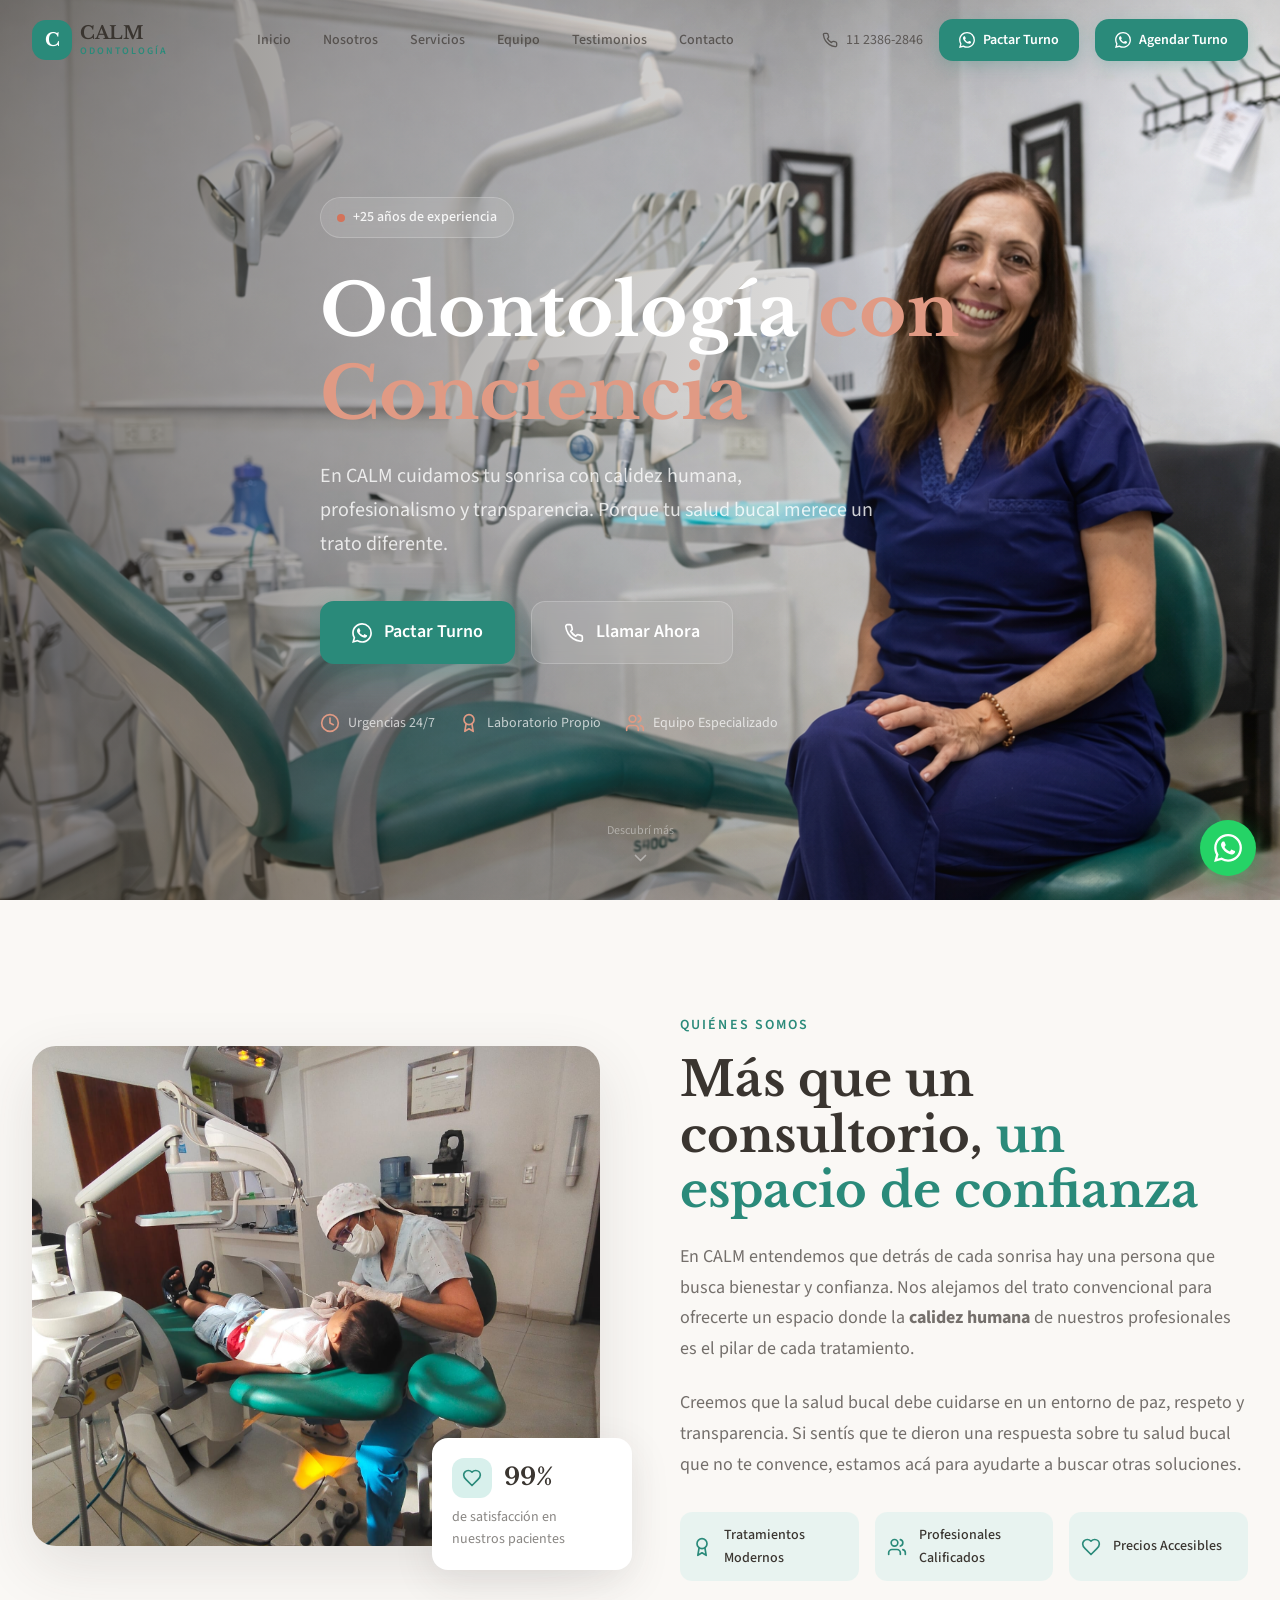
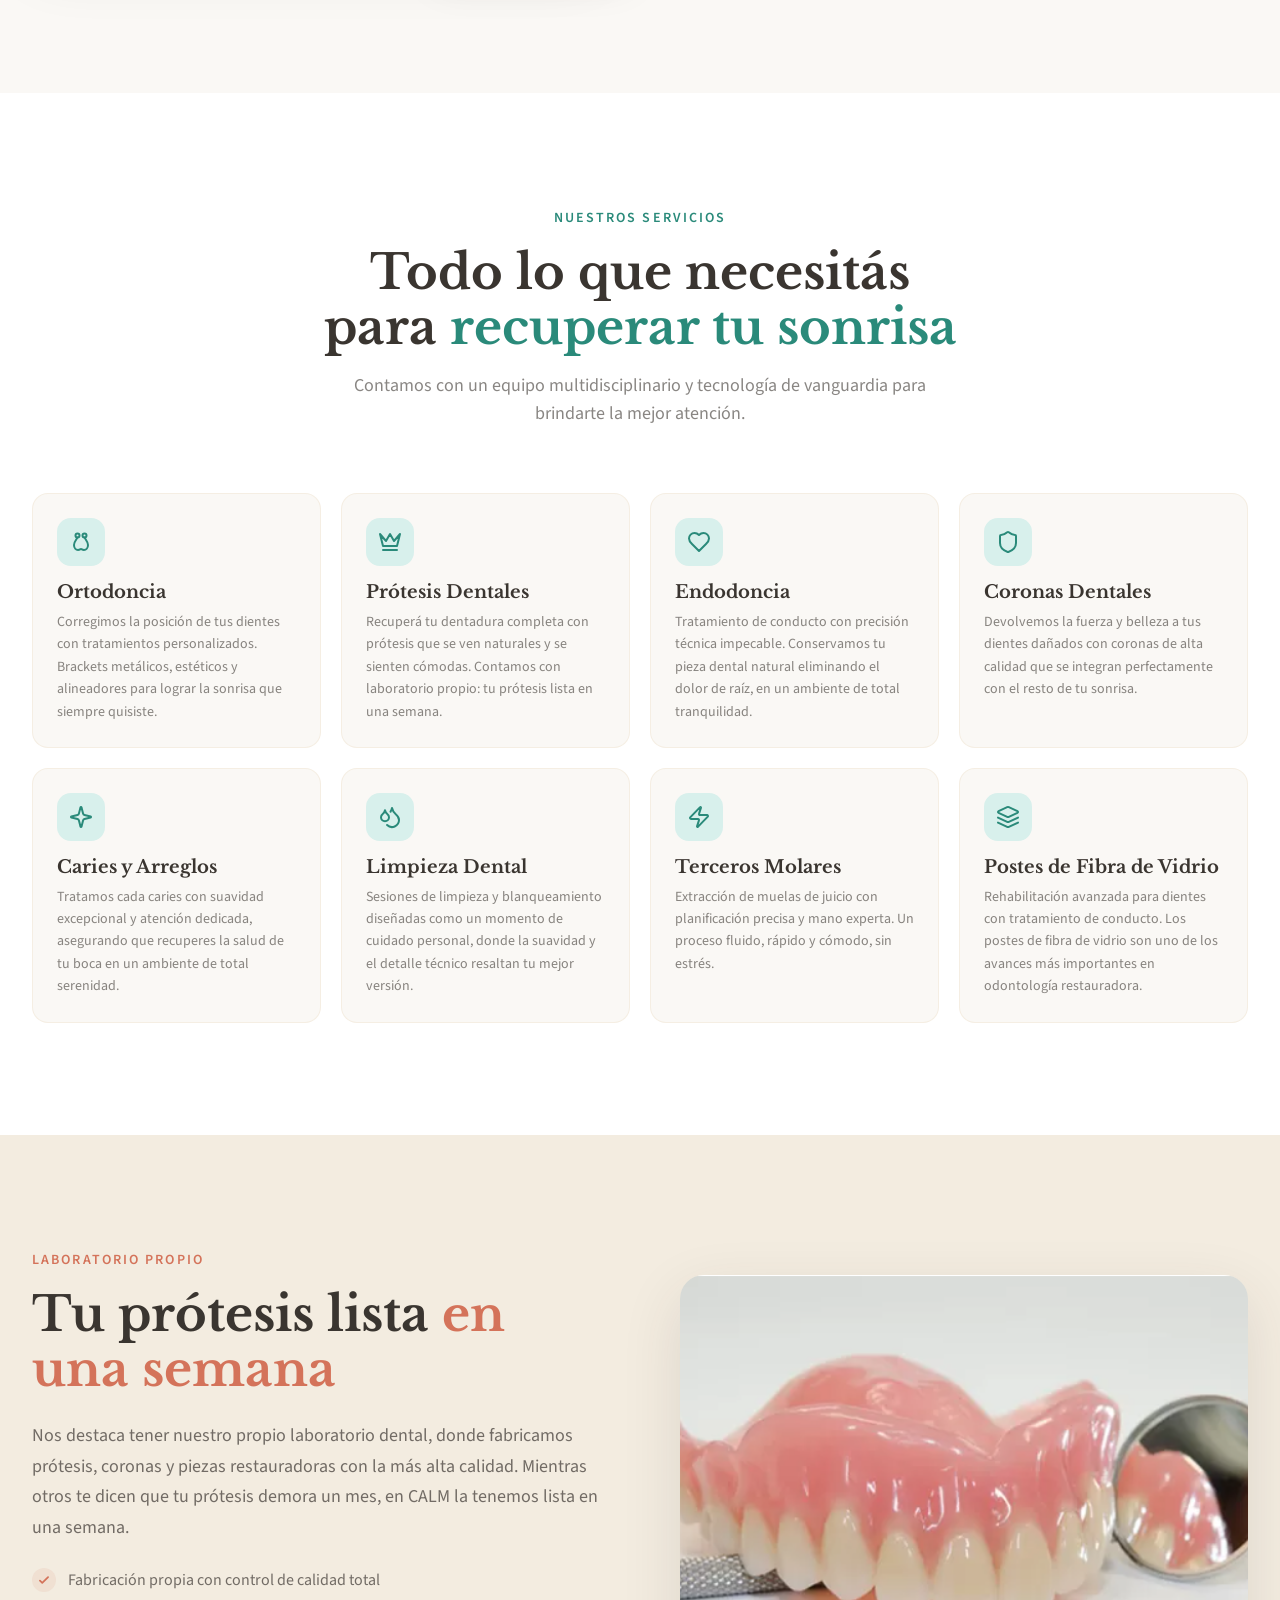
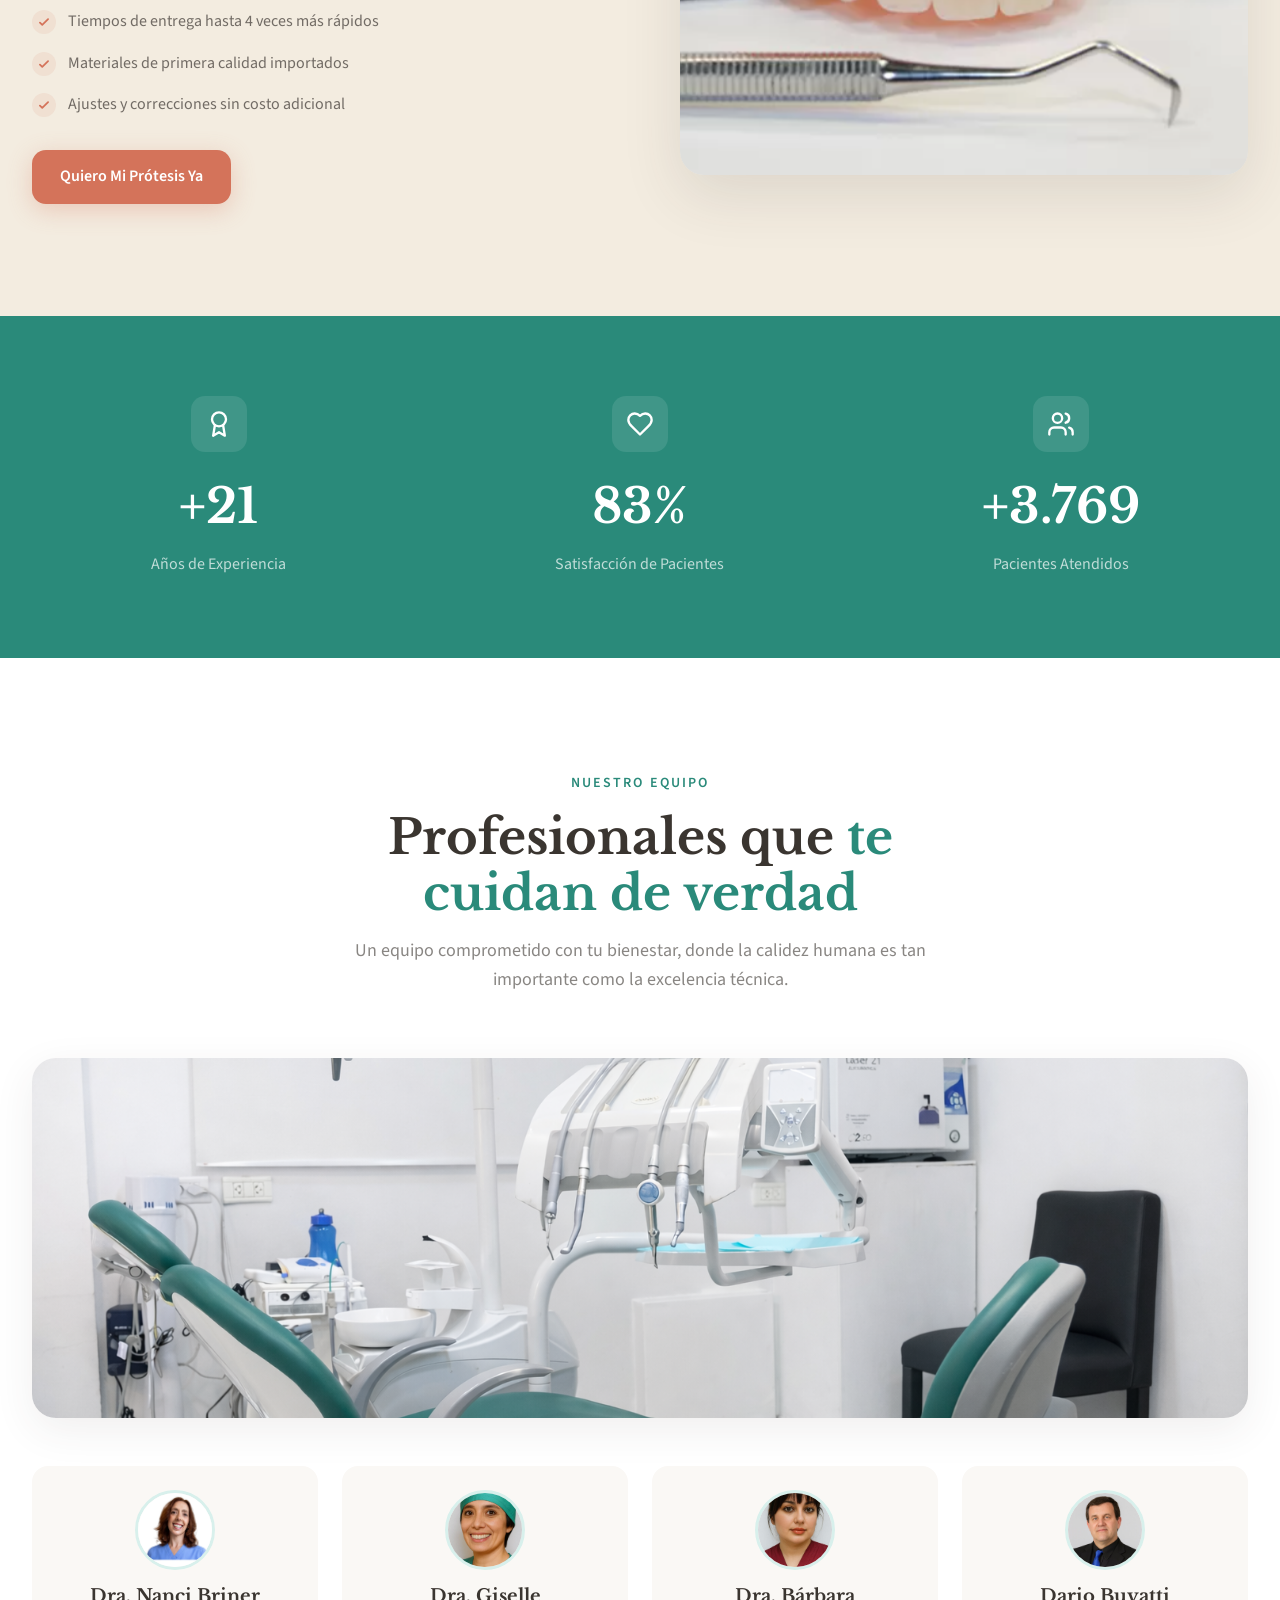
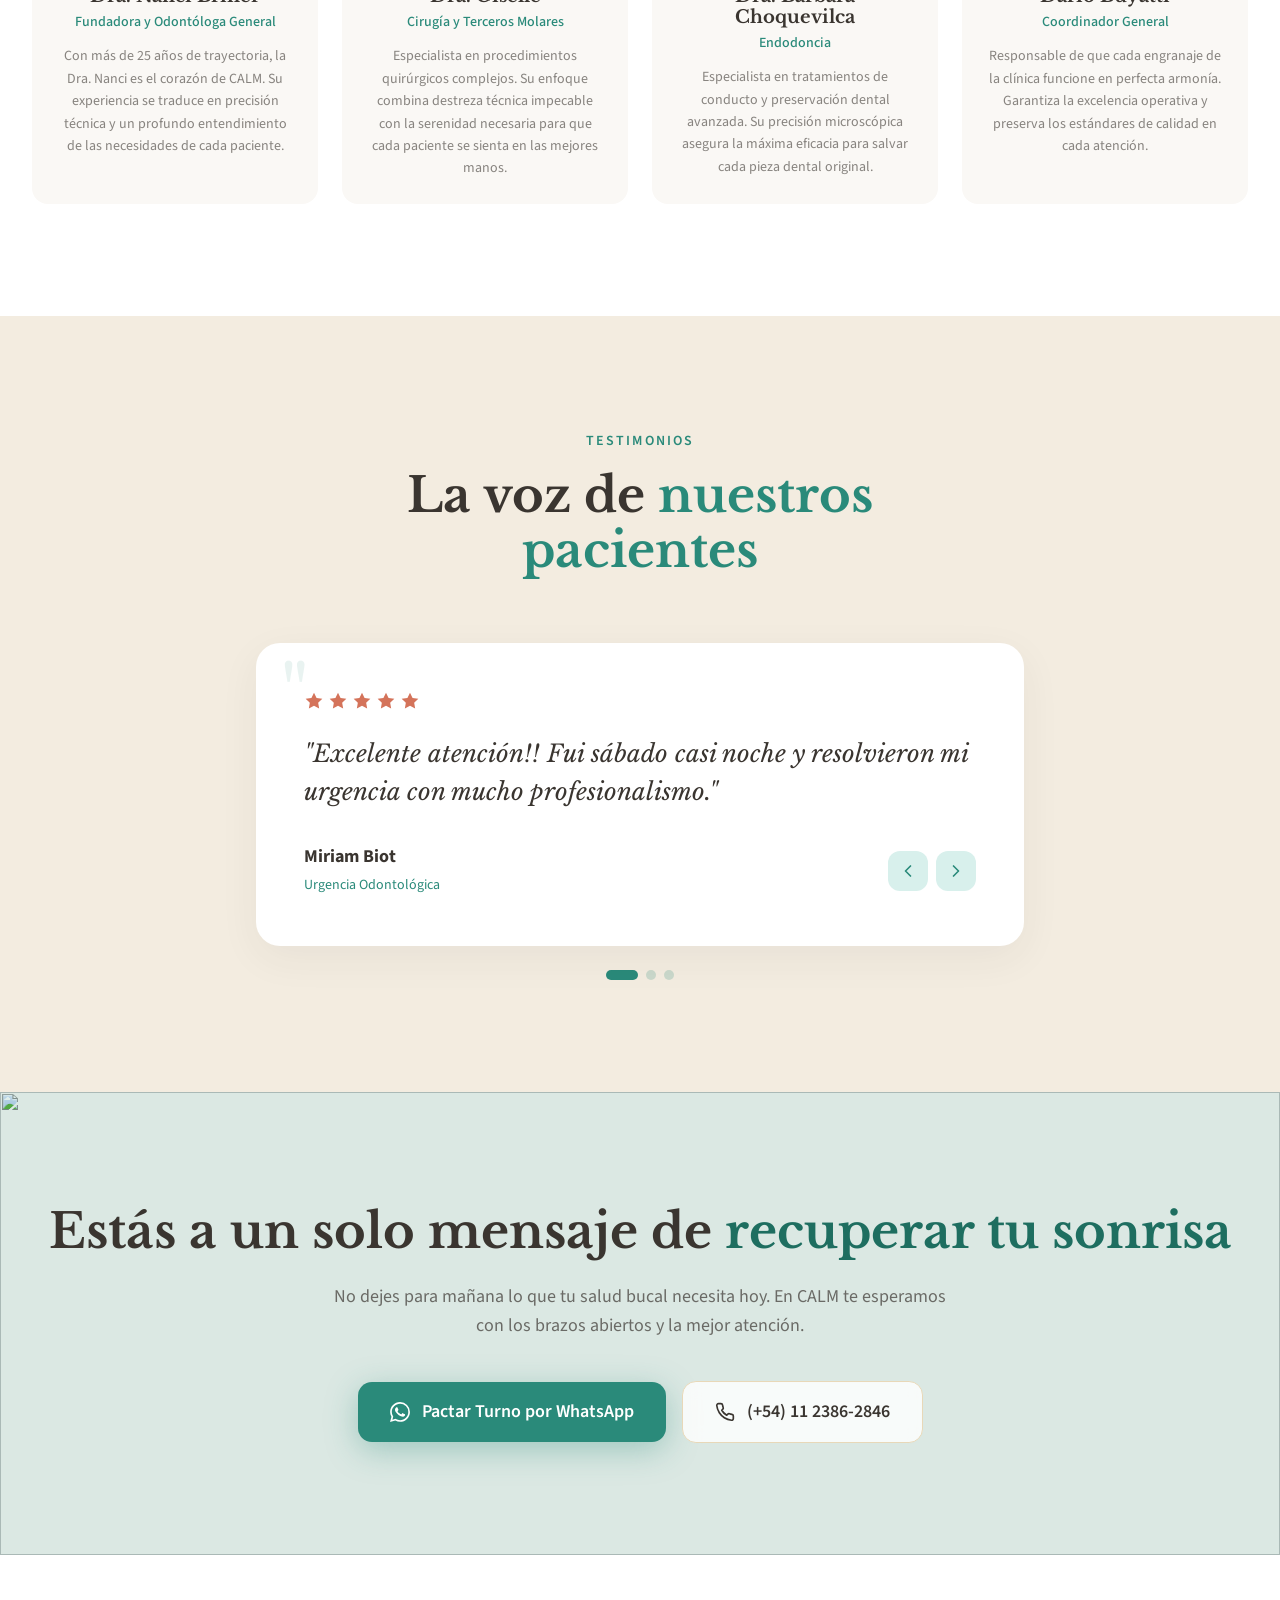
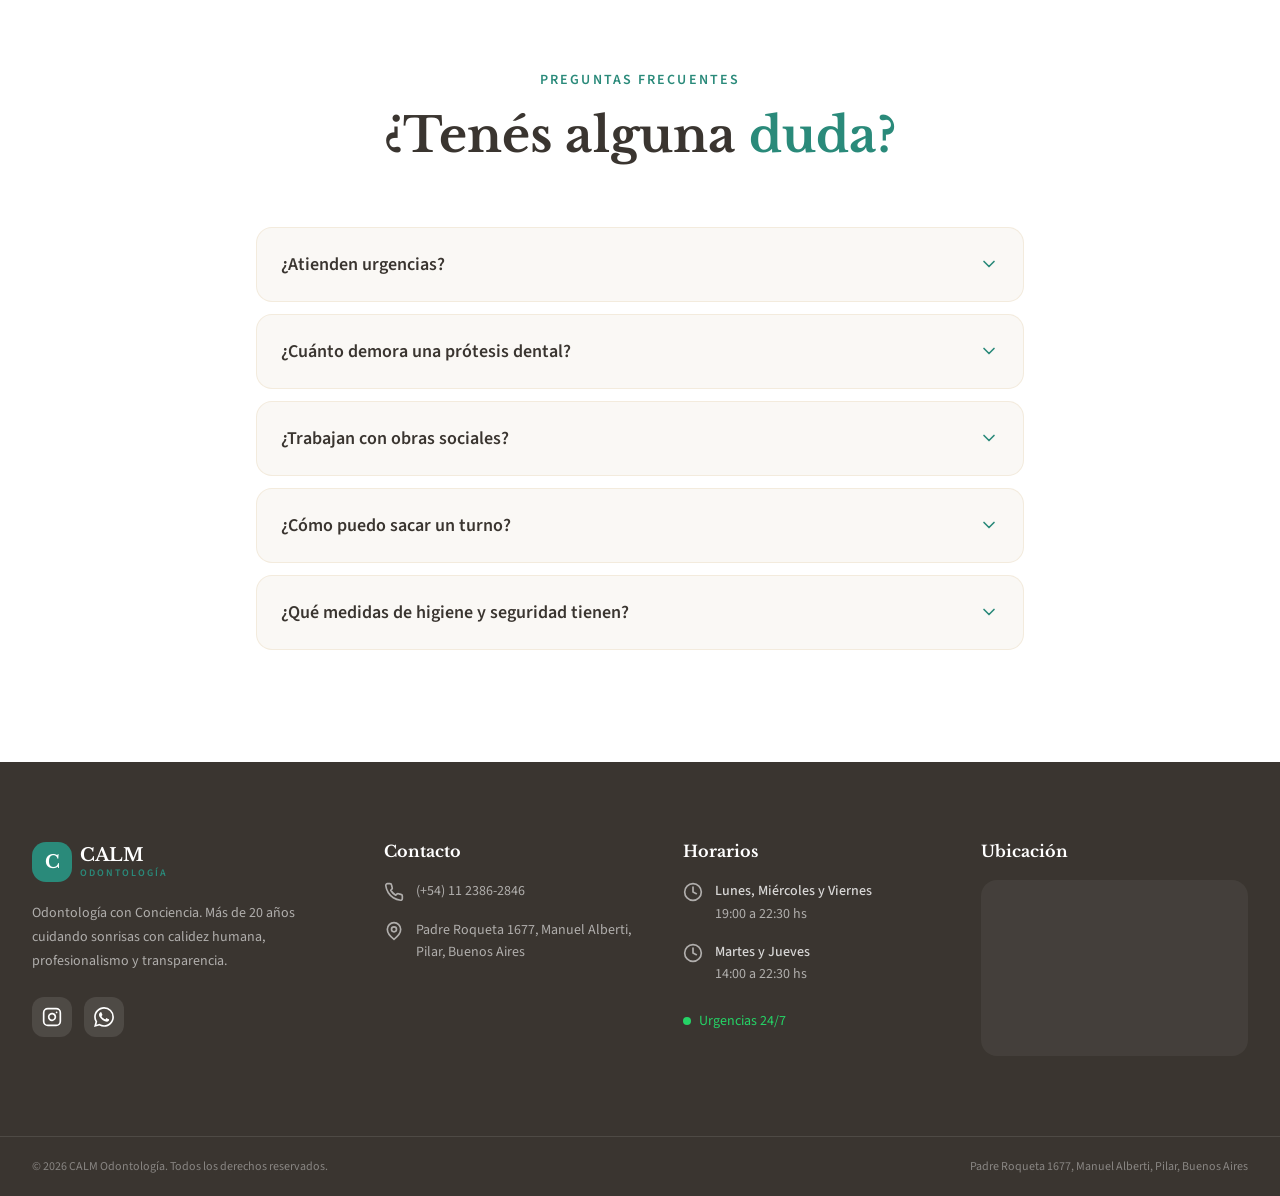
==== commit 1d87c4f7: "Update index.html" ====
--- a/index.html
+++ b/index.html
@@ -51,7 +51,7 @@
         <svg width="16" height="16" viewBox="0 0 24 24" fill="currentColor"><path d="M17.472 14.382c-.297-.149-1.758-.867-2.03-.967-.273-.099-.471-.148-.67.15-.197.297-.767.966-.94 1.164-.173.199-.347.223-.644.075-.297-.15-1.255-.463-2.39-1.475-.883-.788-1.48-1.761-1.653-2.059-.173-.297-.018-.458.13-.606.134-.133.298-.347.446-.52.149-.174.198-.298.298-.497.099-.198.05-.371-.025-.52-.075-.149-.669-1.612-.916-2.207-.242-.579-.487-.5-.669-.51-.173-.008-.371-.01-.57-.01-.198 0-.52.074-.792.372-.272.297-1.04 1.016-1.04 2.479 0 1.462 1.065 2.875 1.213 3.074.149.198 2.096 3.2 5.077 4.487.709.306 1.262.489 1.694.625.712.227 1.36.195 1.871.118.571-.085 1.758-.719 2.006-1.413.248-.694.248-1.289.173-1.413-.074-.124-.272-.198-.57-.347m-5.421 7.403h-.004a9.87 9.87 0 01-5.031-1.378l-.361-.214-3.741.982.998-3.648-.235-.374a9.86 9.86 0 01-1.51-5.26c.001-5.45 4.436-9.884 9.888-9.884 2.64 0 5.122 1.03 6.988 2.898a9.825 9.825 0 012.893 6.994c-.003 5.45-4.437 9.884-9.885 9.884m8.413-18.297A11.815 11.815 0 0012.05 0C5.495 0 .16 5.335.157 11.892c0 2.096.547 4.142 1.588 5.945L.057 24l6.305-1.654a11.882 11.882 0 005.683 1.448h.005c6.554 0 11.89-5.335 11.893-11.893a11.821 11.821 0 00-3.48-8.413z"/></svg>
         Pactar Turno
       </a>
-      <a href="../turnos_index.html" target="_blank" rel="noopener noreferrer" class="btn-cta">
+      <a href="#" target="_blank" rel="noopener noreferrer" class="btn-cta">
         <svg width="16" height="16" viewBox="0 0 24 24" fill="currentColor"><path d="M17.472 14.382c-.297-.149-1.758-.867-2.03-.967-.273-.099-.471-.148-.67.15-.197.297-.767.966-.94 1.164-.173.199-.347.223-.644.075-.297-.15-1.255-.463-2.39-1.475-.883-.788-1.48-1.761-1.653-2.059-.173-.297-.018-.458.13-.606.134-.133.298-.347.446-.52.149-.174.198-.298.298-.497.099-.198.05-.371-.025-.52-.075-.149-.669-1.612-.916-2.207-.242-.579-.487-.5-.669-.51-.173-.008-.371-.01-.57-.01-.198 0-.52.074-.792.372-.272.297-1.04 1.016-1.04 2.479 0 1.462 1.065 2.875 1.213 3.074.149.198 2.096 3.2 5.077 4.487.709.306 1.262.489 1.694.625.712.227 1.36.195 1.871.118.571-.085 1.758-.719 2.006-1.413.248-.694.248-1.289.173-1.413-.074-.124-.272-.198-.57-.347m-5.421 7.403h-.004a9.87 9.87 0 01-5.031-1.378l-.361-.214-3.741.982.998-3.648-.235-.374a9.86 9.86 0 01-1.51-5.26c.001-5.45 4.436-9.884 9.888-9.884 2.64 0 5.122 1.03 6.988 2.898a9.825 9.825 0 012.893 6.994c-.003 5.45-4.437 9.884-9.885 9.884m8.413-18.297A11.815 11.815 0 0012.05 0C5.495 0 .16 5.335.157 11.892c0 2.096.547 4.142 1.588 5.945L.057 24l6.305-1.654a11.882 11.882 0 005.683 1.448h.005c6.554 0 11.89-5.335 11.893-11.893a11.821 11.821 0 00-3.48-8.413z"/></svg>
         Agendar Turno
       </a>
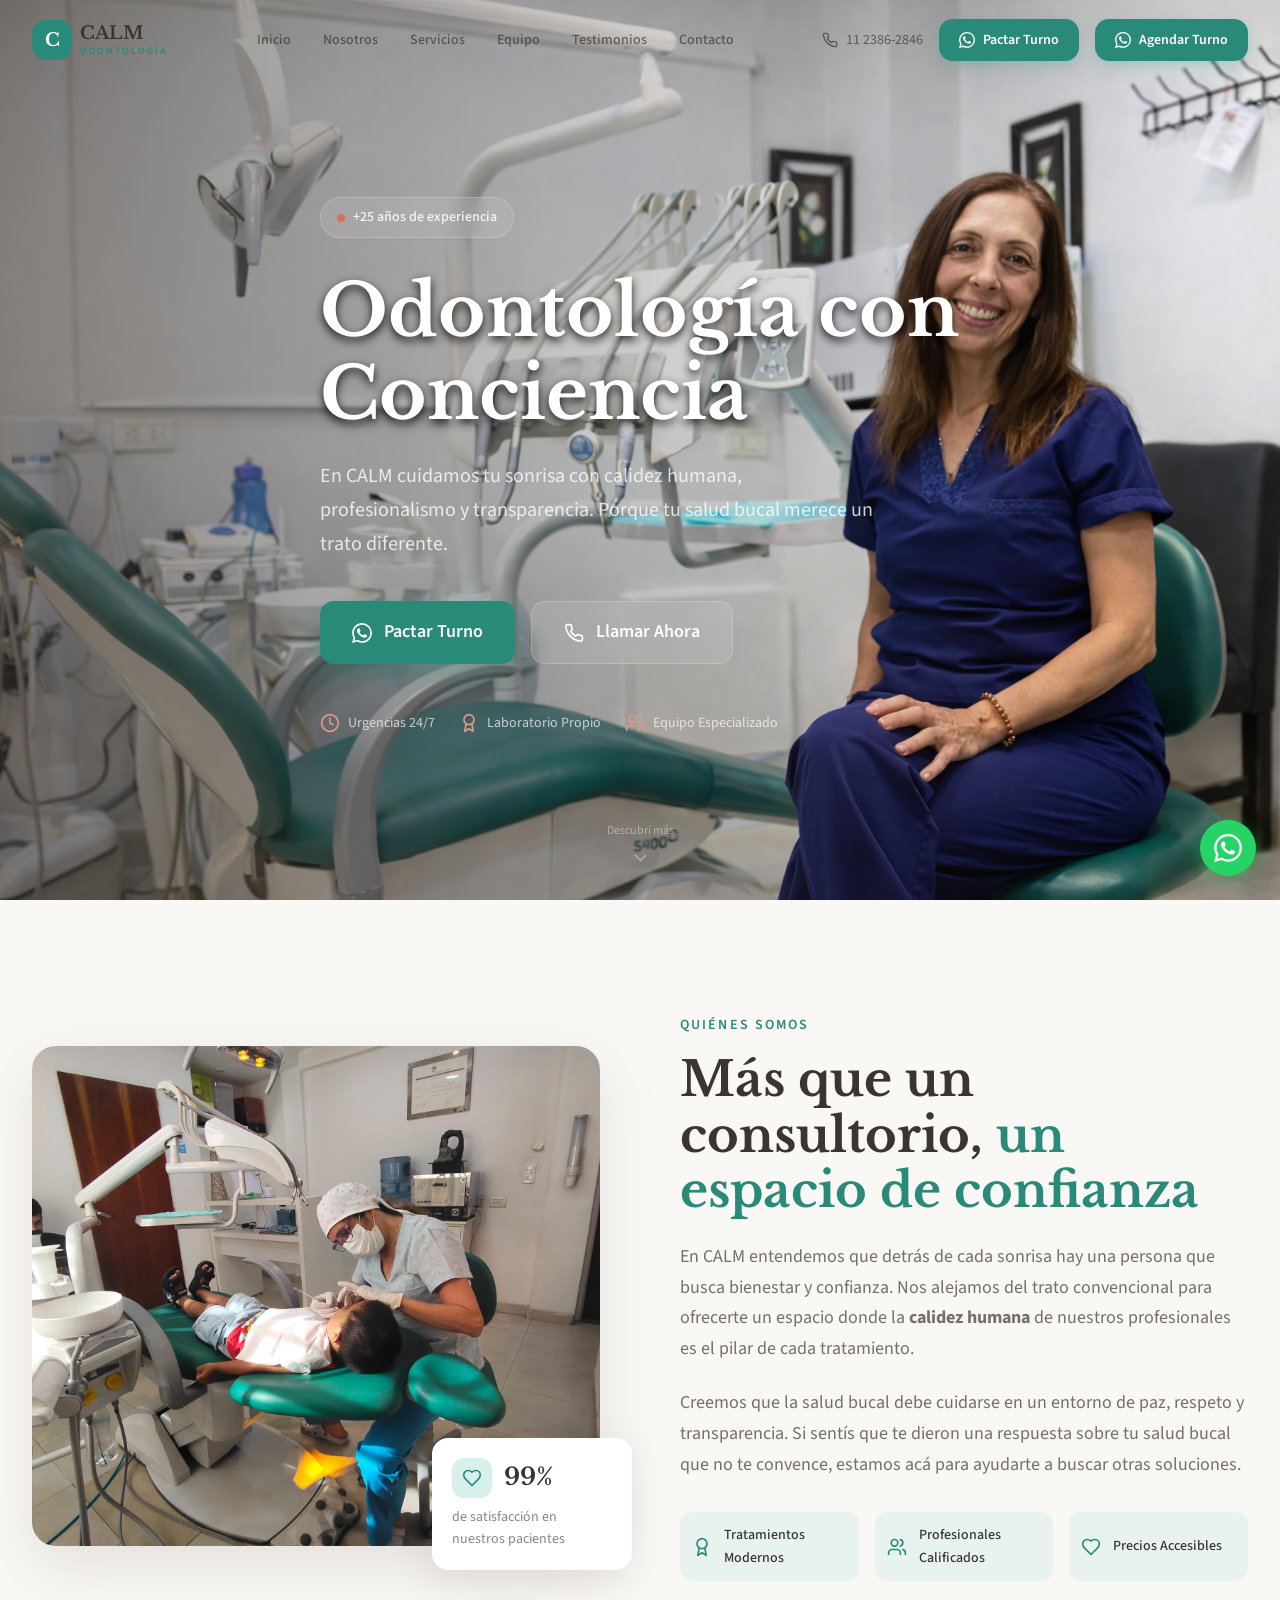
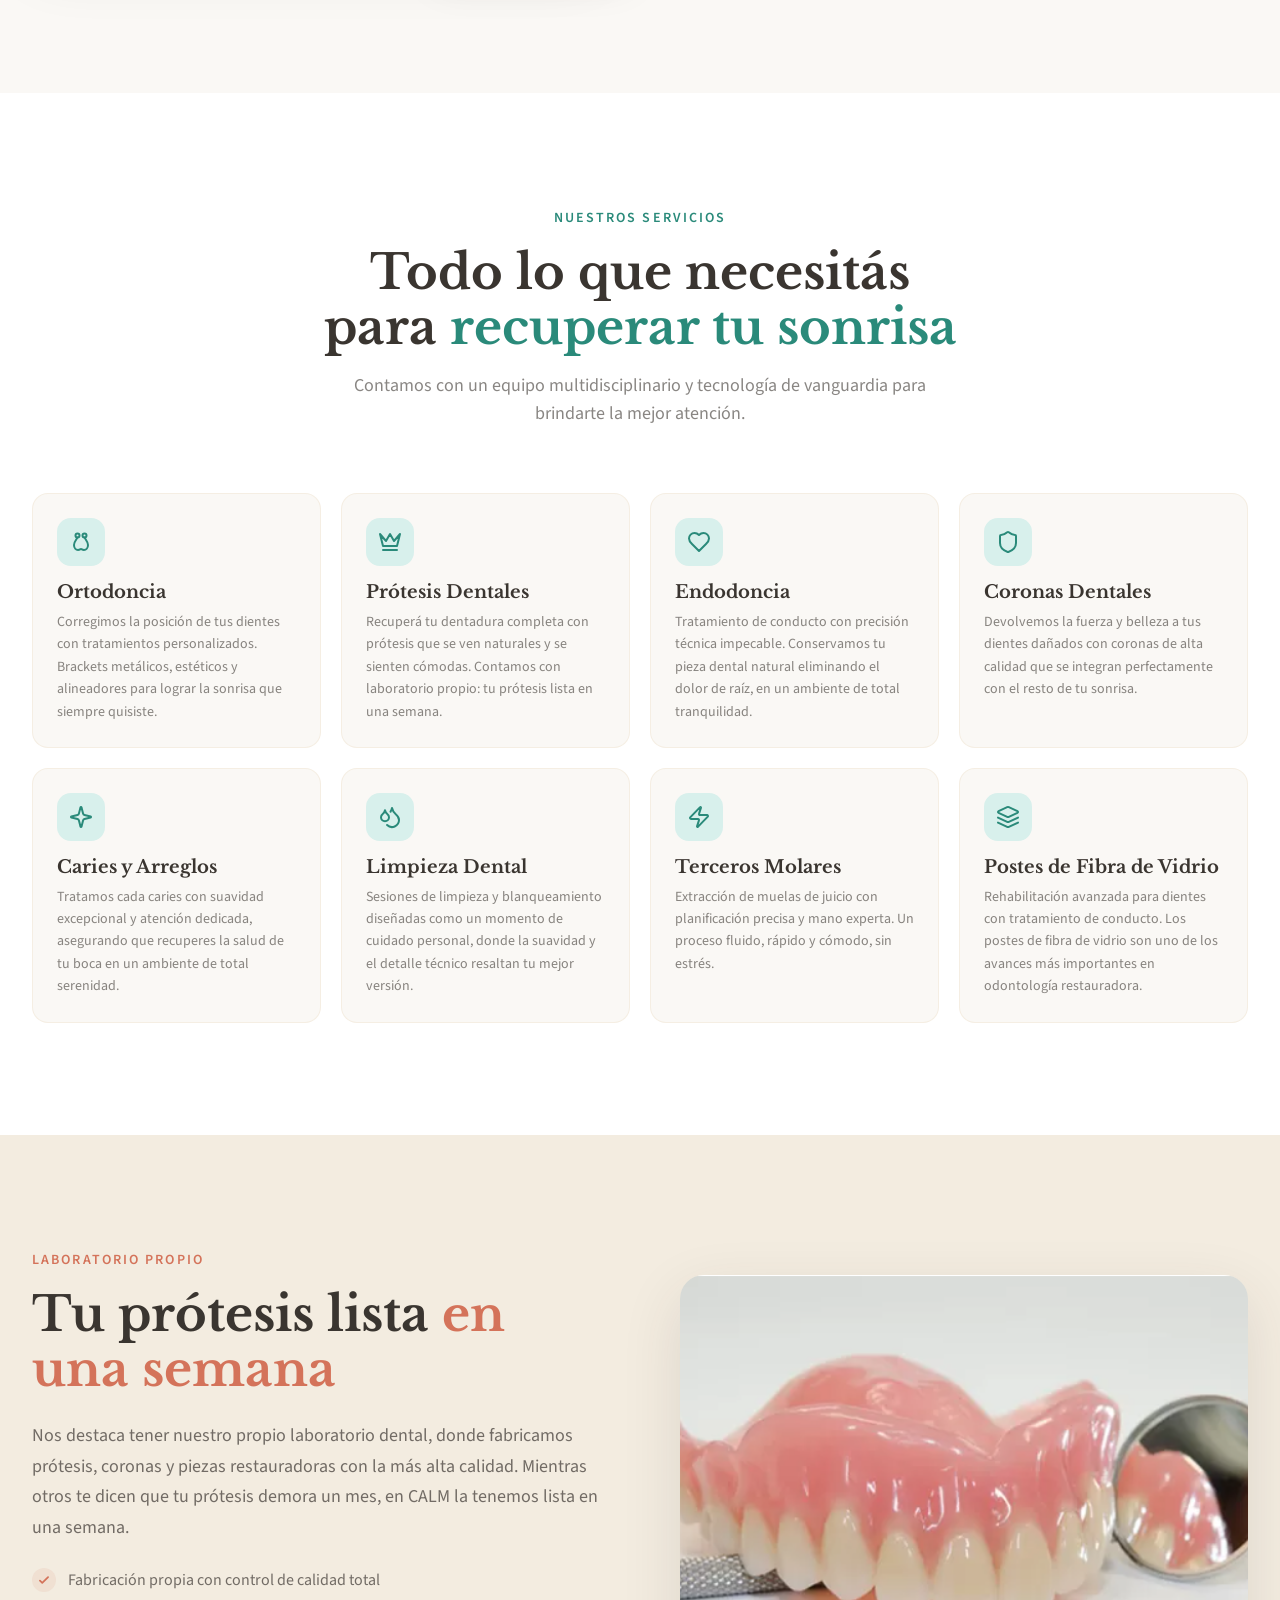
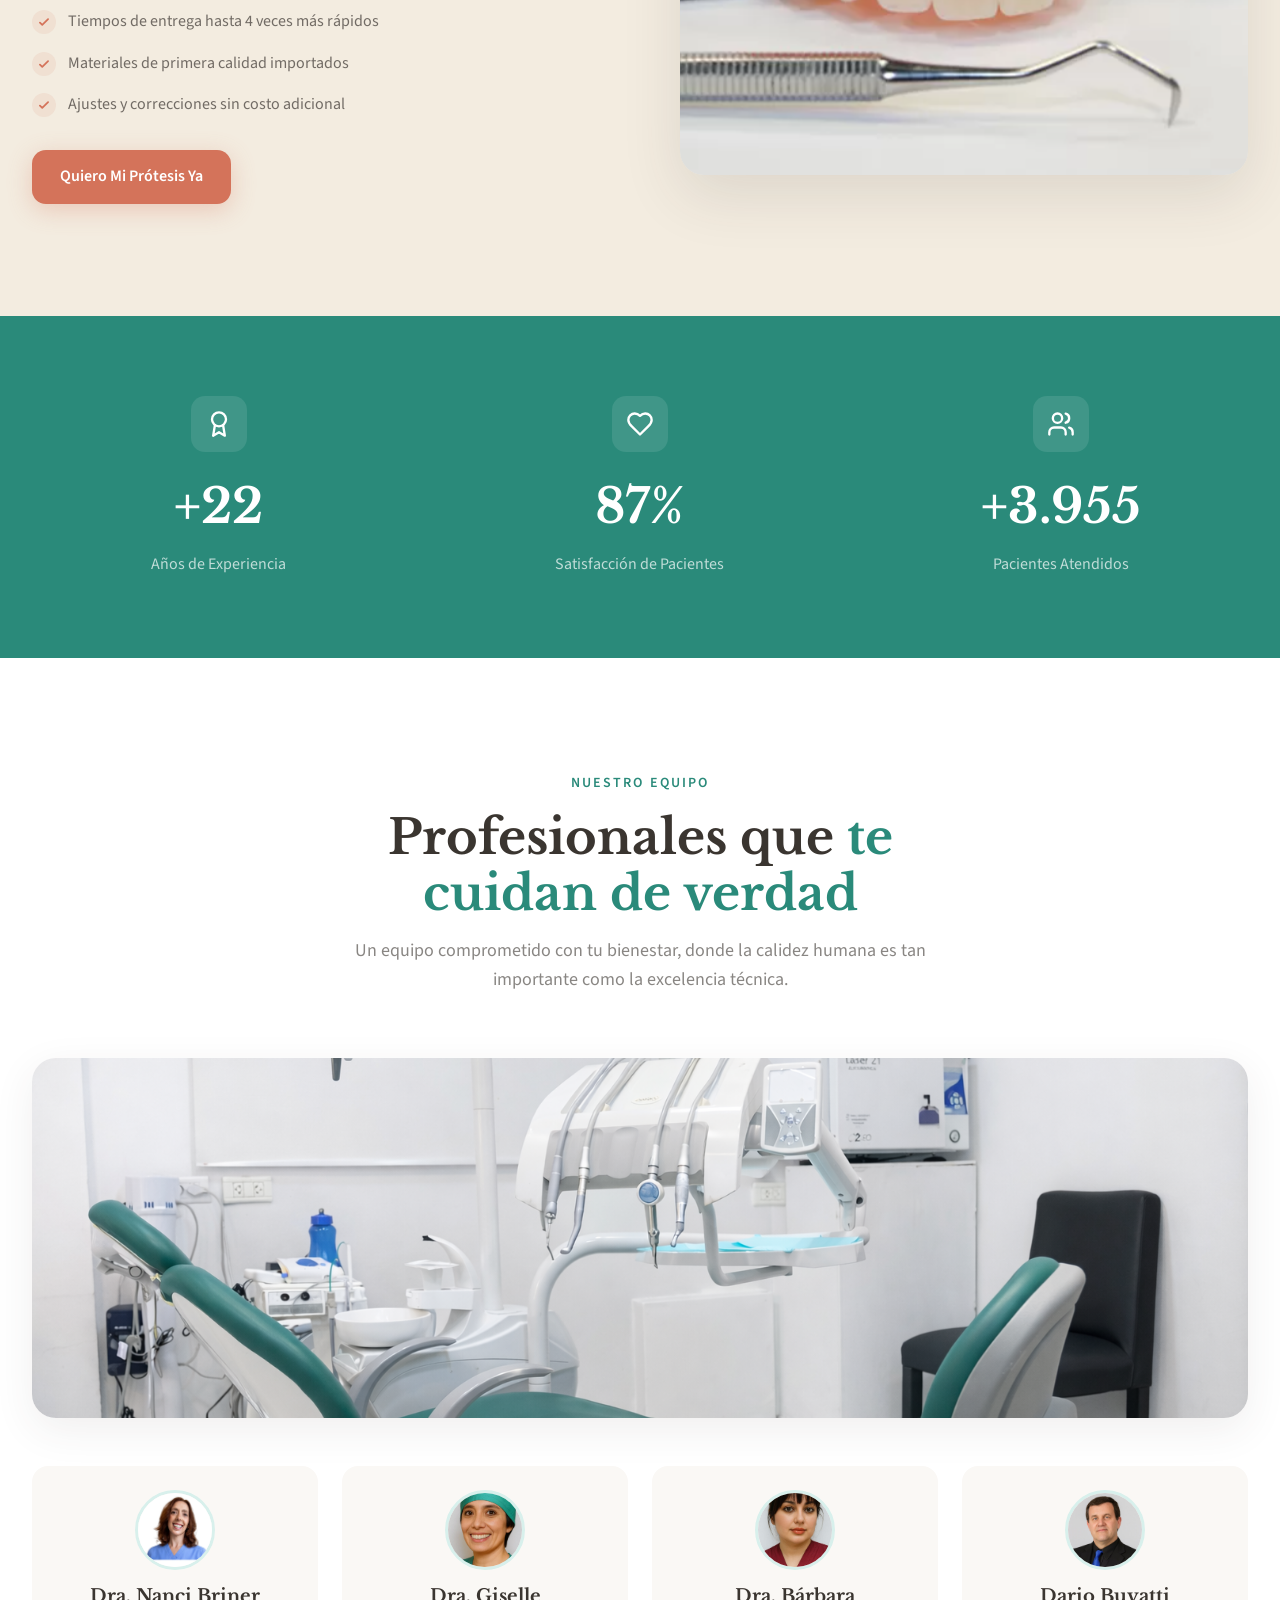
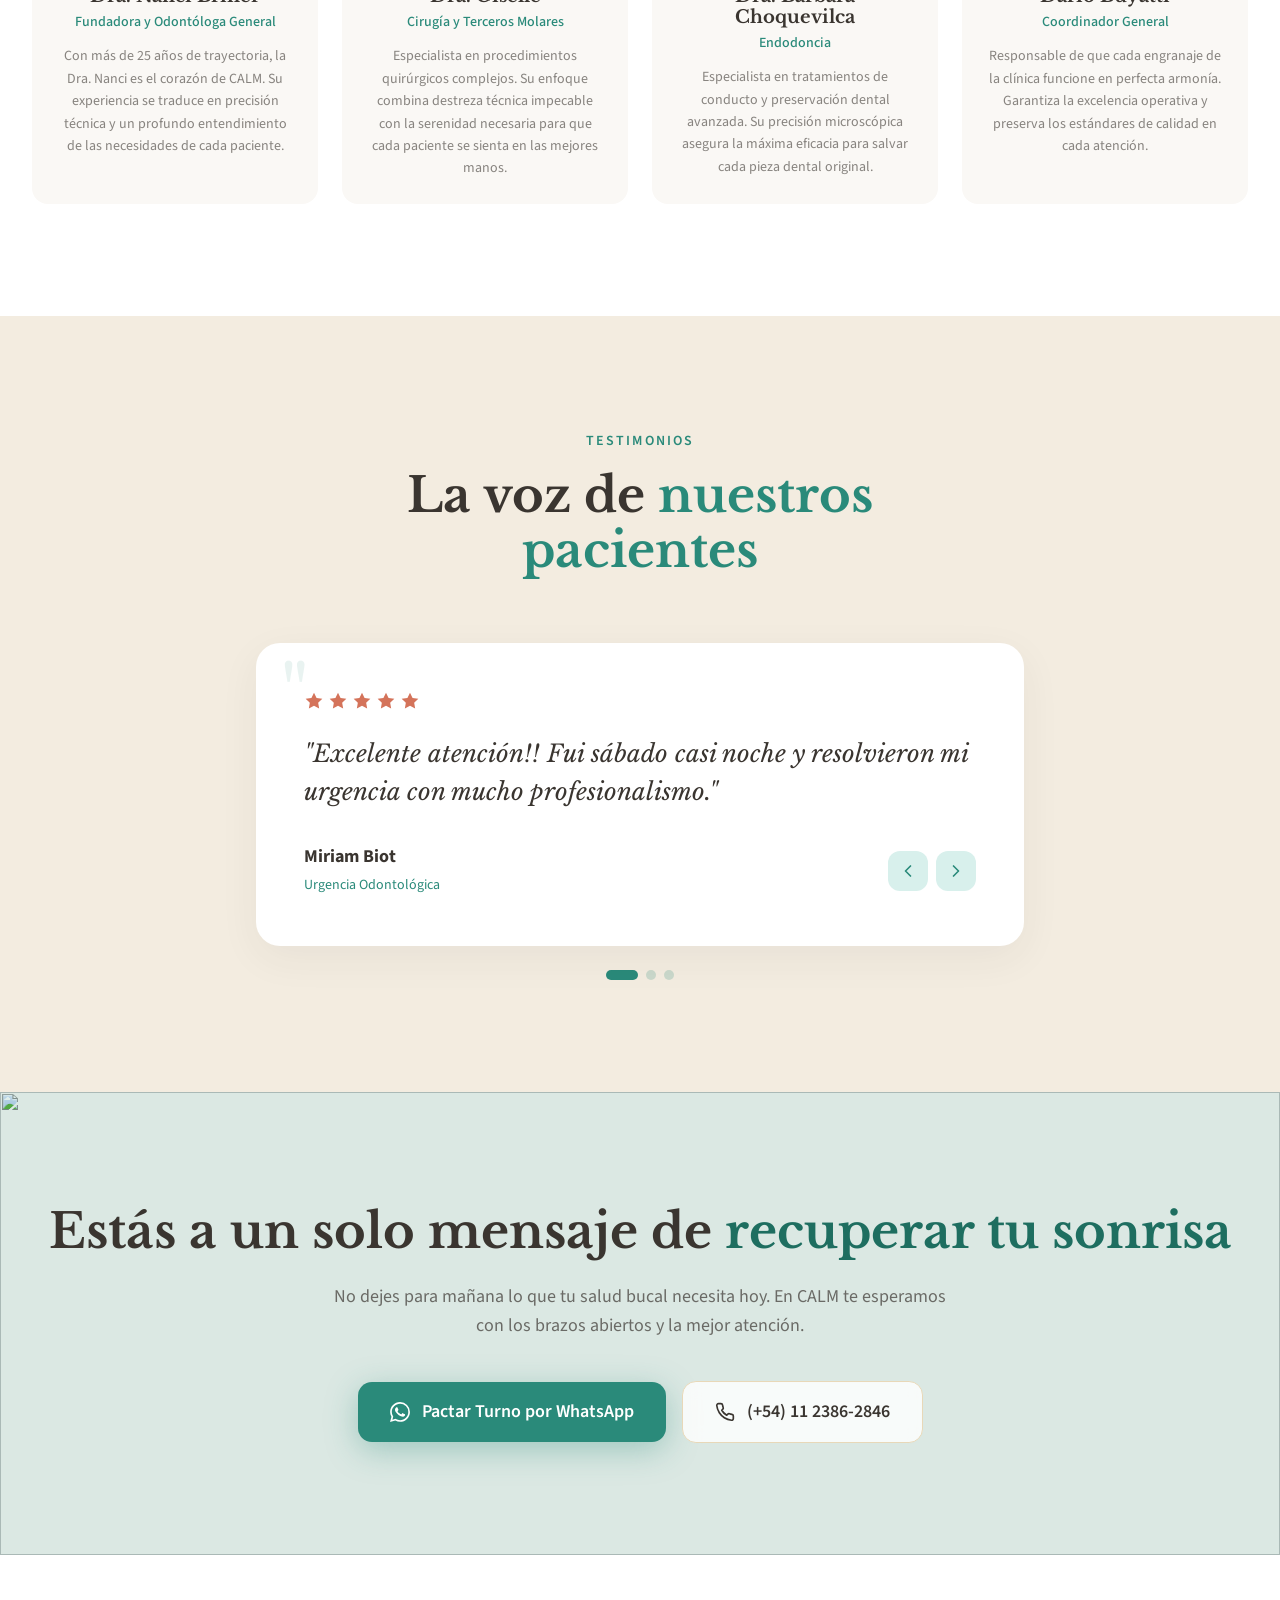
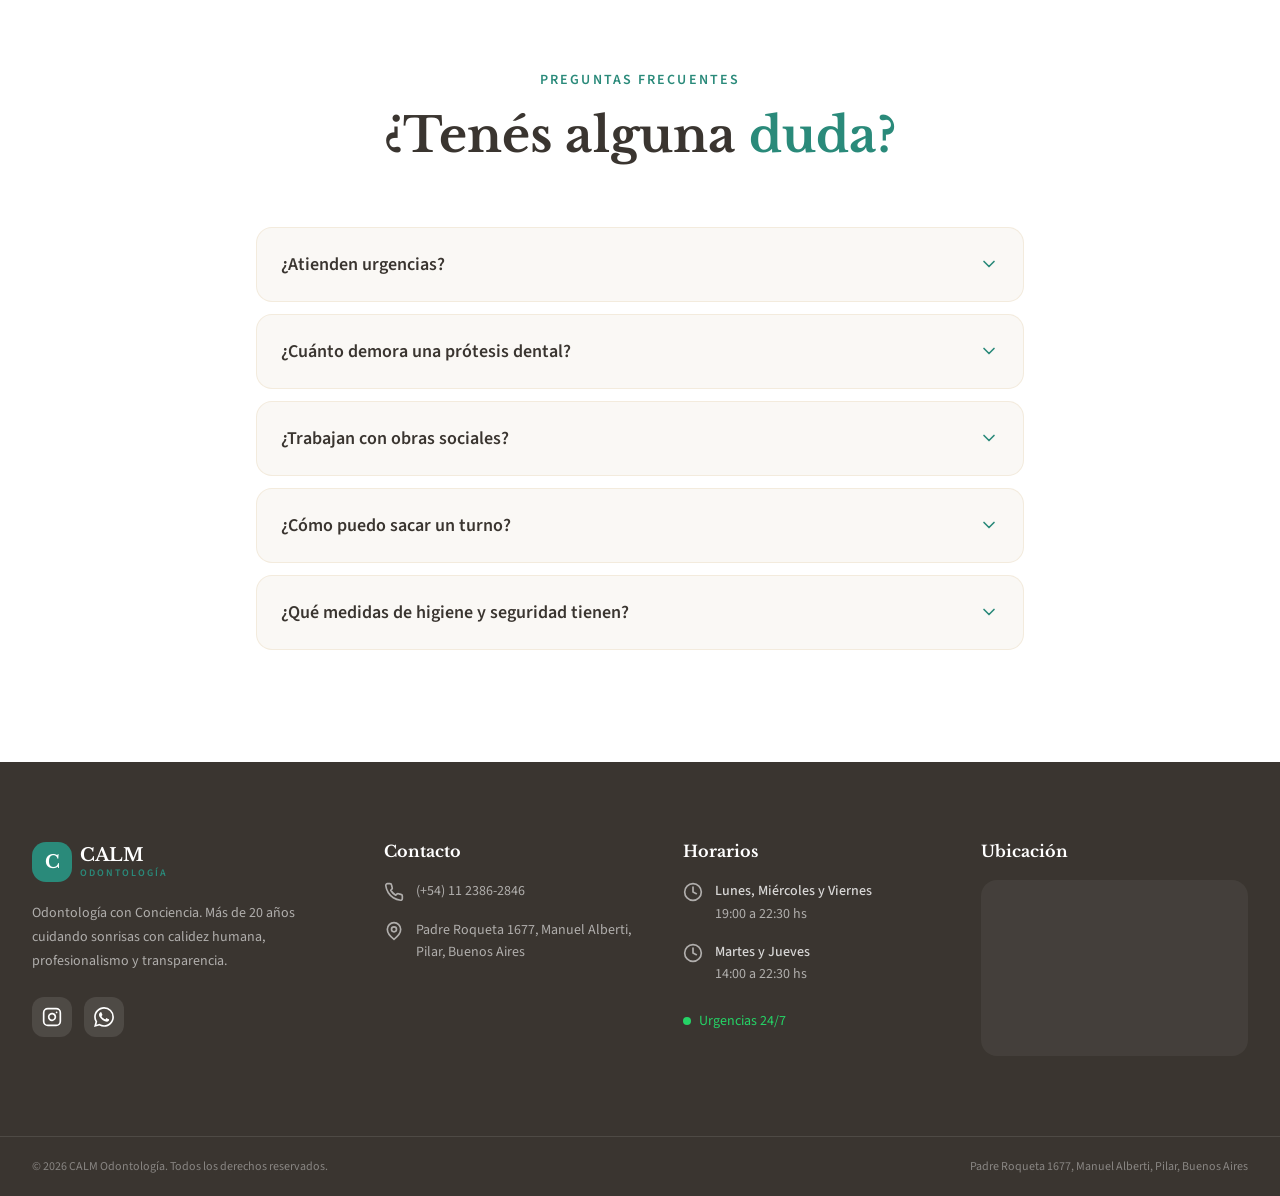
==== commit c8a19875: "Update index.html" ====
--- a/index.html
+++ b/index.html
@@ -93,7 +93,7 @@
       <span>+25 años de experiencia</span>
     </div>
 
-    <h1>Odontología<span class="accent" ><strong> con Conciencia</strong></span></h1>
+    <h1>Odontología<span ><strong> con Conciencia</strong></span></h1>
 
     <p class="hero-desc">En CALM cuidamos tu sonrisa con calidez humana, profesionalismo y transparencia. Porque tu salud bucal merece un trato diferente.</p>
 
--- a/styles.css
+++ b/styles.css
@@ -335,8 +335,13 @@
   font-weight: 700;
   color: var(--white);
   margin-bottom: 1.5rem;
-}
-.hero h1 .accent { color: var(--coral-light); }
+   text-shadow: 0 4px 10px rgba(0, 0, 0, 0.85);
+  
+}
+.hero h1 .accent { color: var(--coral);
+text-shadow: 0 4px 10px rgba(0, 0, 0, 0.85);
+}
+
 .hero-desc {
   font-size: clamp(1.05rem, 2vw, 1.25rem);
   color: rgba(255,255,255,0.8);
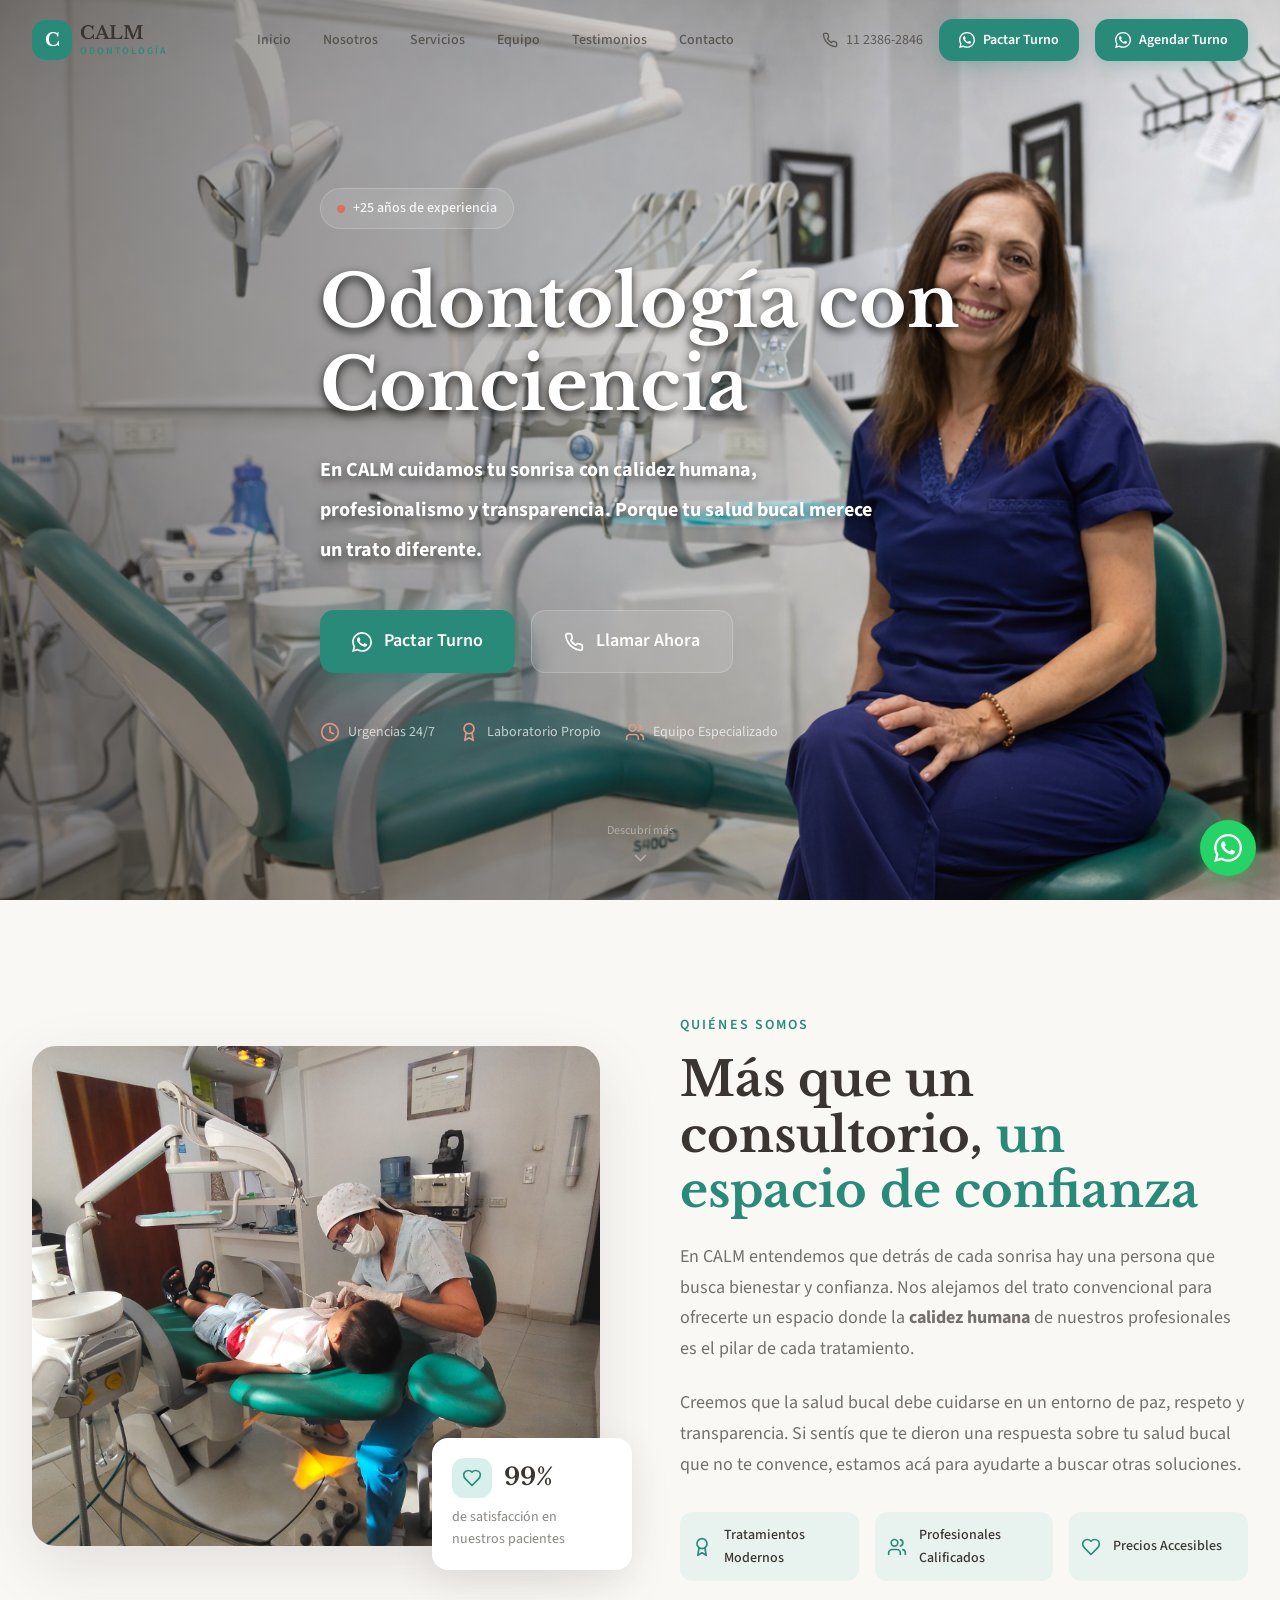
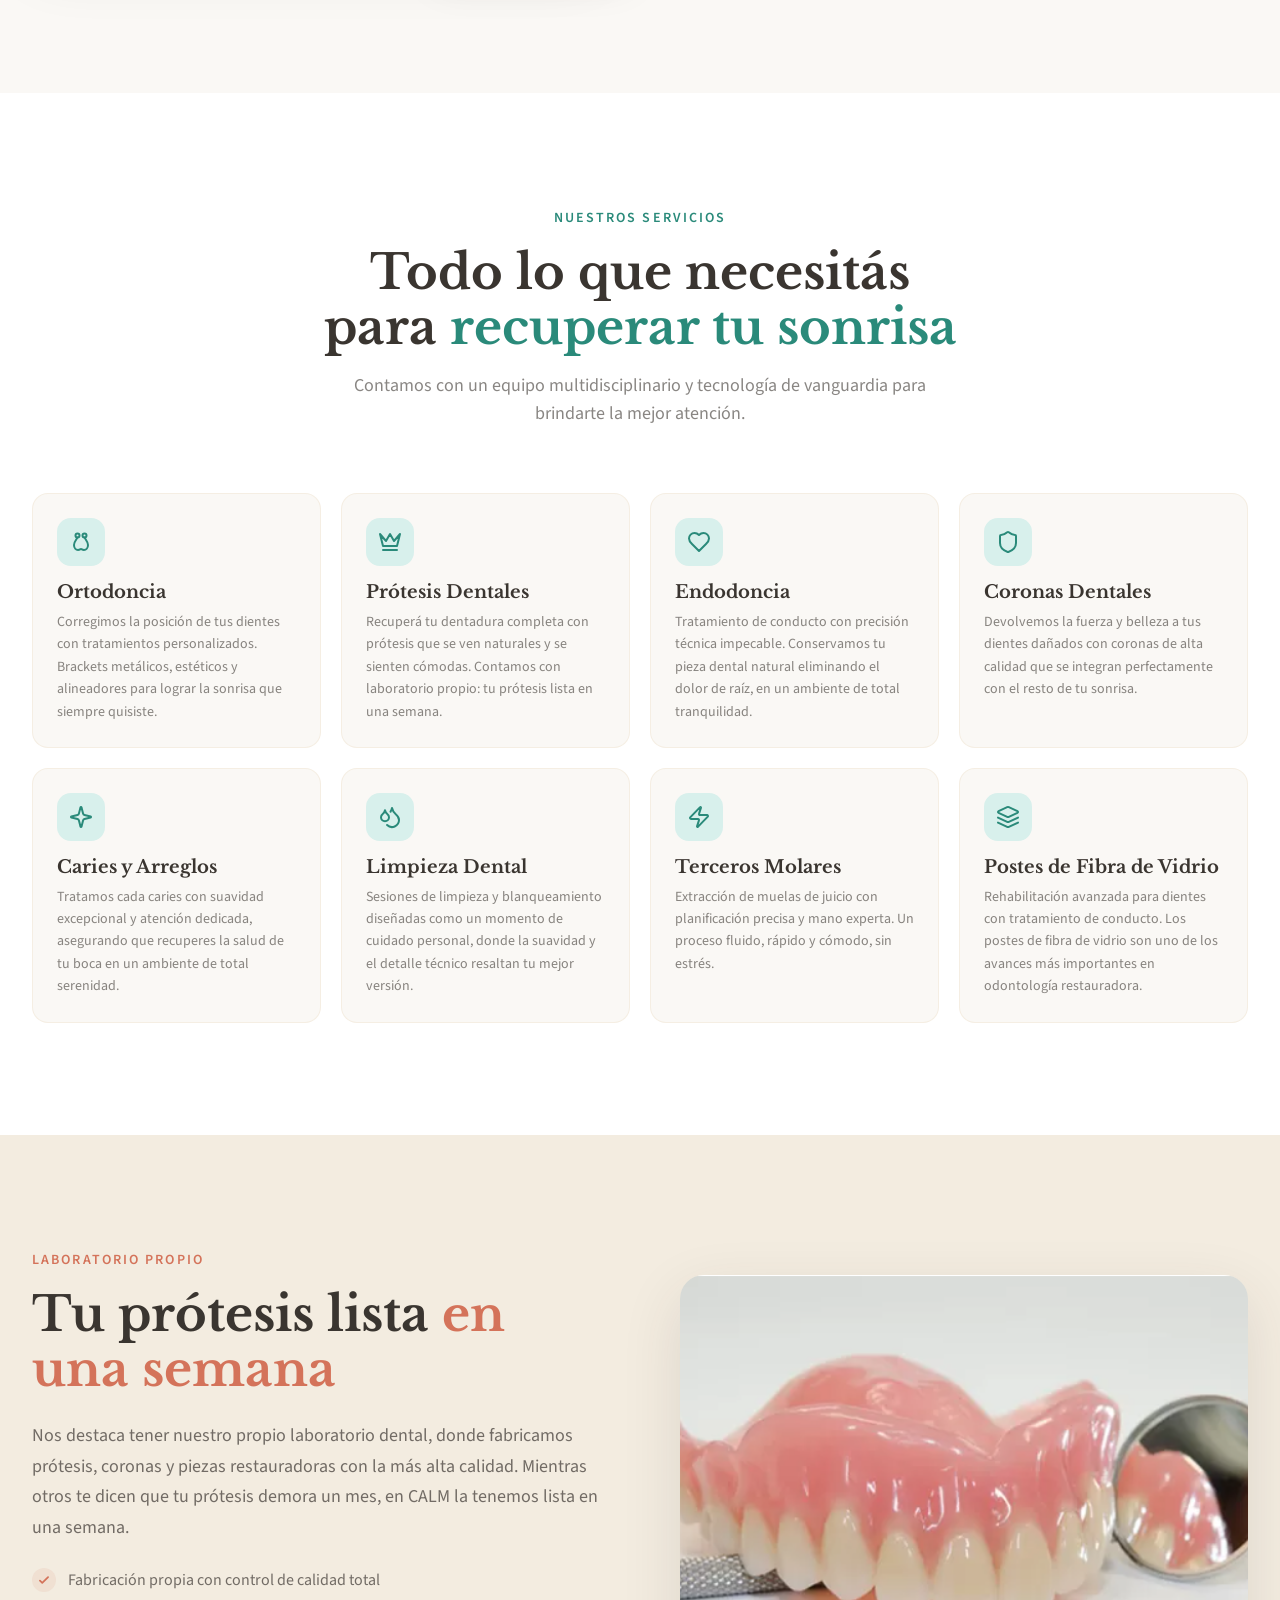
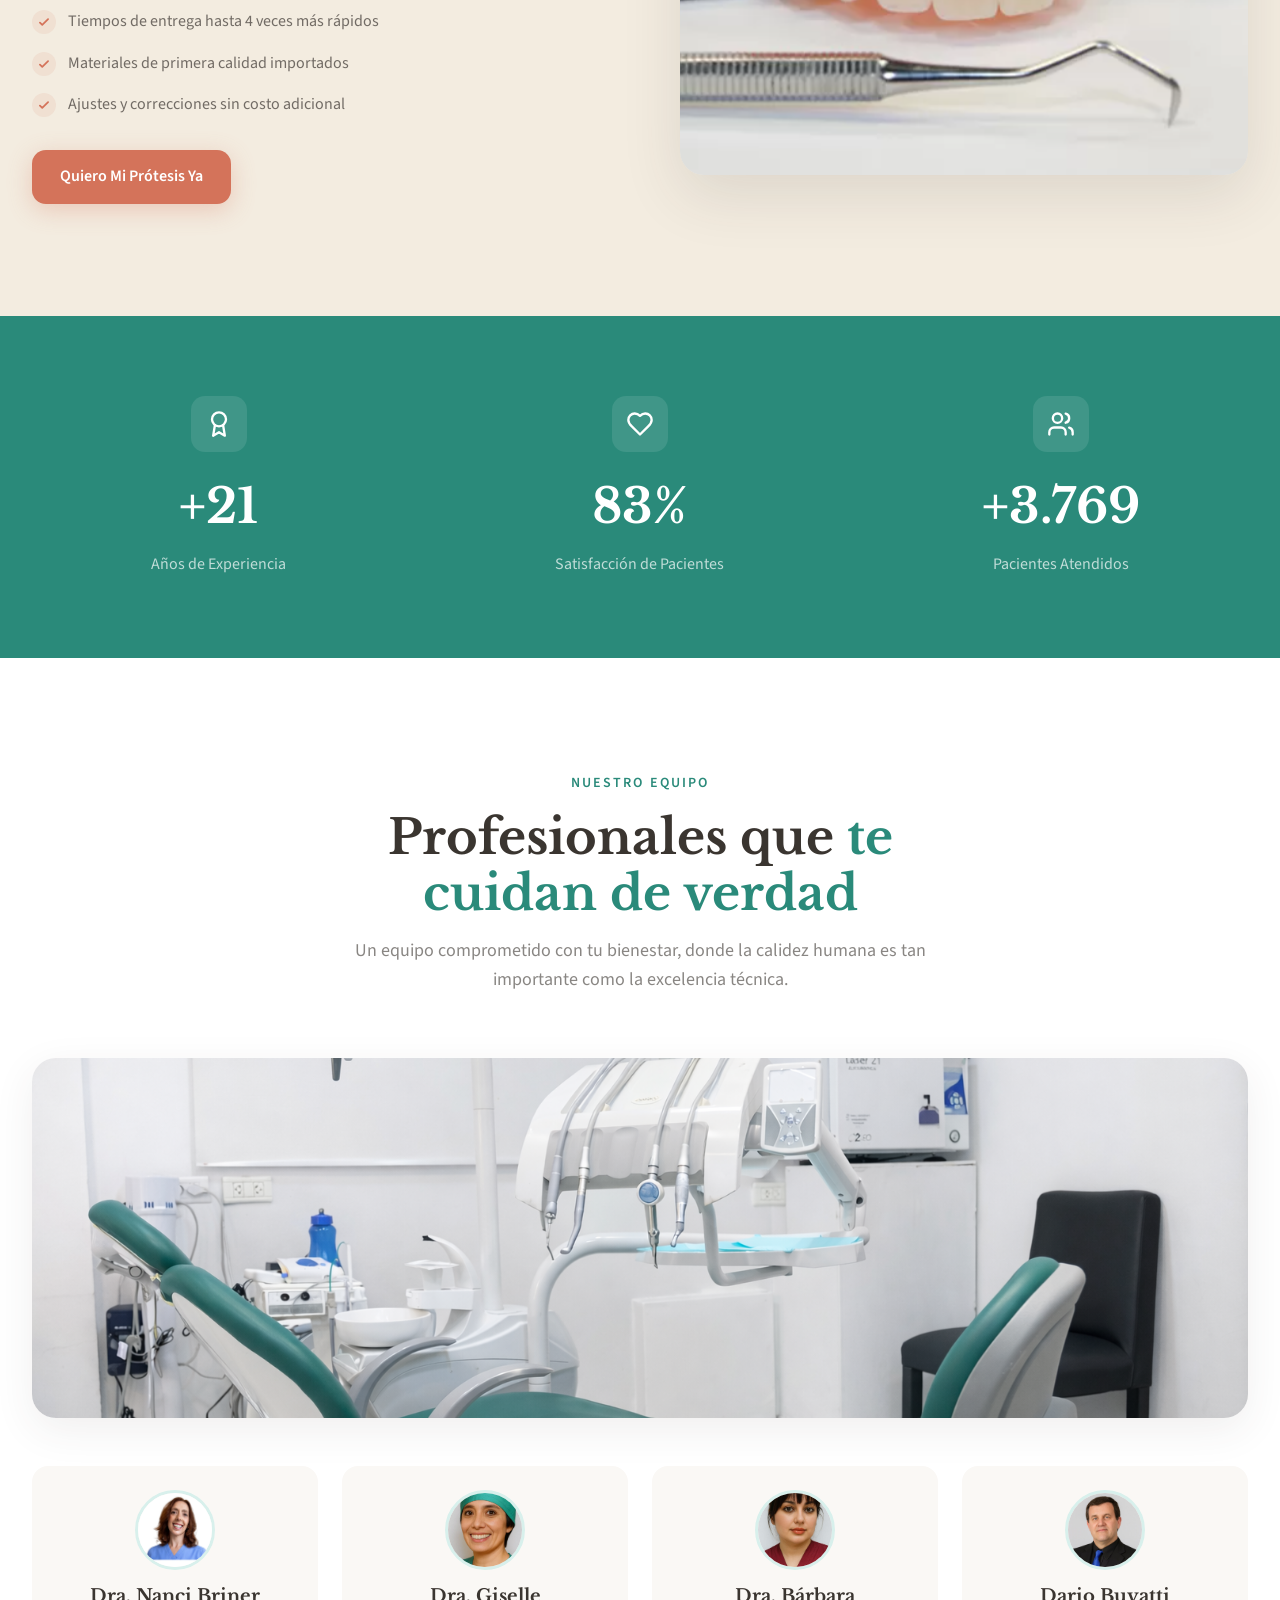
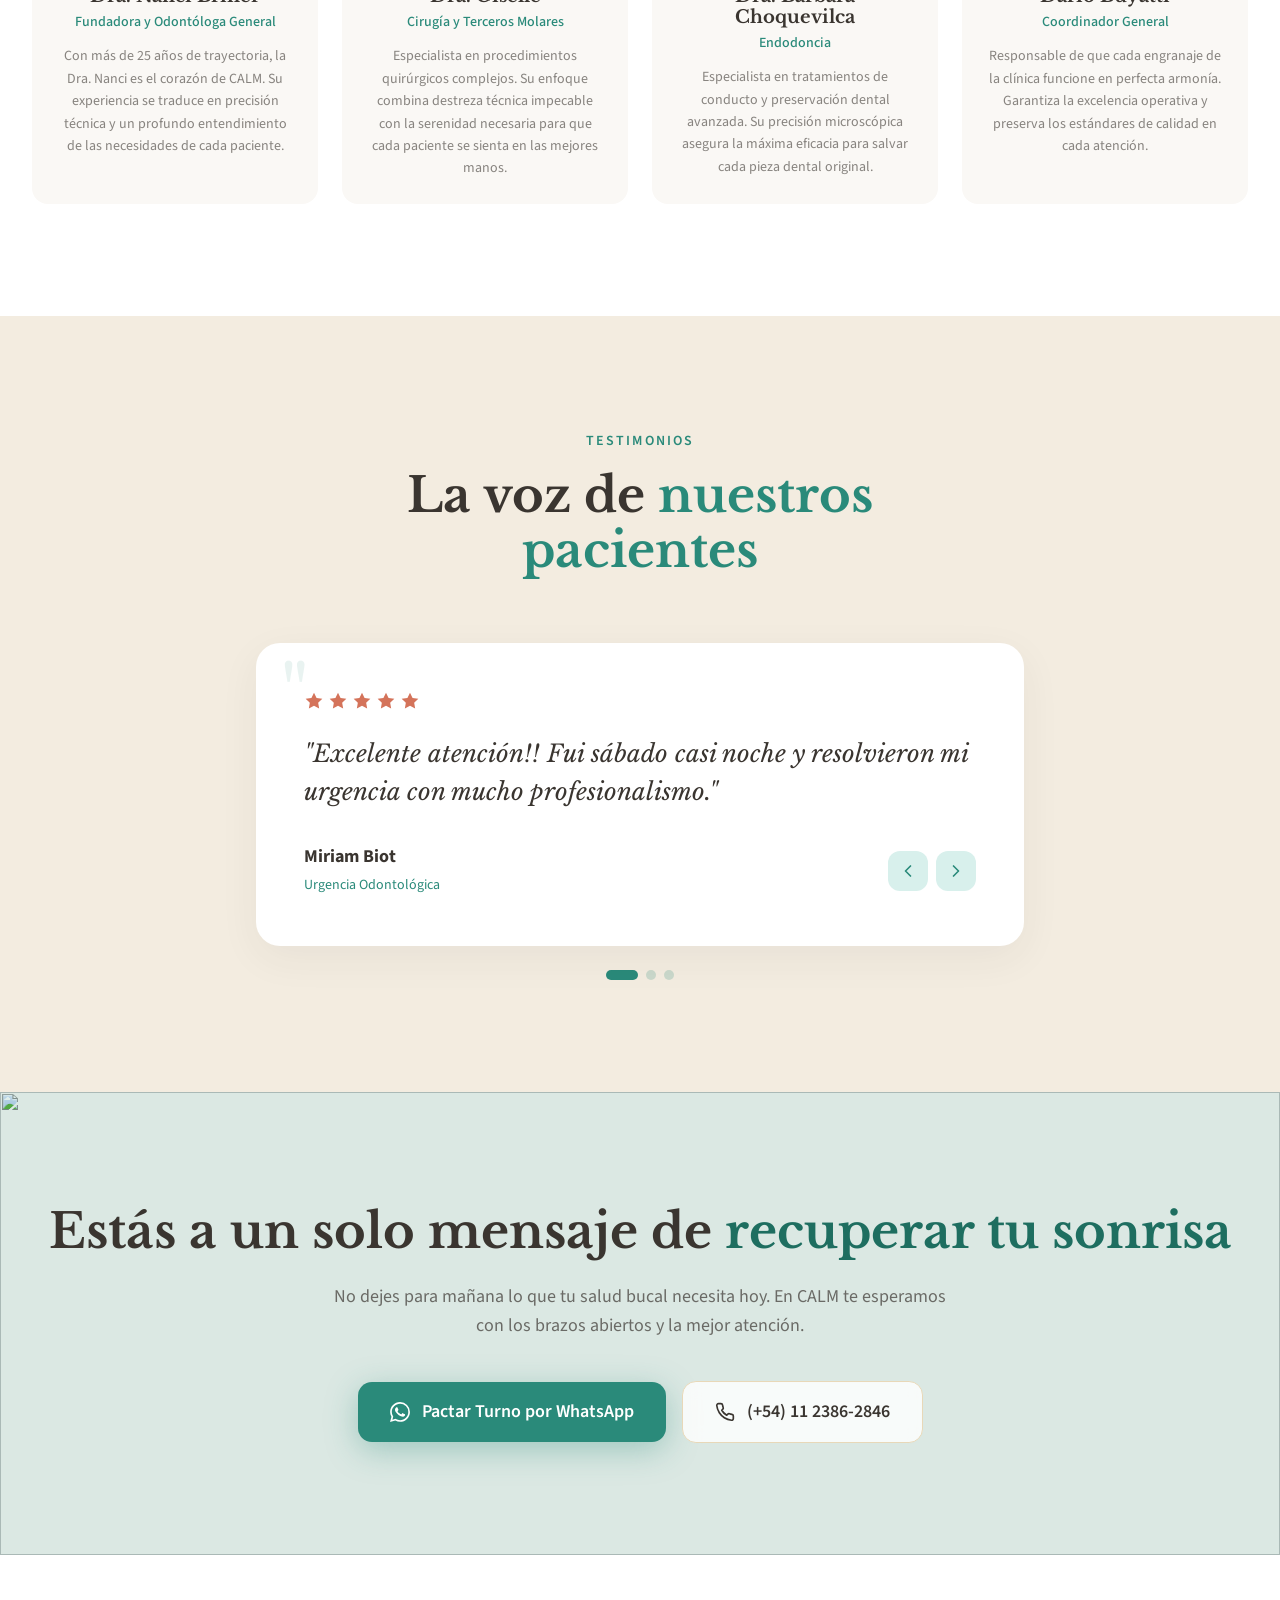
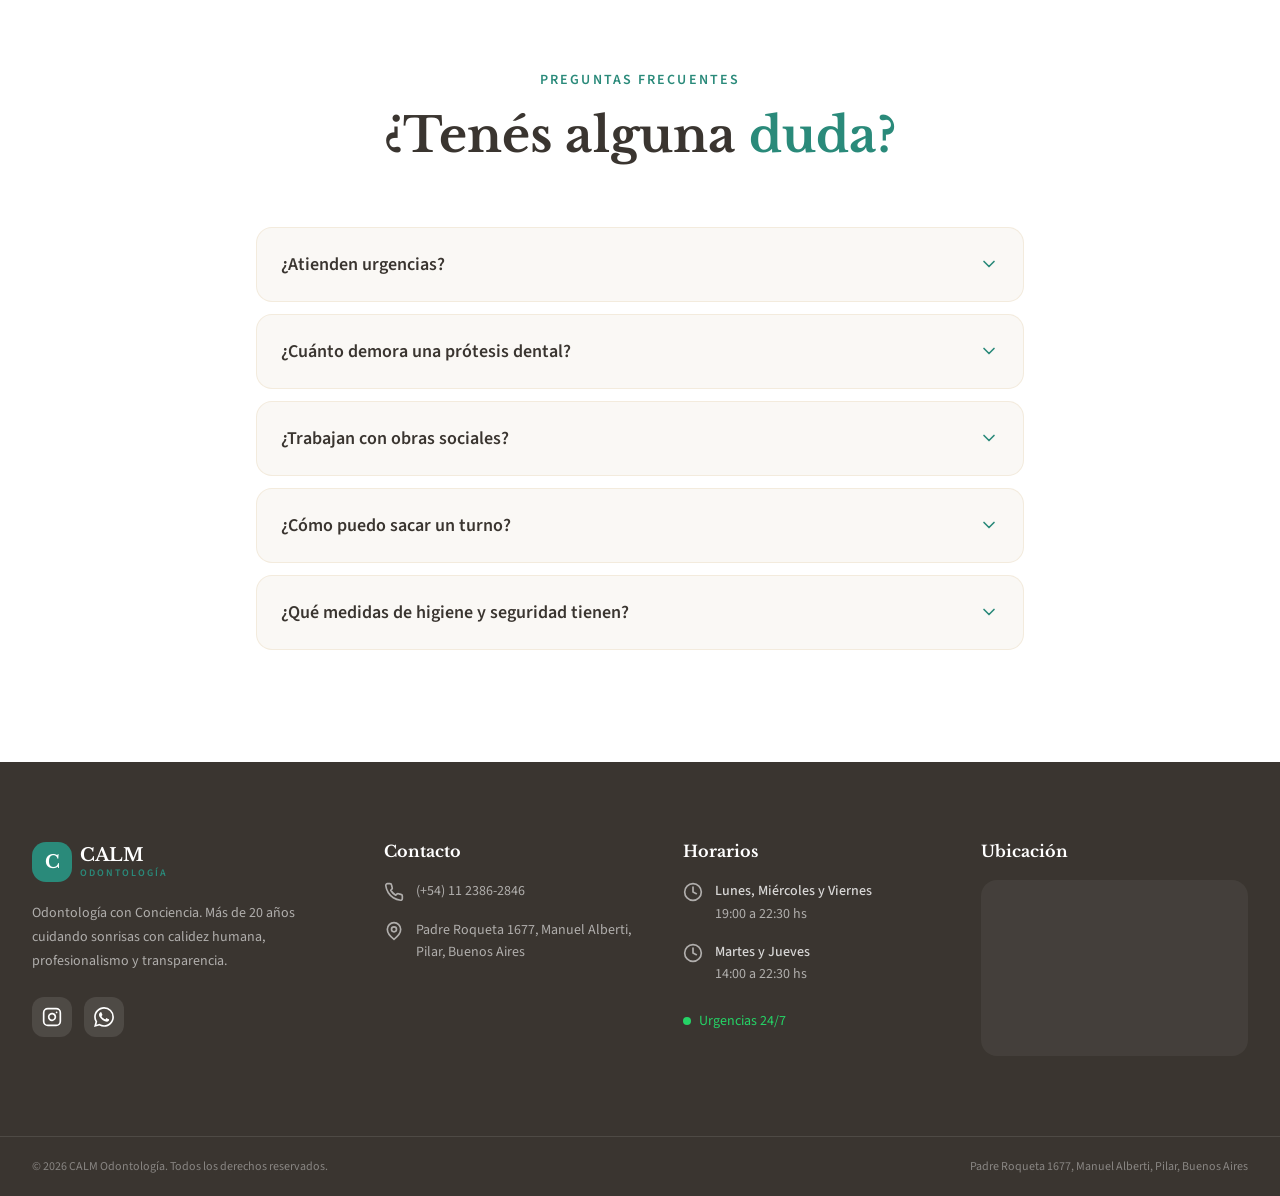
==== commit 9fb76fab: "Update index.html" ====
--- a/index.html
+++ b/index.html
@@ -82,6 +82,7 @@
      HERO SECTION
      ============================================ -->
 <section class="hero" id="inicio">
+  <div class="container">
     <div class="hero-bg">
       <img src="../imagenes/consultorio 4 hd.png" alt="CALM Odontología consultorio" loading="eager" decoding="async"/>
       <div class="hero-overlay"></div>
@@ -95,7 +96,7 @@
 
     <h1>Odontología<span ><strong> con Conciencia</strong></span></h1>
 
-    <p class="hero-desc">En CALM cuidamos tu sonrisa con calidez humana, profesionalismo y transparencia. Porque tu salud bucal merece un trato diferente.</p>
+    <p class="hero-desc"><strong>En CALM cuidamos tu sonrisa con calidez humana, profesionalismo y transparencia. Porque tu salud bucal merece un trato diferente.</strong></p>
 
     <div class="hero-buttons">
       <a href="https://wa.me/541123862846?text=Hola%2C%20quiero%20pactar%20un%20turno" target="_blank" rel="noopener noreferrer" class="btn-hero-primary">
@@ -127,6 +128,7 @@
   <div class="hero-scroll">
     <span>Descubrí más</span>
     <svg xmlns="http://www.w3.org/2000/svg" width="20" height="20" viewBox="0 0 24 24" fill="none" stroke="currentColor" stroke-width="2" stroke-linecap="round" stroke-linejoin="round"><polyline points="6 9 12 15 18 9"/></svg>
+  </div>
   </div>
 </section>
 
--- a/styles.css
+++ b/styles.css
@@ -344,10 +344,11 @@
 
 .hero-desc {
   font-size: clamp(1.05rem, 2vw, 1.25rem);
-  color: rgba(255,255,255,0.8);
-  line-height: 1.7;
+  color: var(--white);
+  line-height: 2;
   margin-bottom: 2.5rem;
   max-width: 560px;
+   text-shadow: 0 4px 10px rgba(0,0,0,0.6);
 }
 .hero-buttons {
   display: flex;
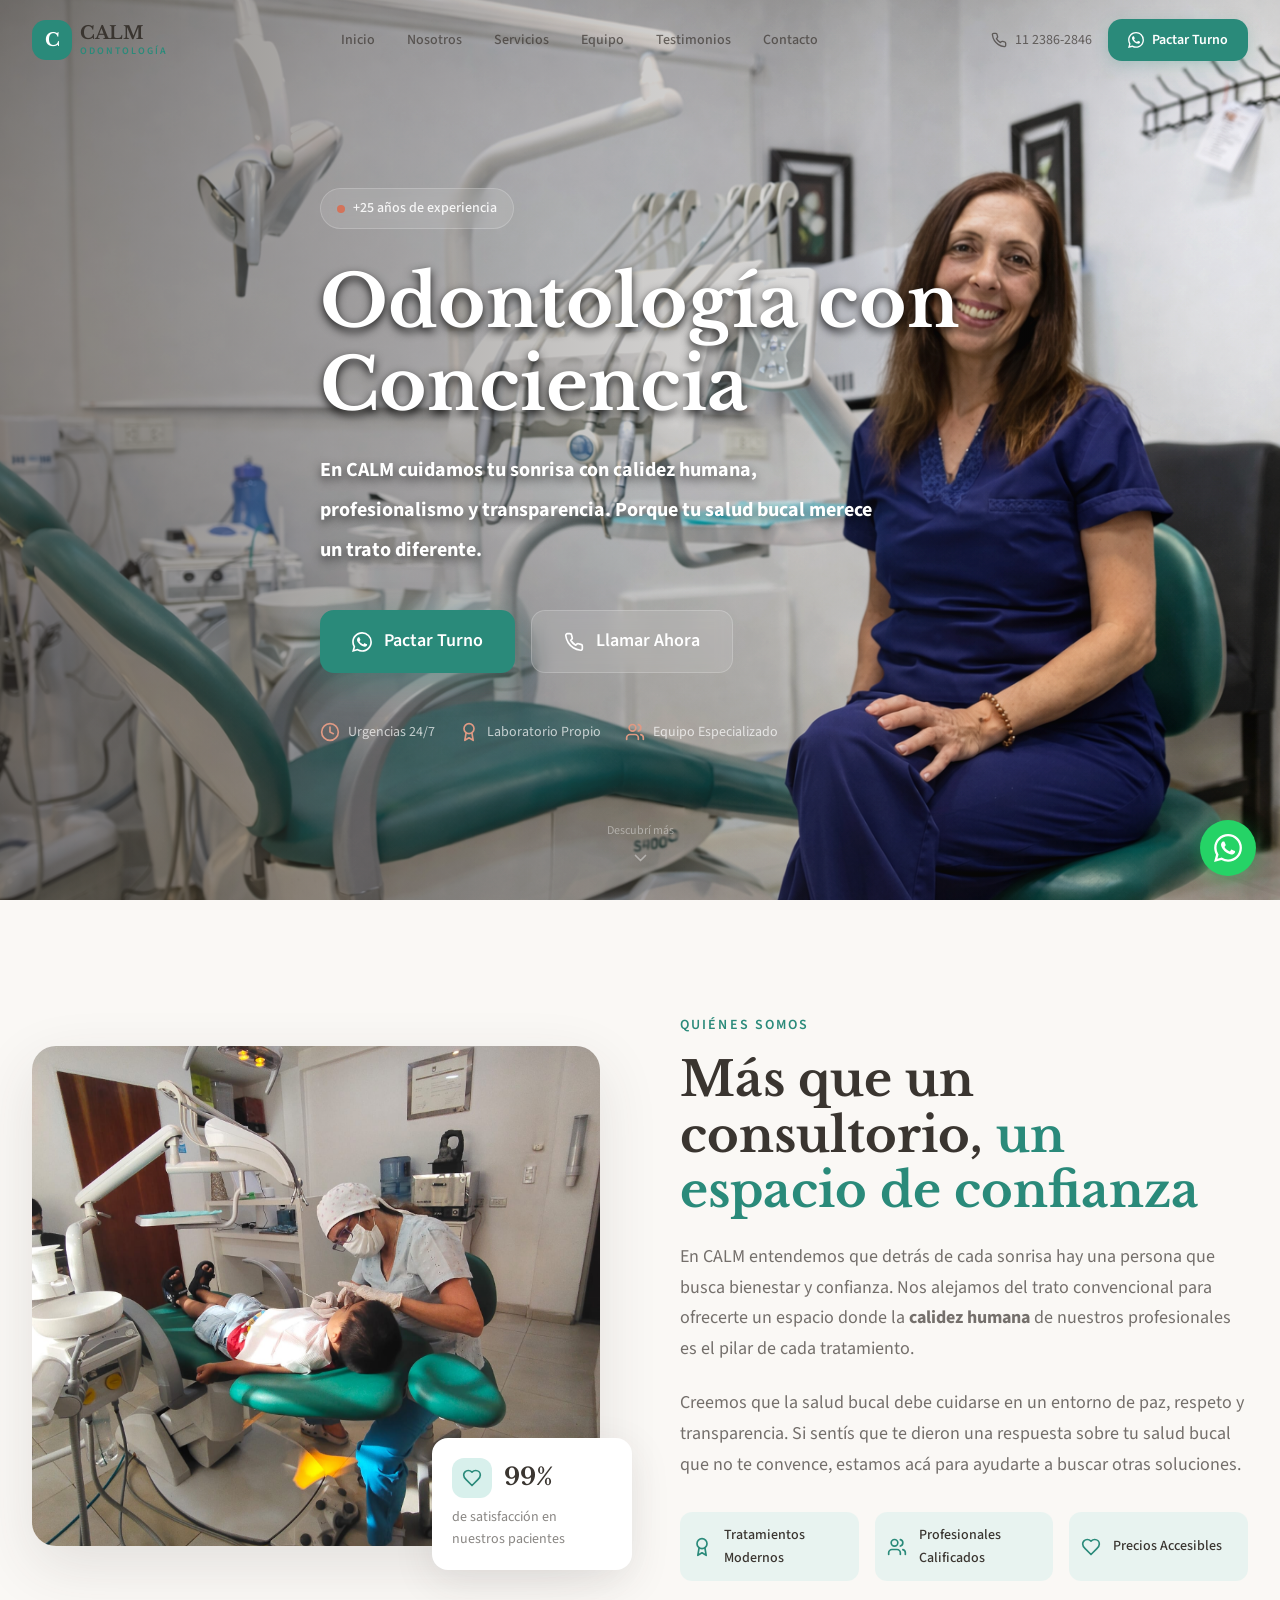
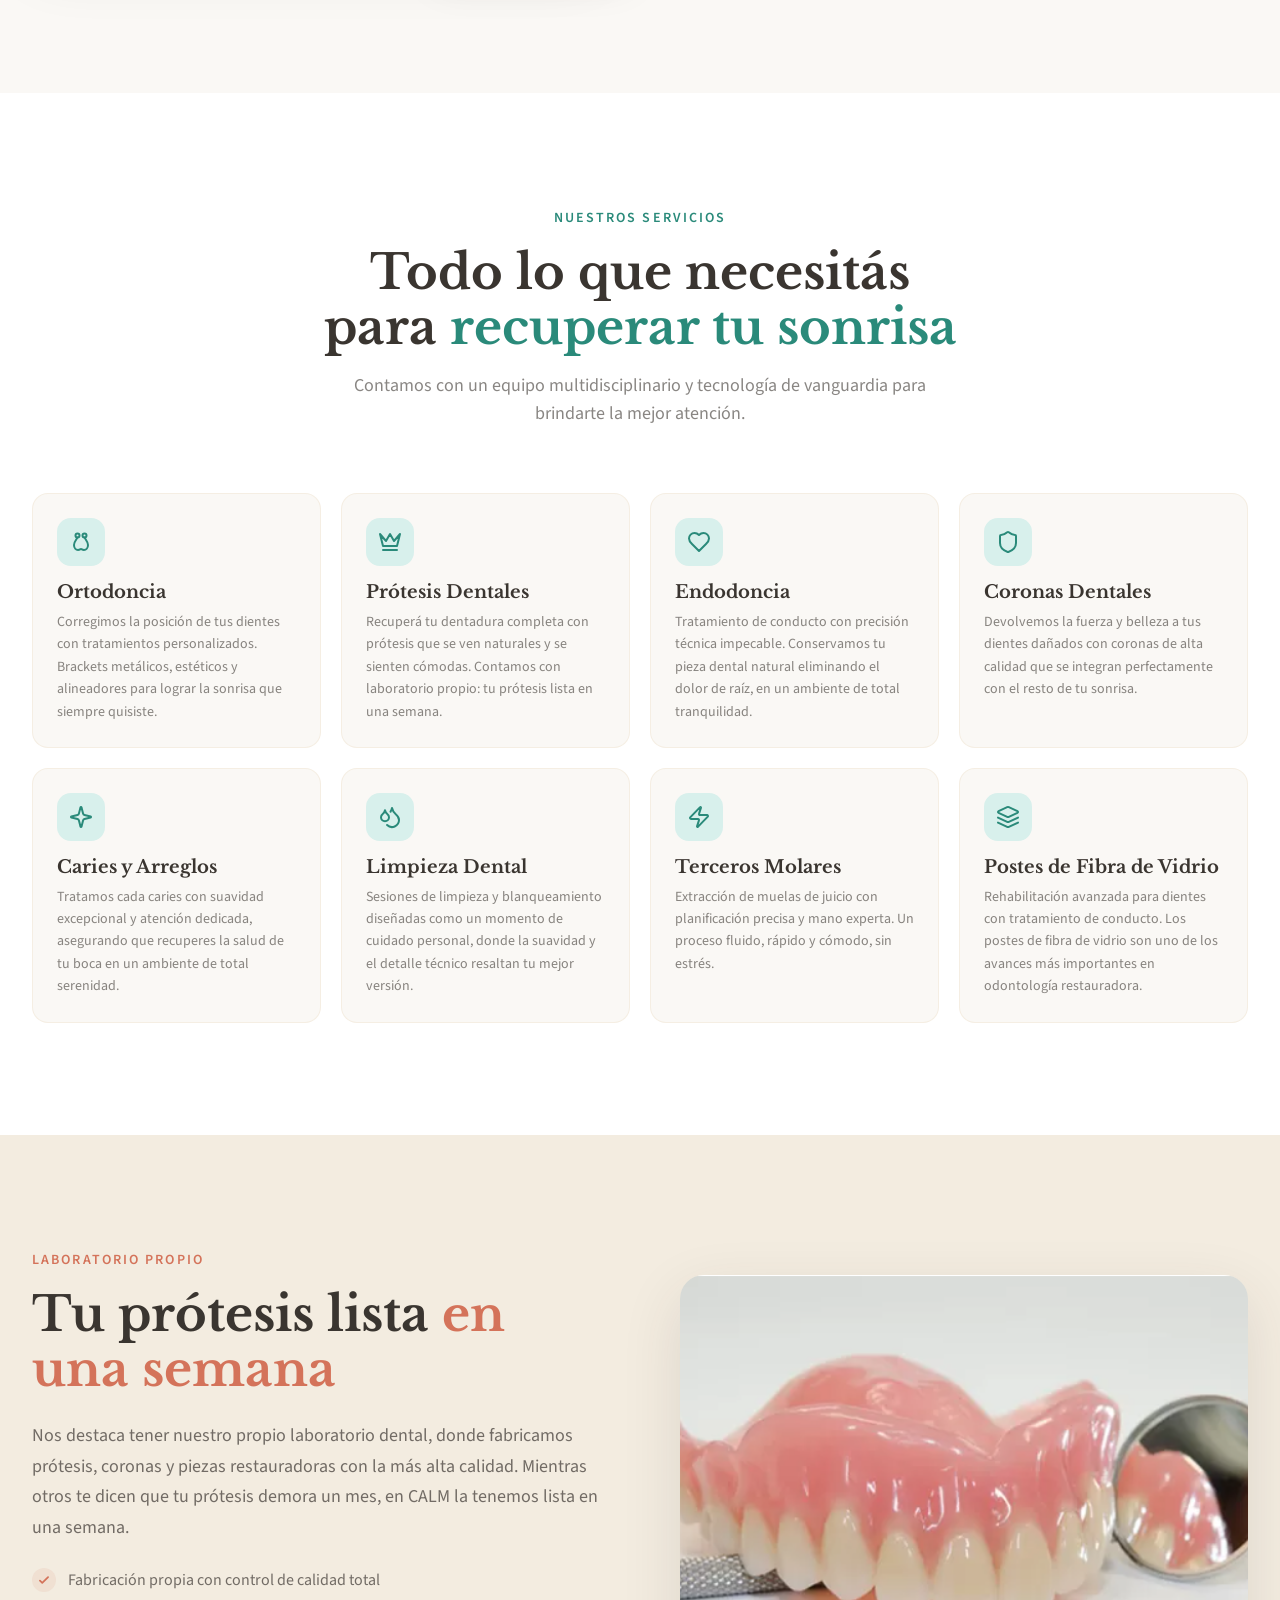
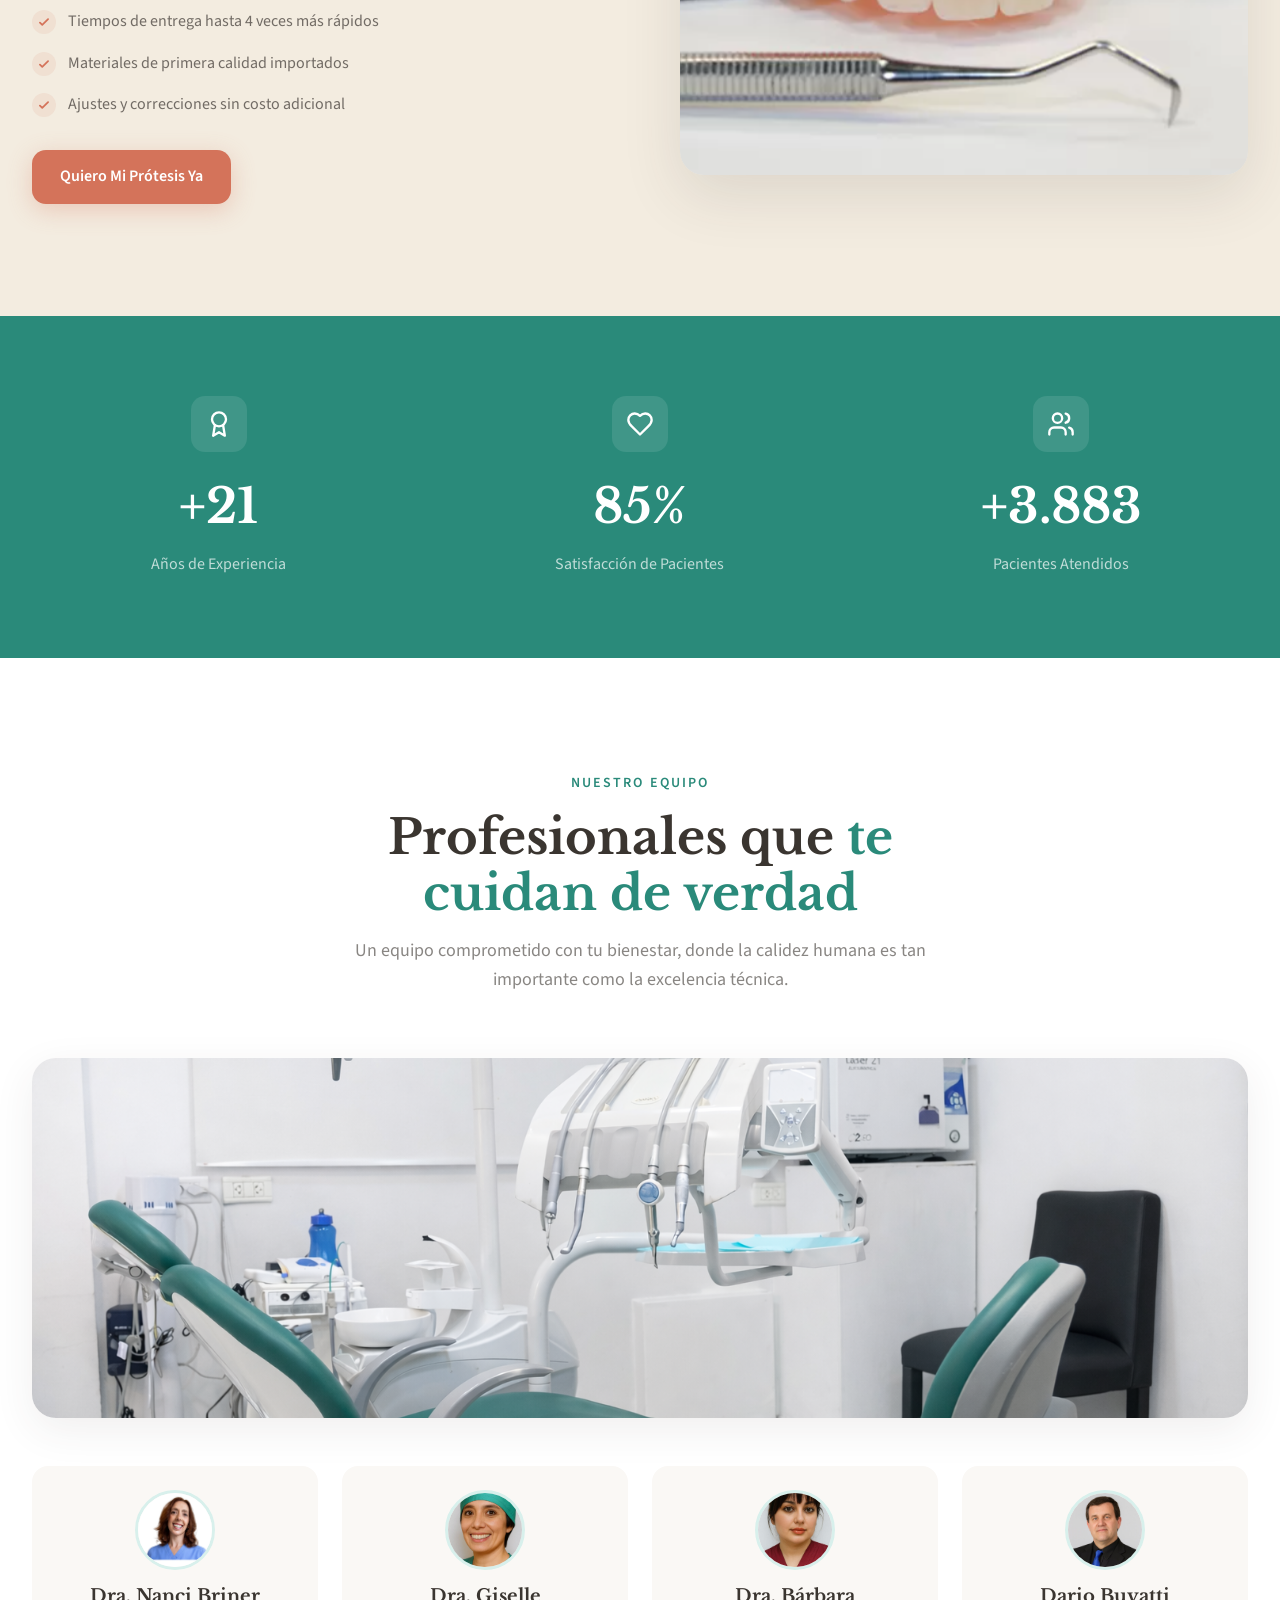
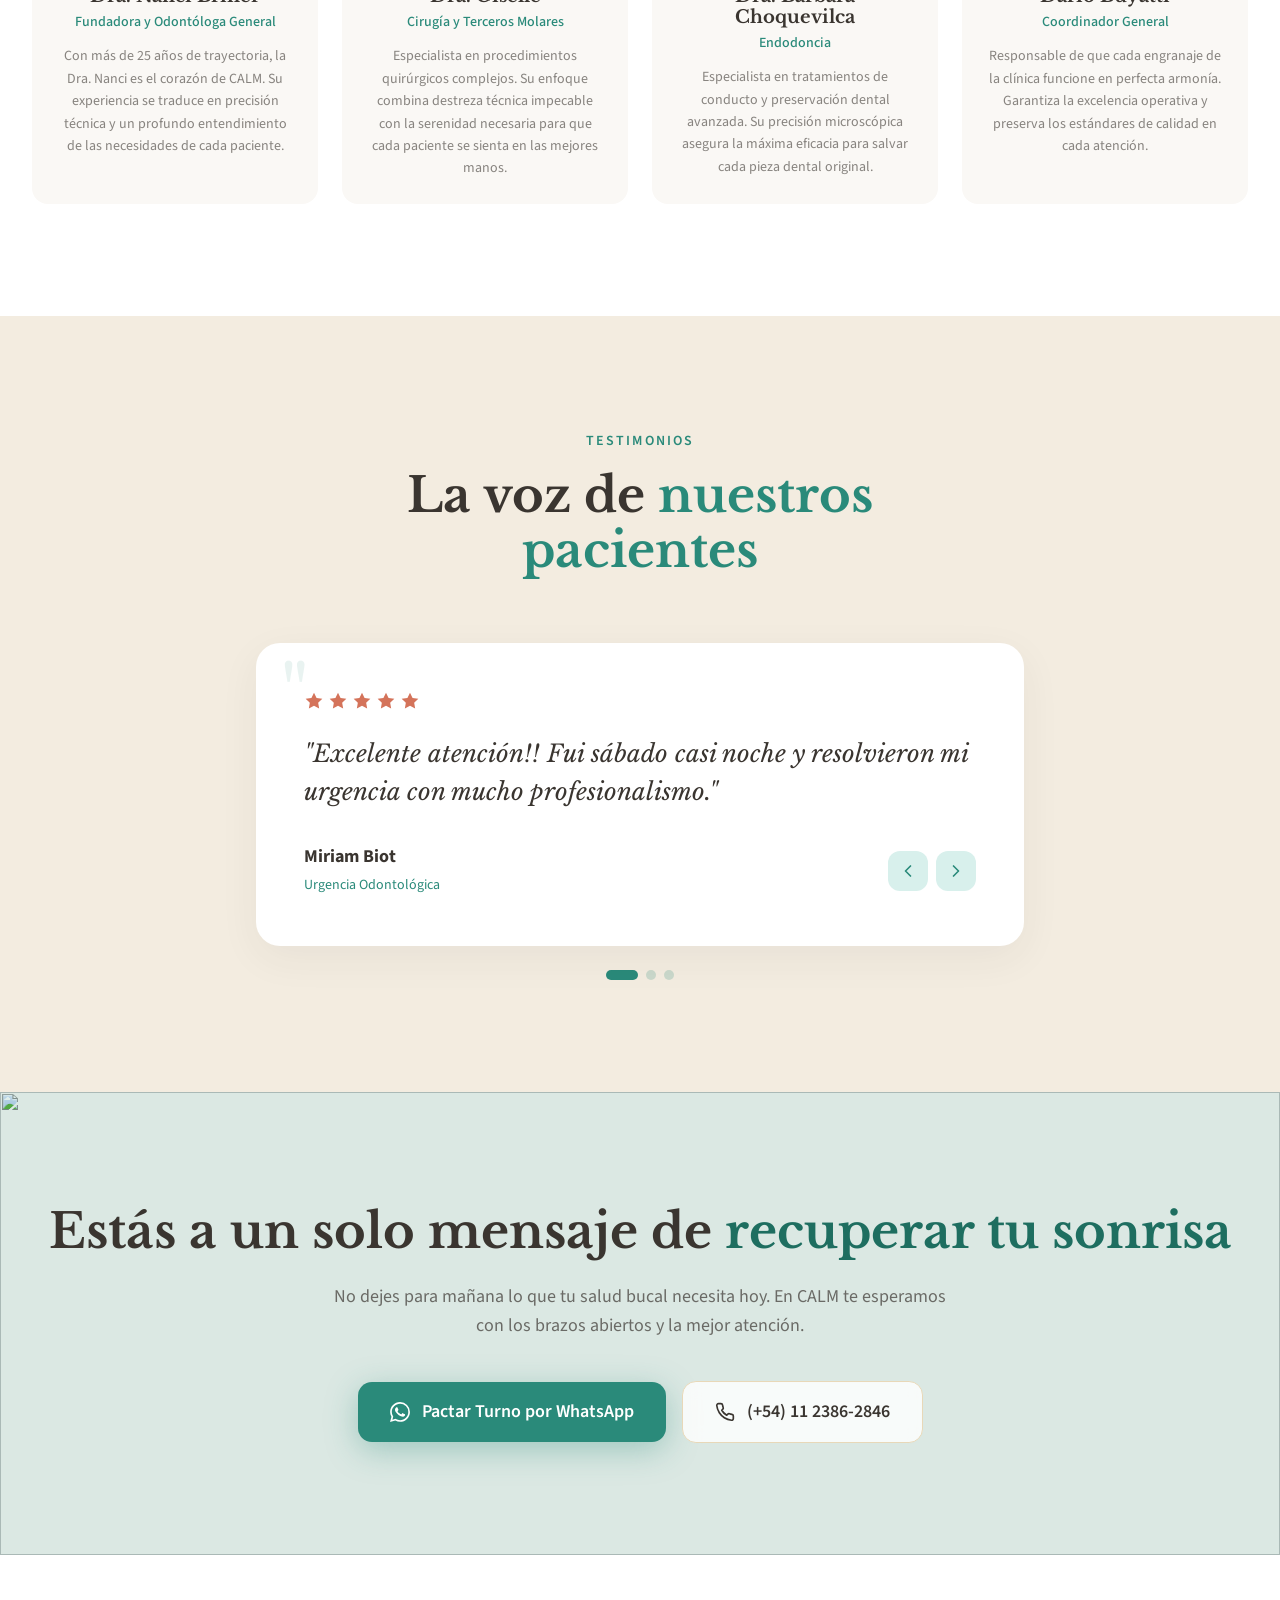
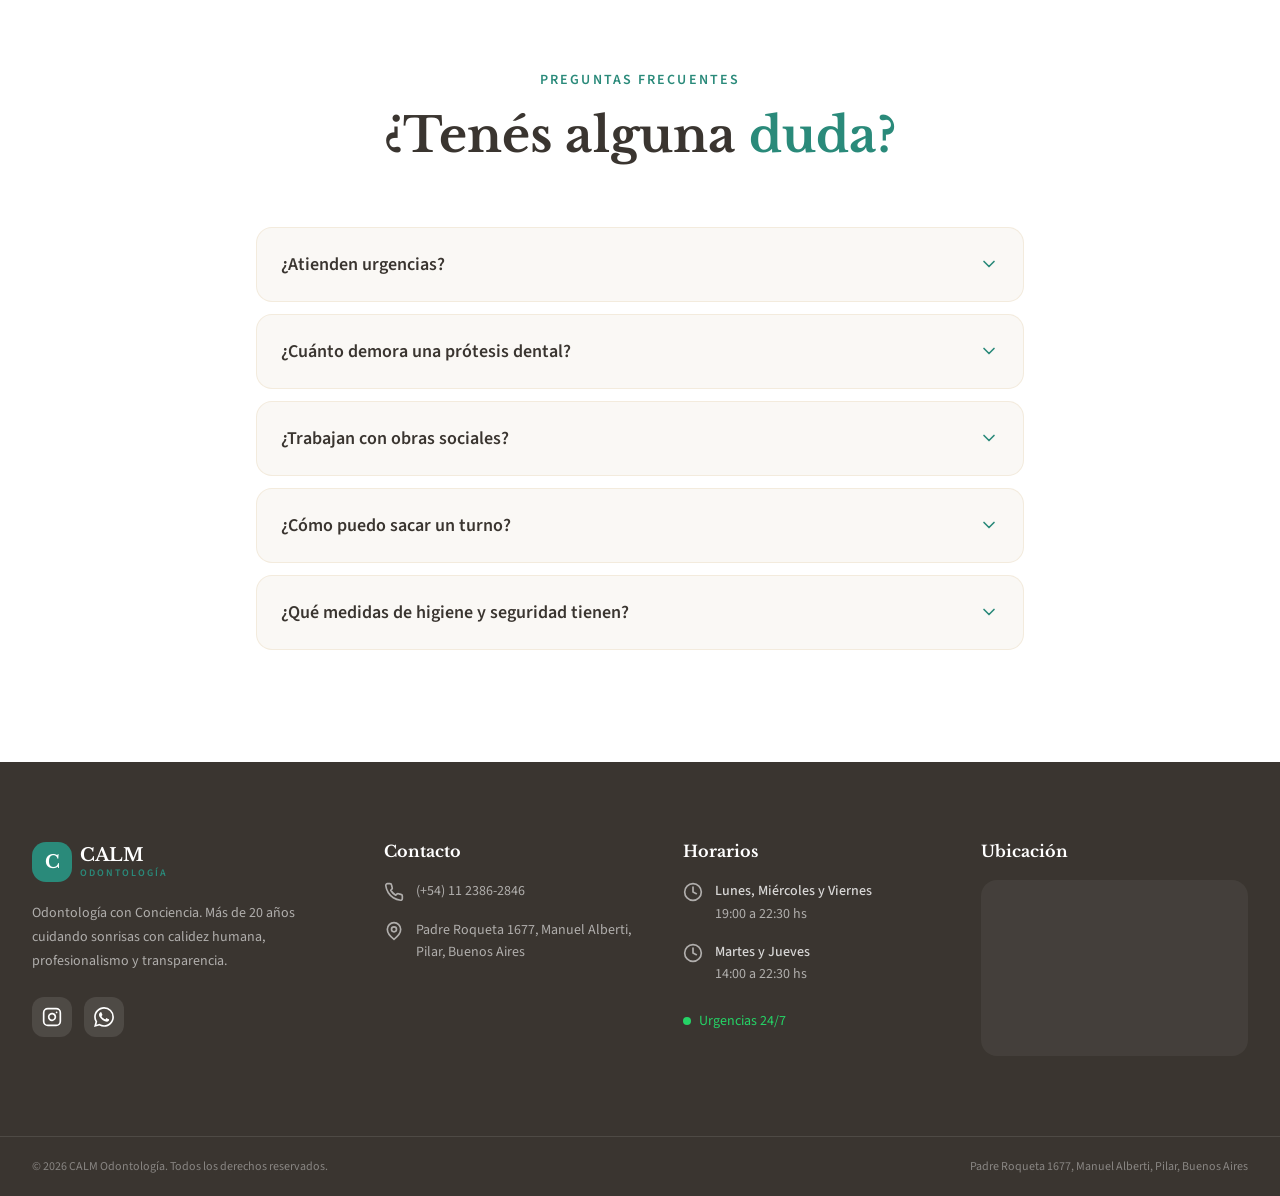
==== commit edd9d6fa: "Update index.html" ====
--- a/index.html
+++ b/index.html
@@ -51,10 +51,14 @@
         <svg width="16" height="16" viewBox="0 0 24 24" fill="currentColor"><path d="M17.472 14.382c-.297-.149-1.758-.867-2.03-.967-.273-.099-.471-.148-.67.15-.197.297-.767.966-.94 1.164-.173.199-.347.223-.644.075-.297-.15-1.255-.463-2.39-1.475-.883-.788-1.48-1.761-1.653-2.059-.173-.297-.018-.458.13-.606.134-.133.298-.347.446-.52.149-.174.198-.298.298-.497.099-.198.05-.371-.025-.52-.075-.149-.669-1.612-.916-2.207-.242-.579-.487-.5-.669-.51-.173-.008-.371-.01-.57-.01-.198 0-.52.074-.792.372-.272.297-1.04 1.016-1.04 2.479 0 1.462 1.065 2.875 1.213 3.074.149.198 2.096 3.2 5.077 4.487.709.306 1.262.489 1.694.625.712.227 1.36.195 1.871.118.571-.085 1.758-.719 2.006-1.413.248-.694.248-1.289.173-1.413-.074-.124-.272-.198-.57-.347m-5.421 7.403h-.004a9.87 9.87 0 01-5.031-1.378l-.361-.214-3.741.982.998-3.648-.235-.374a9.86 9.86 0 01-1.51-5.26c.001-5.45 4.436-9.884 9.888-9.884 2.64 0 5.122 1.03 6.988 2.898a9.825 9.825 0 012.893 6.994c-.003 5.45-4.437 9.884-9.885 9.884m8.413-18.297A11.815 11.815 0 0012.05 0C5.495 0 .16 5.335.157 11.892c0 2.096.547 4.142 1.588 5.945L.057 24l6.305-1.654a11.882 11.882 0 005.683 1.448h.005c6.554 0 11.89-5.335 11.893-11.893a11.821 11.821 0 00-3.48-8.413z"/></svg>
         Pactar Turno
       </a>
+
+      <!--
       <a href="#" target="_blank" rel="noopener noreferrer" class="btn-cta">
         <svg width="16" height="16" viewBox="0 0 24 24" fill="currentColor"><path d="M17.472 14.382c-.297-.149-1.758-.867-2.03-.967-.273-.099-.471-.148-.67.15-.197.297-.767.966-.94 1.164-.173.199-.347.223-.644.075-.297-.15-1.255-.463-2.39-1.475-.883-.788-1.48-1.761-1.653-2.059-.173-.297-.018-.458.13-.606.134-.133.298-.347.446-.52.149-.174.198-.298.298-.497.099-.198.05-.371-.025-.52-.075-.149-.669-1.612-.916-2.207-.242-.579-.487-.5-.669-.51-.173-.008-.371-.01-.57-.01-.198 0-.52.074-.792.372-.272.297-1.04 1.016-1.04 2.479 0 1.462 1.065 2.875 1.213 3.074.149.198 2.096 3.2 5.077 4.487.709.306 1.262.489 1.694.625.712.227 1.36.195 1.871.118.571-.085 1.758-.719 2.006-1.413.248-.694.248-1.289.173-1.413-.074-.124-.272-.198-.57-.347m-5.421 7.403h-.004a9.87 9.87 0 01-5.031-1.378l-.361-.214-3.741.982.998-3.648-.235-.374a9.86 9.86 0 01-1.51-5.26c.001-5.45 4.436-9.884 9.888-9.884 2.64 0 5.122 1.03 6.988 2.898a9.825 9.825 0 012.893 6.994c-.003 5.45-4.437 9.884-9.885 9.884m8.413-18.297A11.815 11.815 0 0012.05 0C5.495 0 .16 5.335.157 11.892c0 2.096.547 4.142 1.588 5.945L.057 24l6.305-1.654a11.882 11.882 0 005.683 1.448h.005c6.554 0 11.89-5.335 11.893-11.893a11.821 11.821 0 00-3.48-8.413z"/></svg>
         Agendar Turno
       </a>
+
+      -->
     </div>
 
     <button class="nav-toggle" aria-label="Abrir menú">
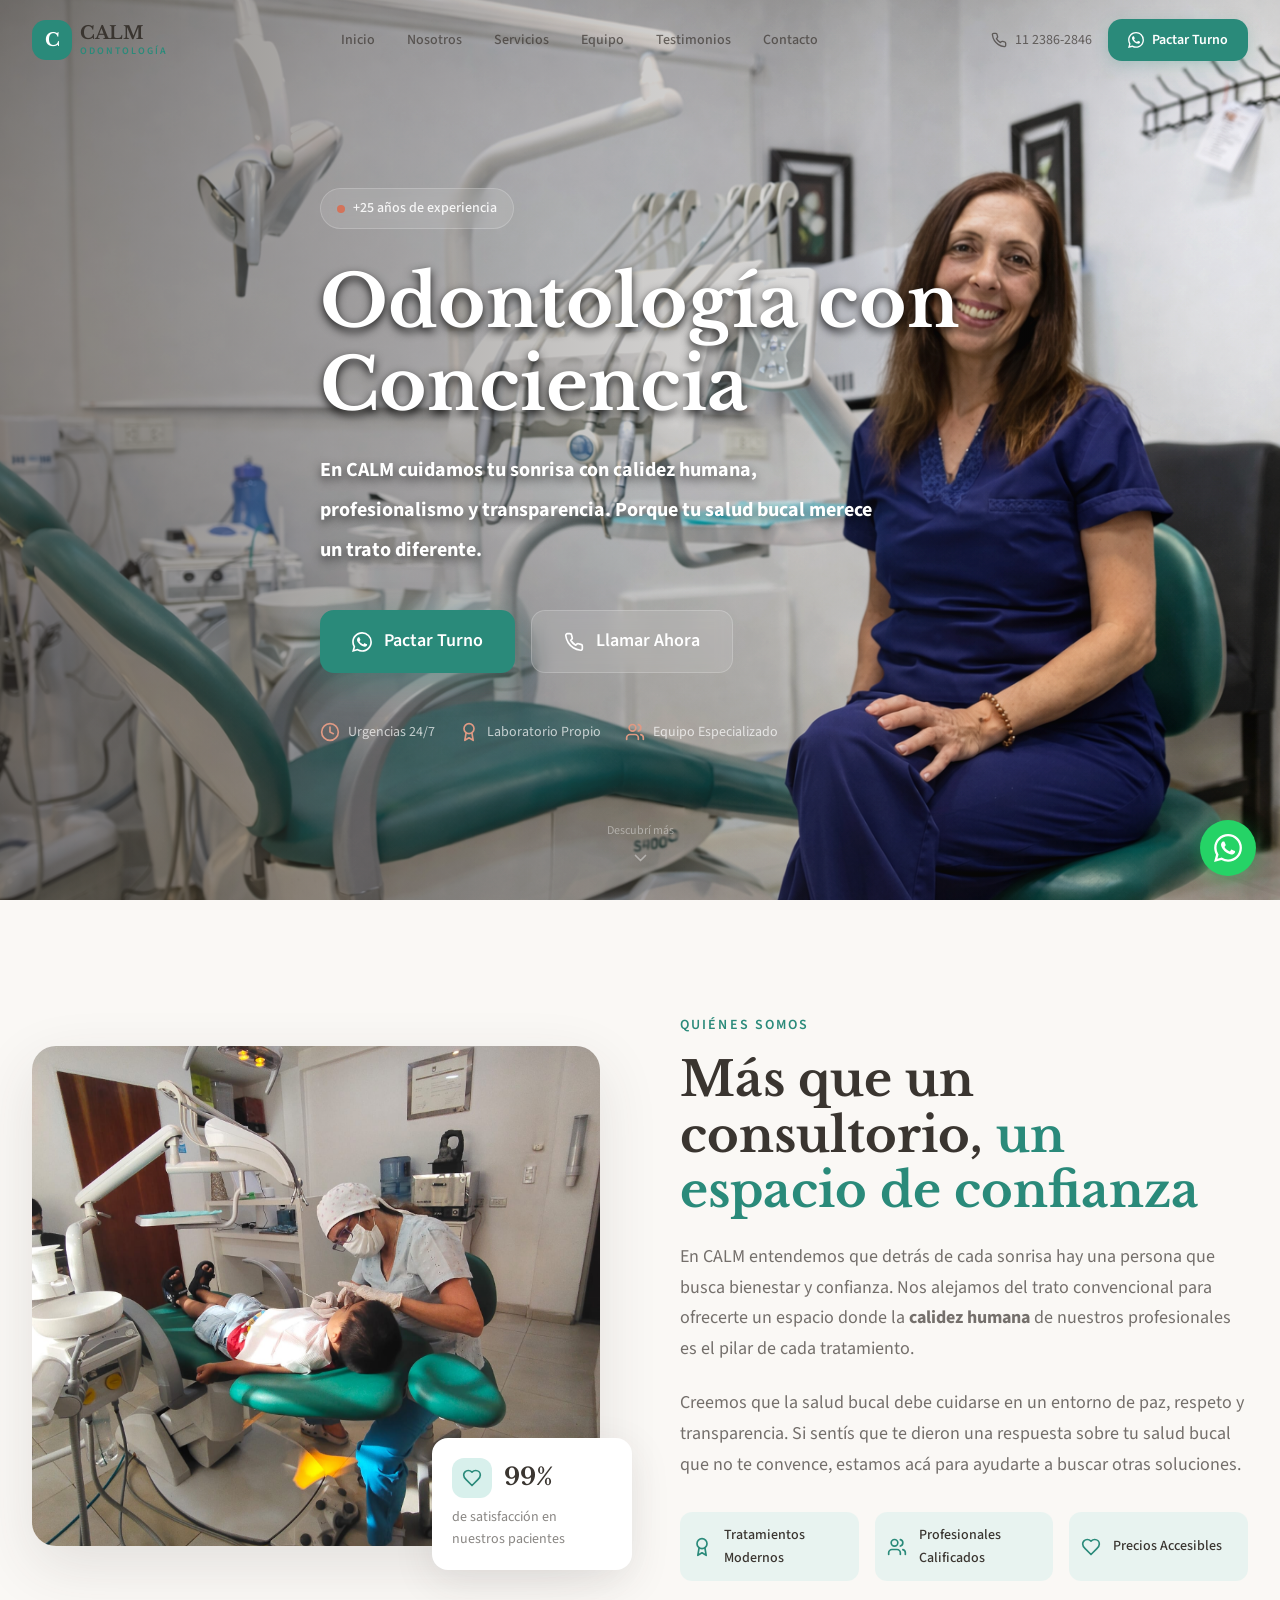
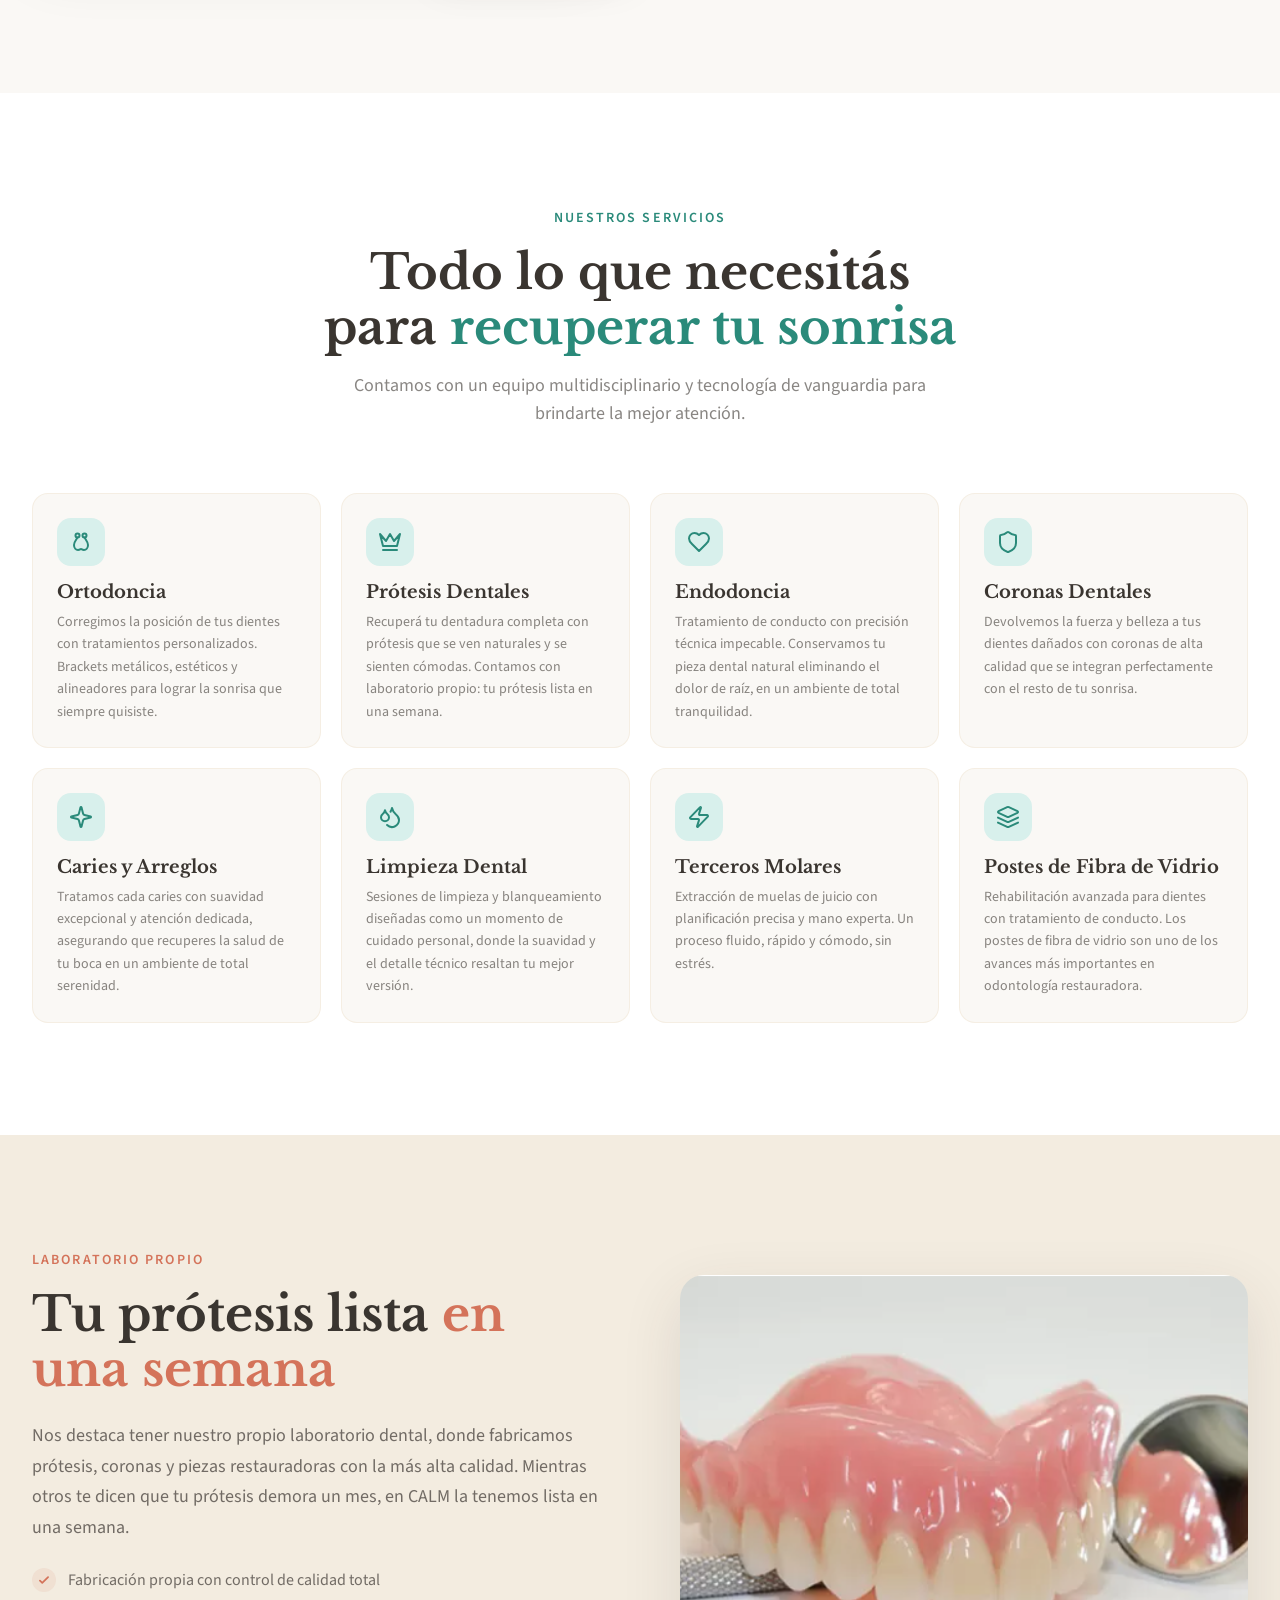
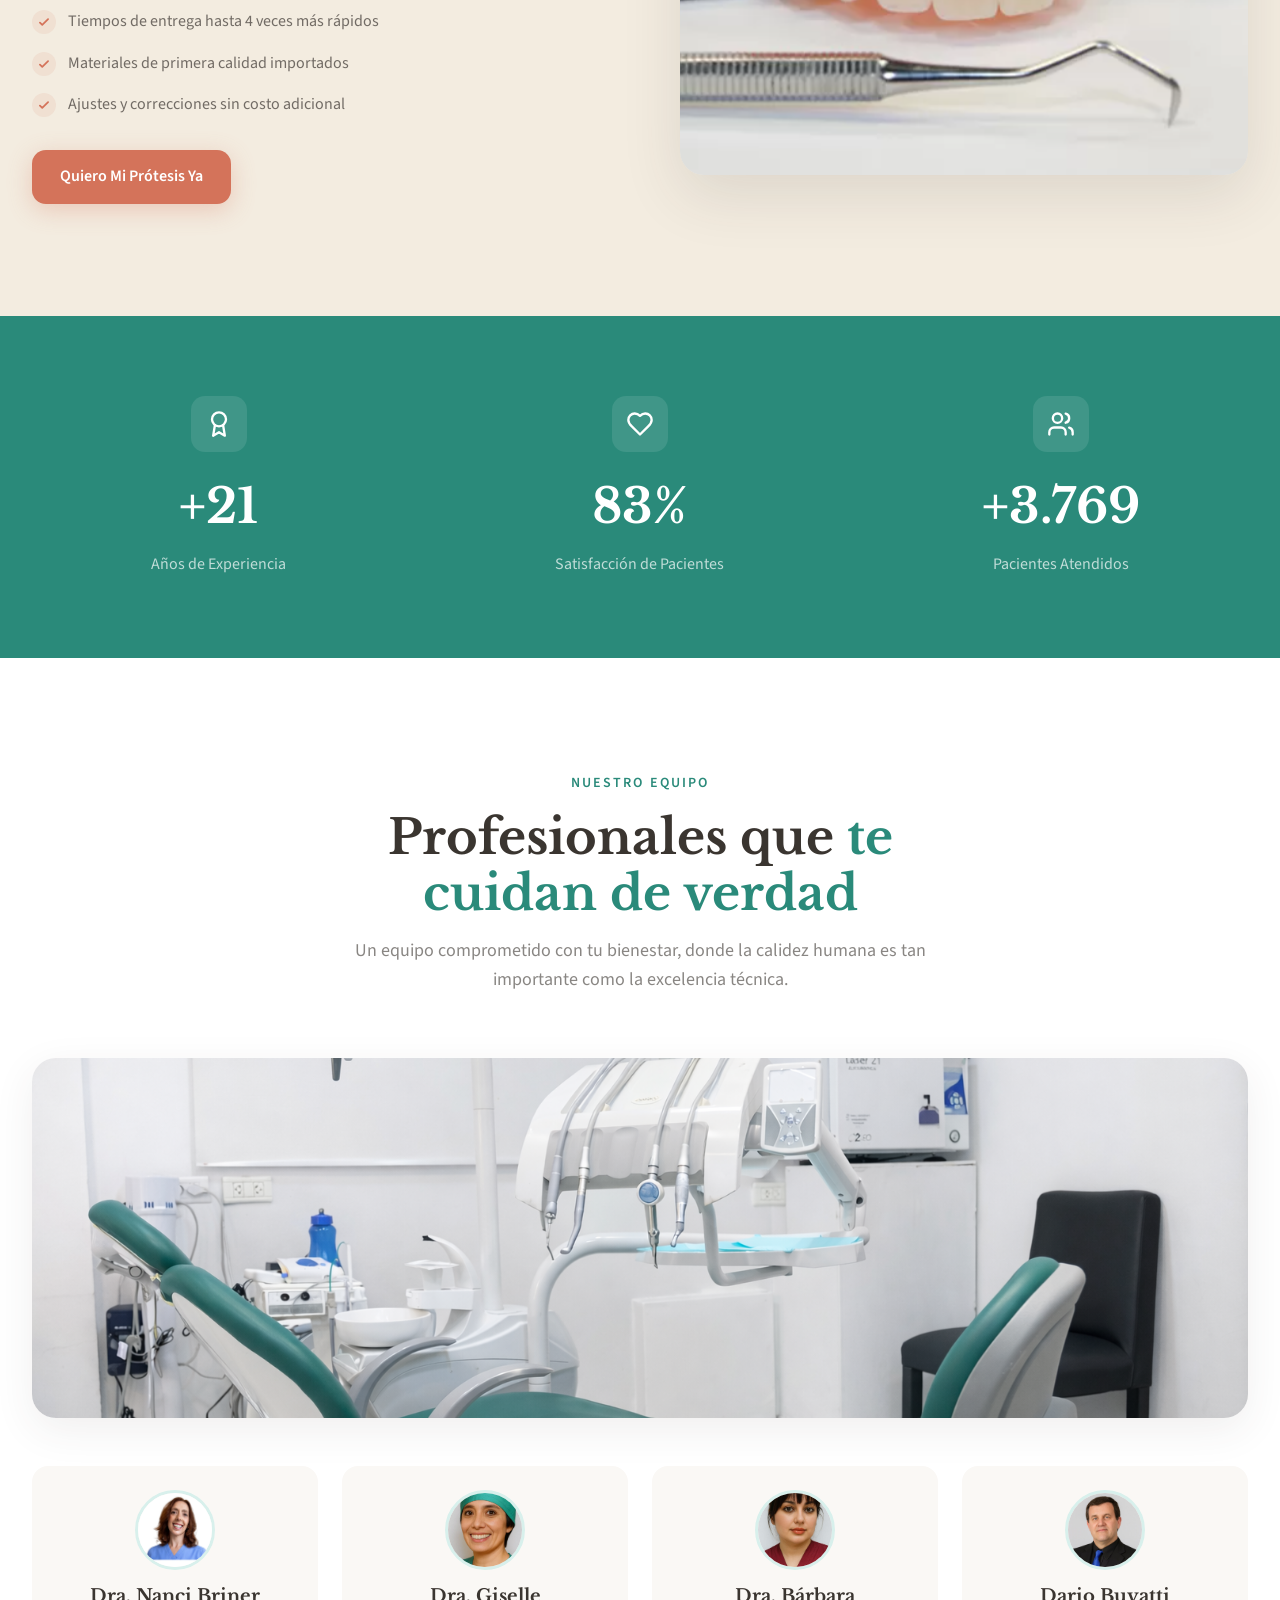
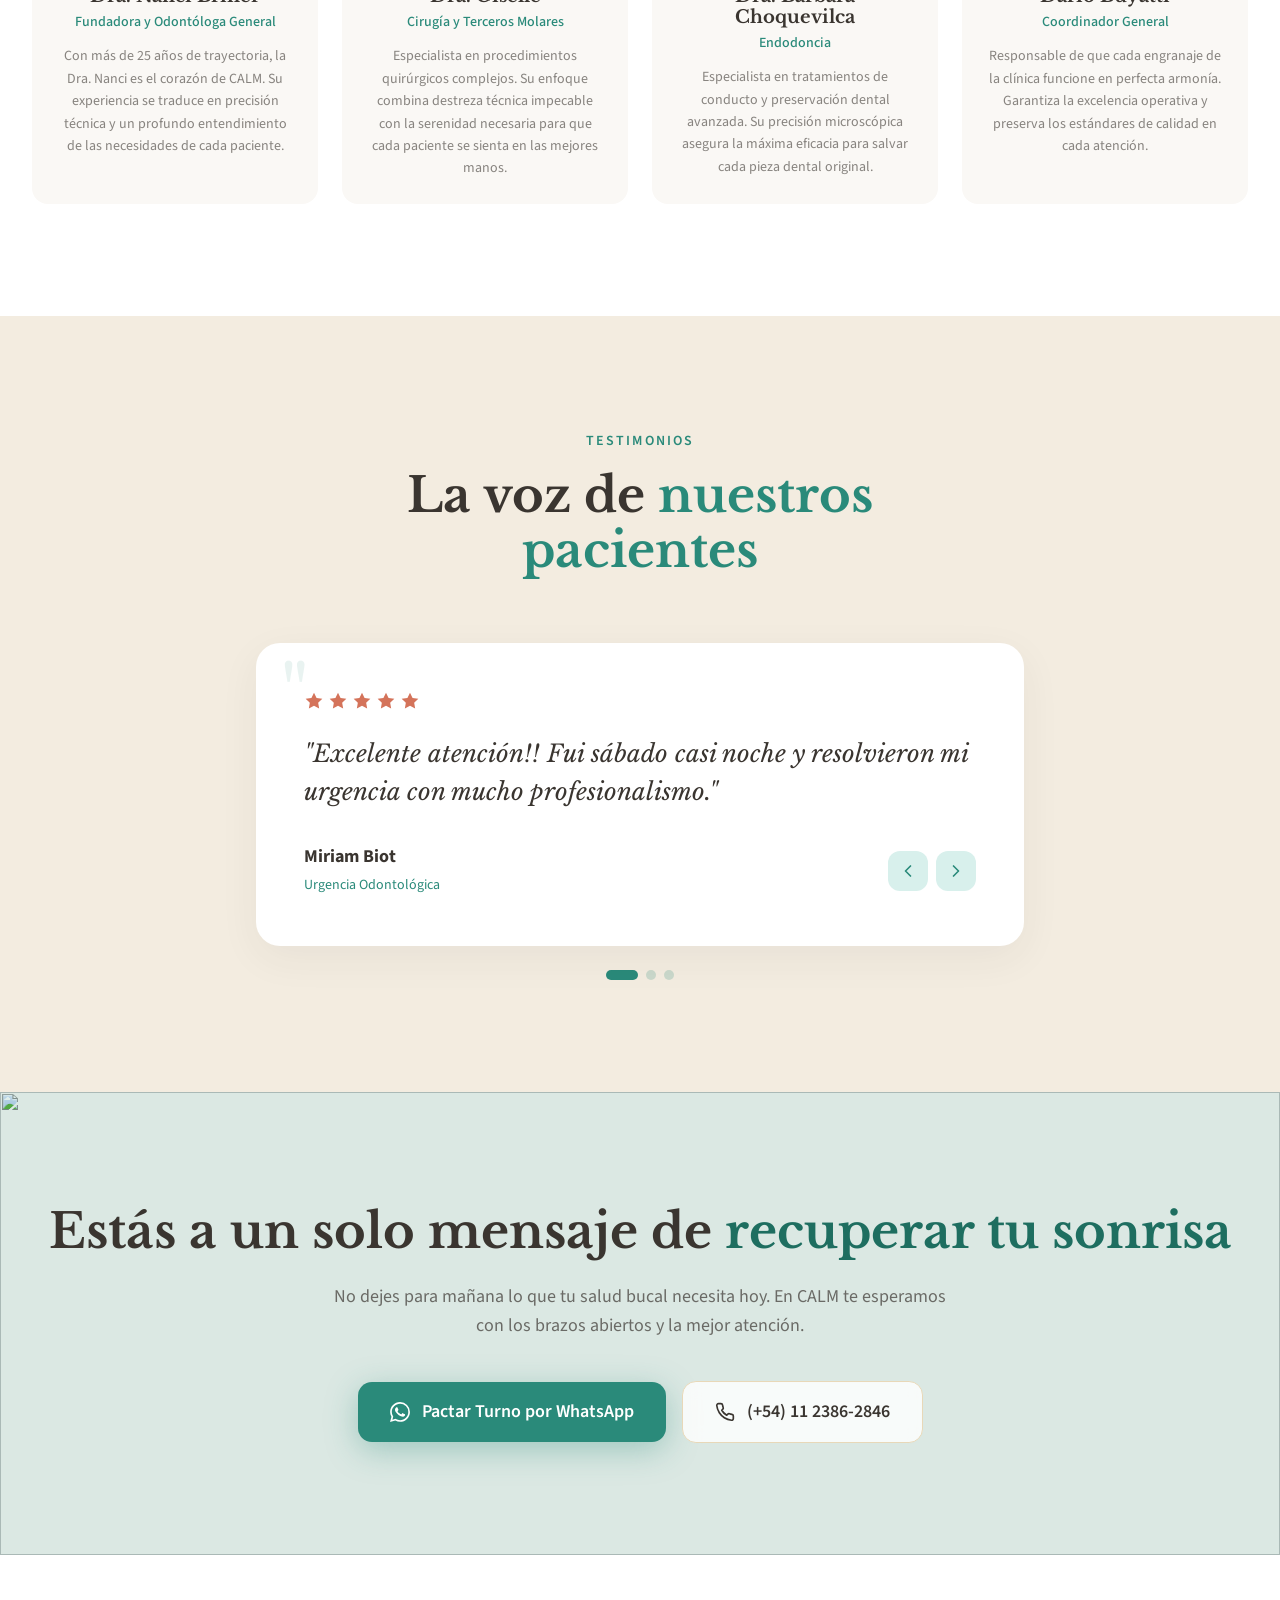
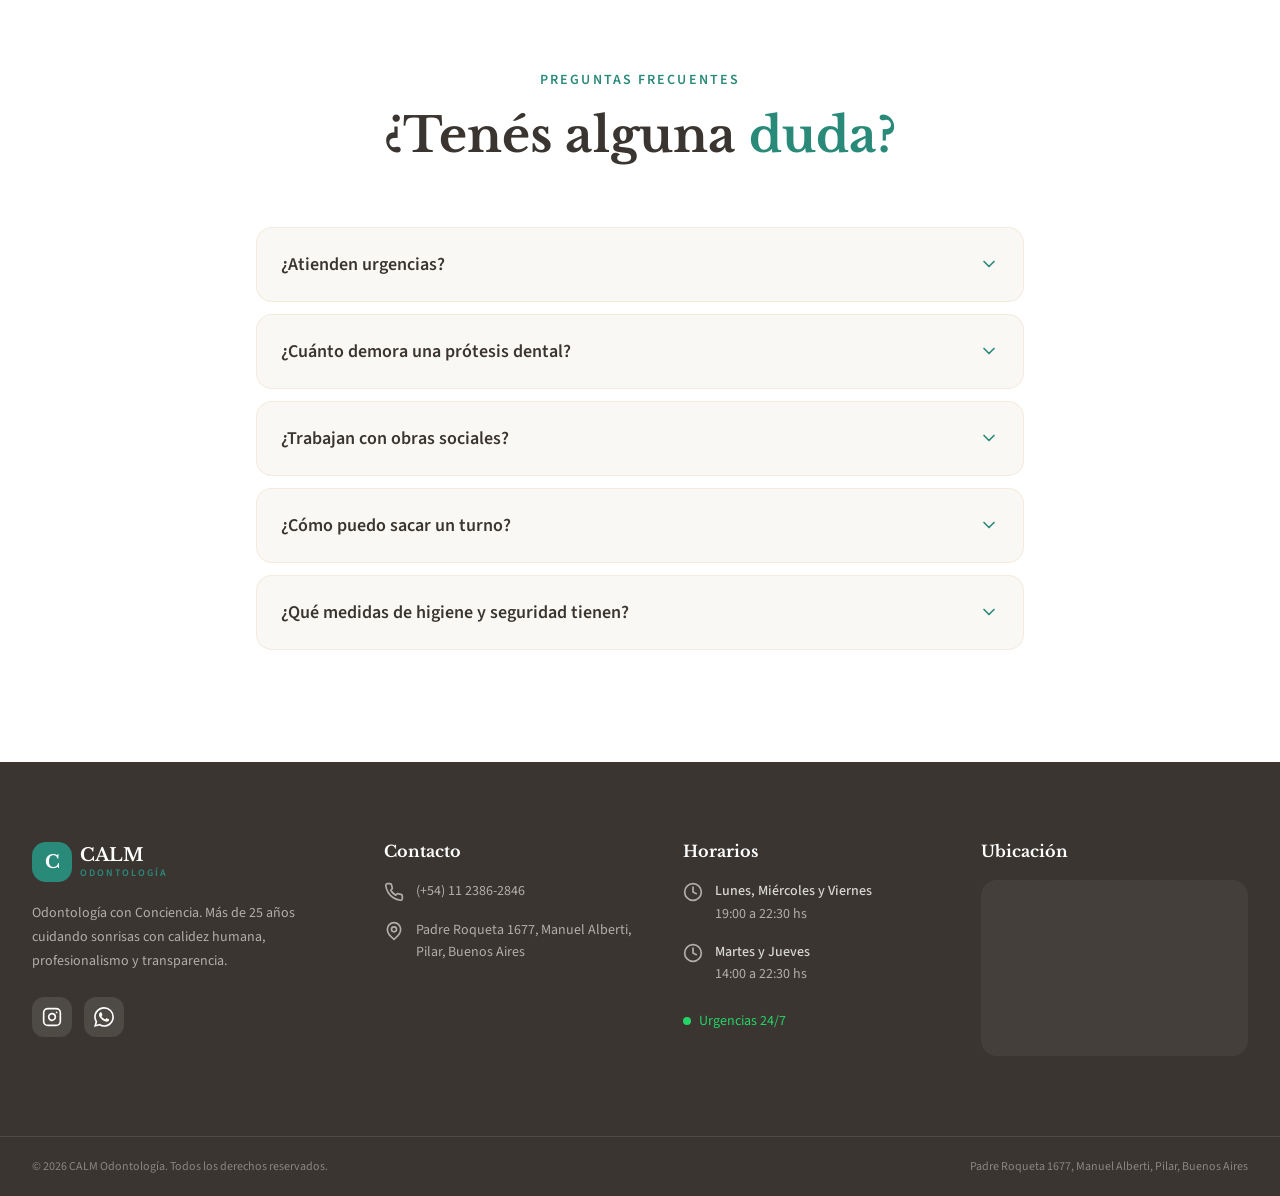
==== commit b2946e6a: "Update index.html" ====
--- a/index.html
+++ b/index.html
@@ -506,7 +506,7 @@
               <span>Odontología</span>
             </div>
           </div>
-          <p>Odontología con Conciencia. Más de 20 años cuidando sonrisas con calidez humana, profesionalismo y transparencia.</p>
+          <p>Odontología con Conciencia. Más de 25 años cuidando sonrisas con calidez humana, profesionalismo y transparencia.</p>
           <div class="footer-socials">
             <a href="https://www.instagram.com/calm.odontologia/" target="_blank" rel="noopener noreferrer" class="footer-social" aria-label="Instagram">
               <svg xmlns="http://www.w3.org/2000/svg" width="20" height="20" viewBox="0 0 24 24" fill="none" stroke="currentColor" stroke-width="2" stroke-linecap="round" stroke-linejoin="round"><rect width="20" height="20" x="2" y="2" rx="5" ry="5"/><path d="M16 11.37A4 4 0 1 1 12.63 8 4 4 0 0 1 16 11.37z"/><line x1="17.5" x2="17.51" y1="6.5" y2="6.5"/></svg>
